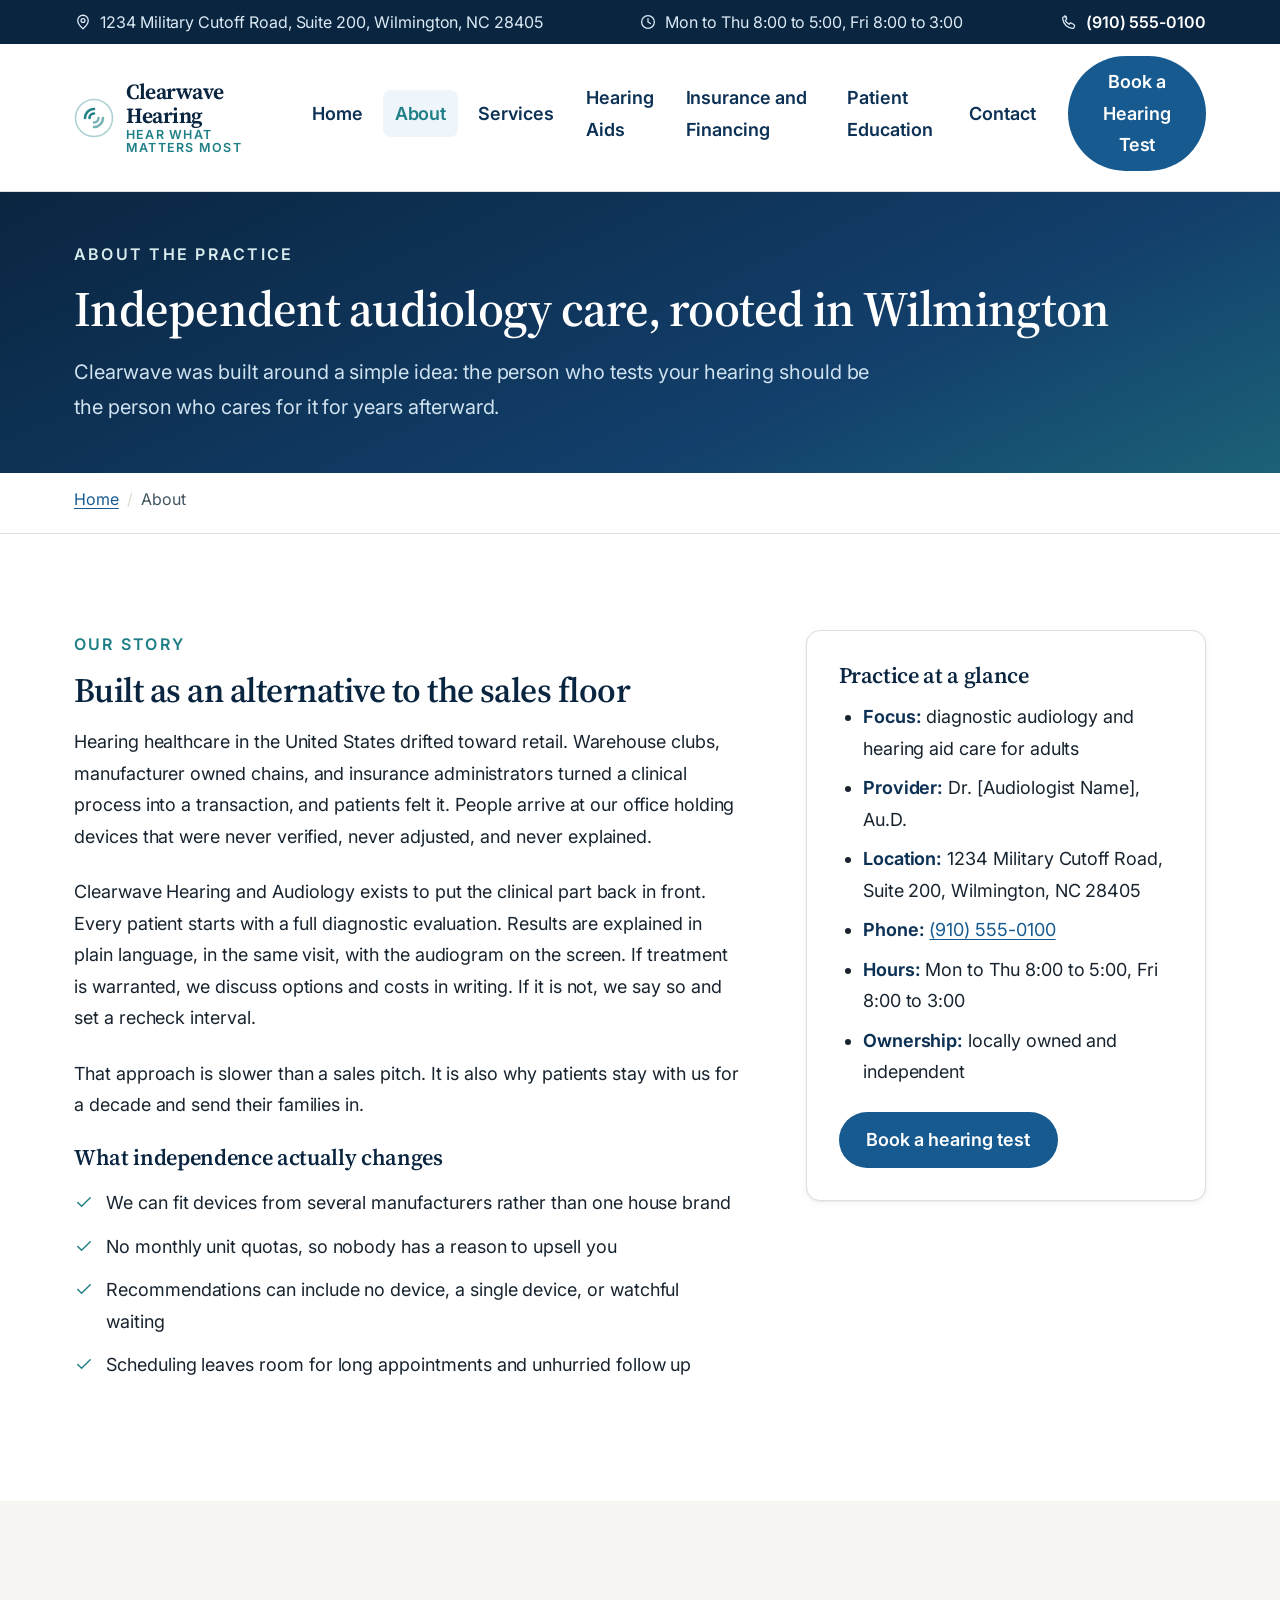
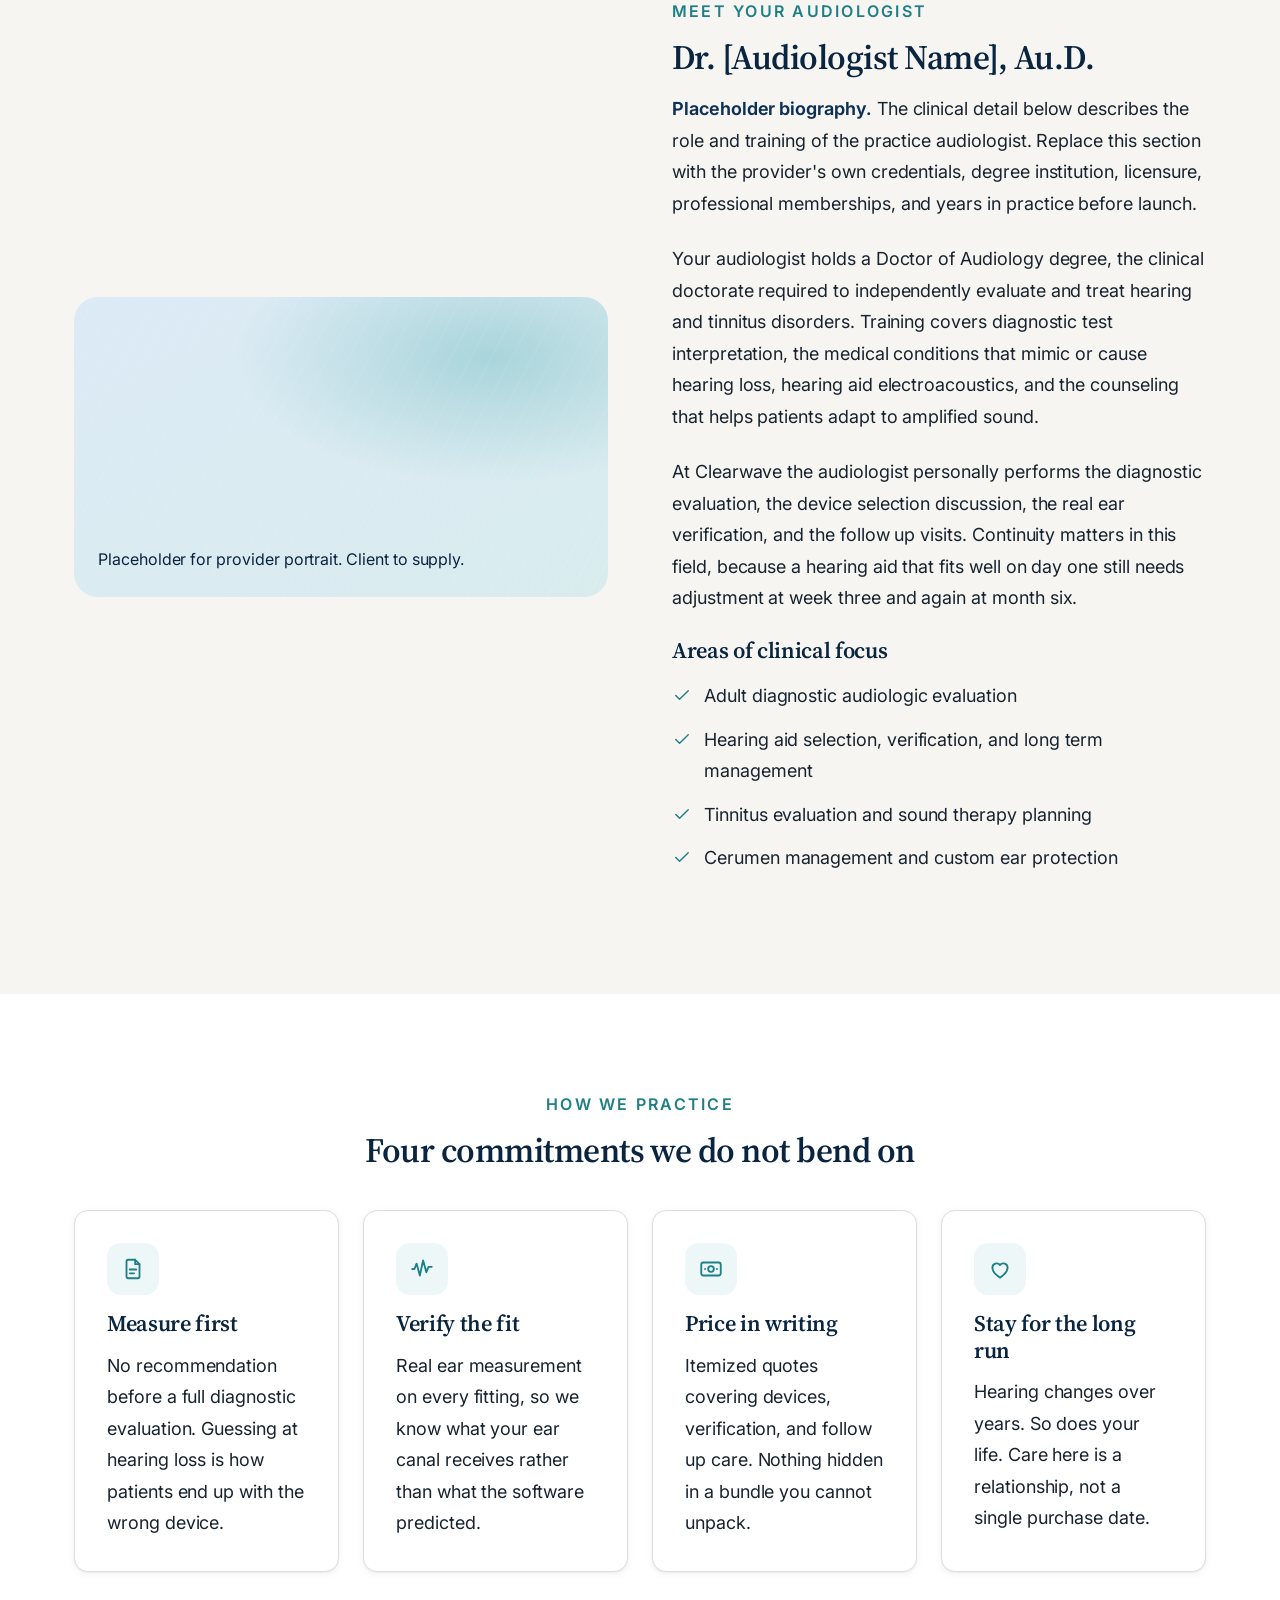
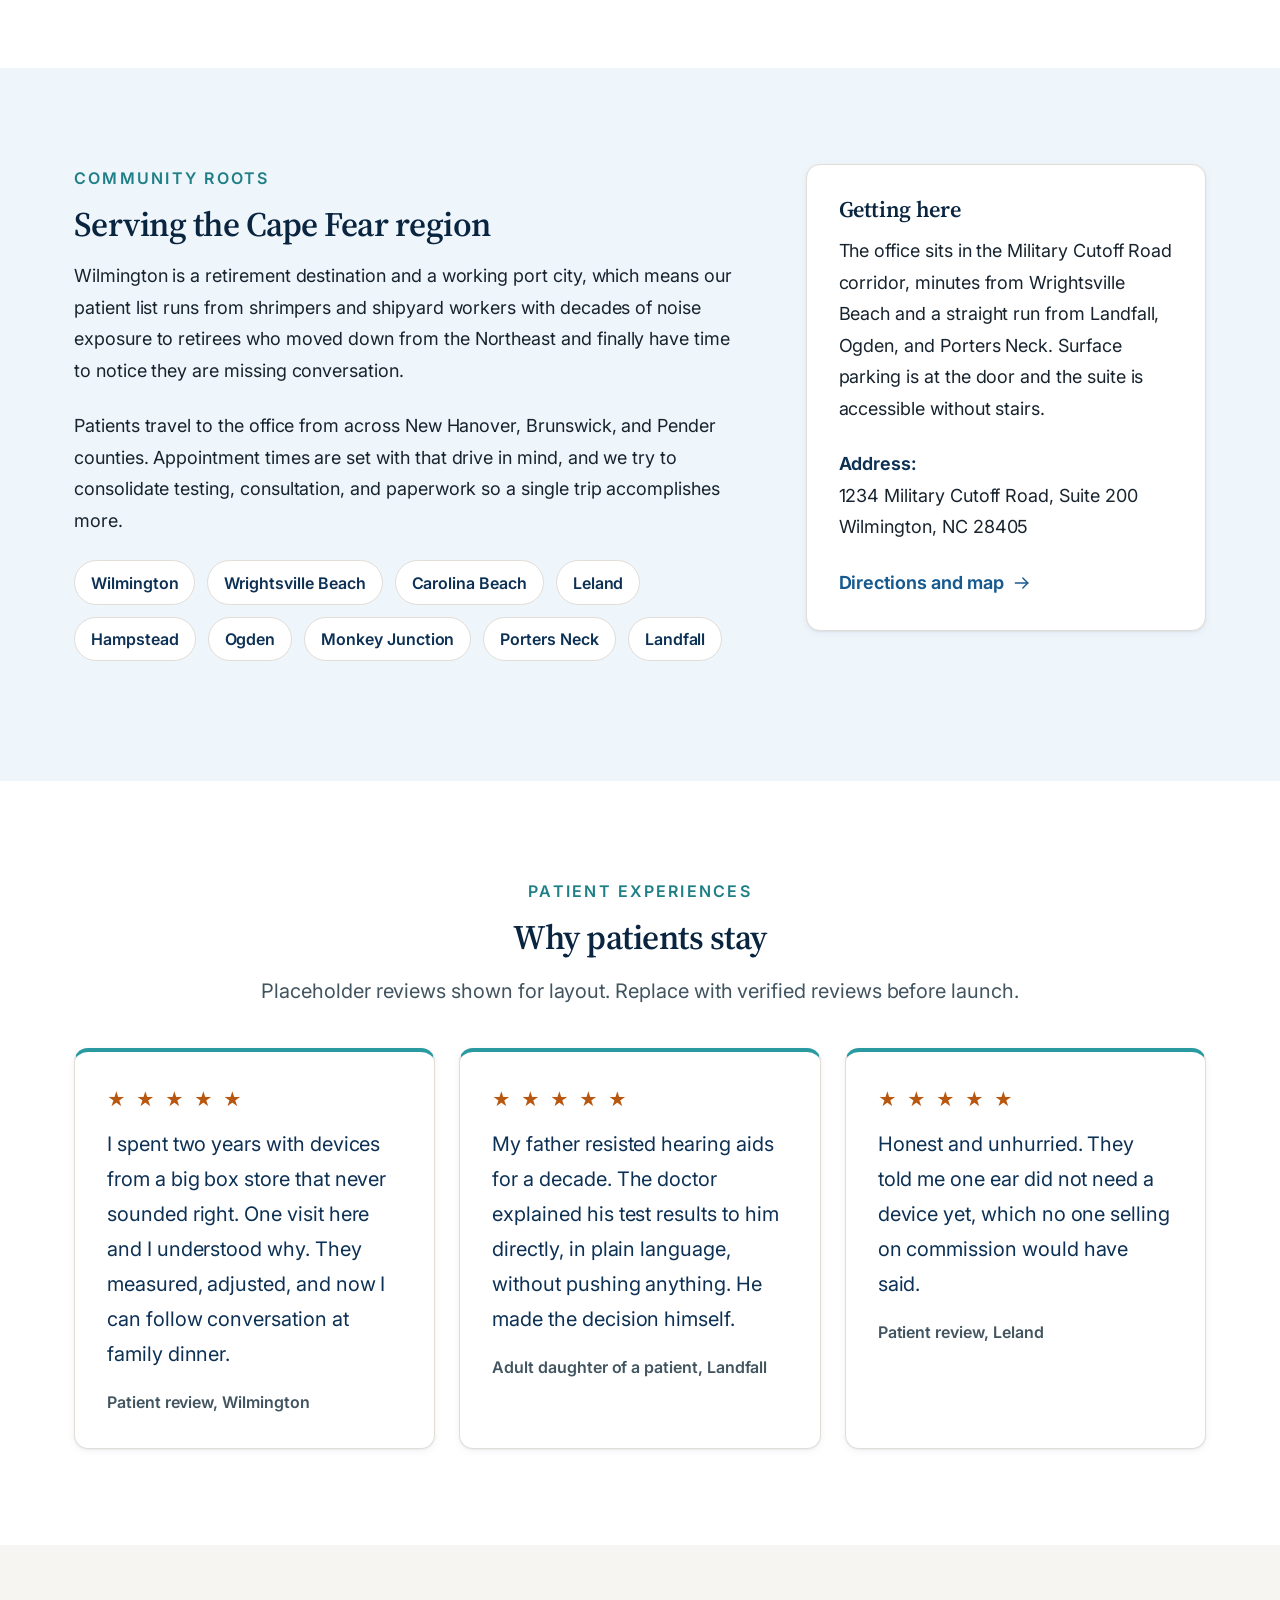
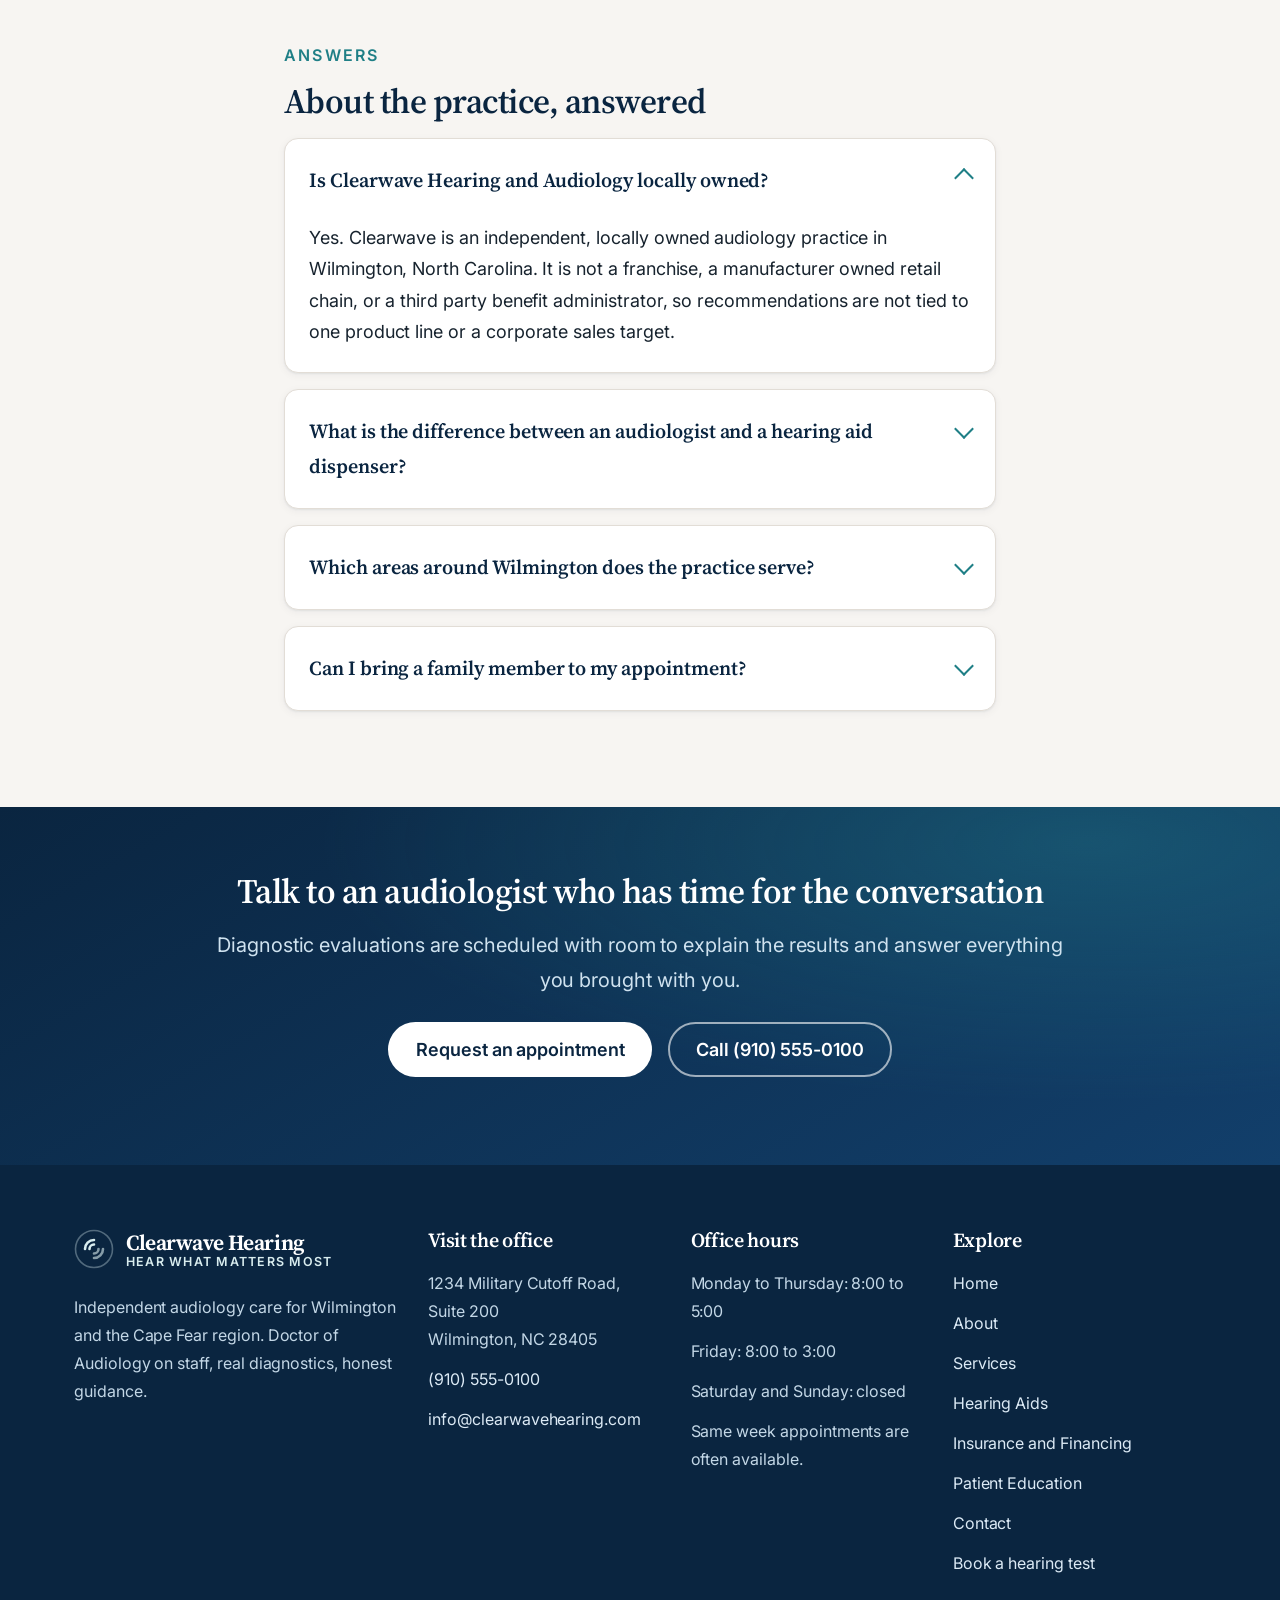
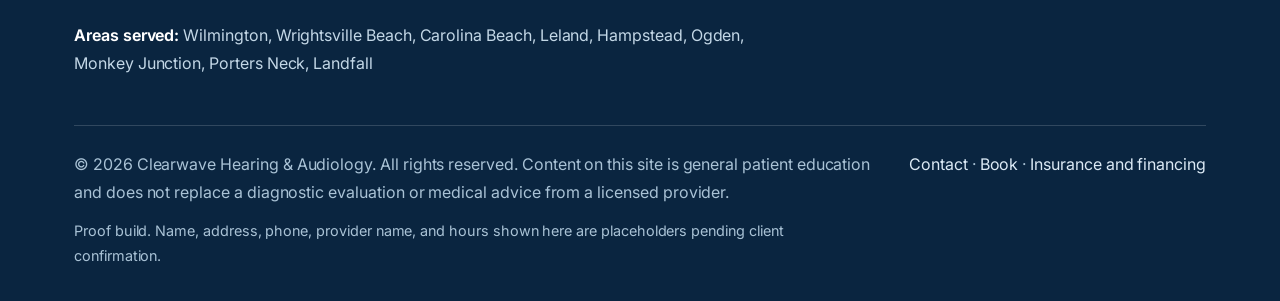
==== about.html @ c42bd27c "Initial Clearwave Hearing & Audiology proof: 8 pages, full JSON-LD schema, WCAG AA, mobile-first" ====
<!DOCTYPE html>
<html lang="en">
<head>
  <meta charset="utf-8">
  <meta name="viewport" content="width=device-width, initial-scale=1">
  <title>About Our Wilmington Audiology Practice | Clearwave Hearing &amp; Audiology</title>
  <meta name="description" content="Clearwave Hearing and Audiology is an independent Wilmington, NC practice led by a Doctor of Audiology. Real diagnostics, honest guidance, and long term hearing care.">
  <link rel="canonical" href="https://kinggavint.github.io/clearwave-hearing-proof/about.html">
  <meta name="robots" content="index, follow, max-snippet:-1, max-image-preview:large">
  <meta name="geo.region" content="US-NC">
  <meta name="geo.placename" content="Wilmington, North Carolina">
  <meta property="og:type" content="website">
  <meta property="og:site_name" content="Clearwave Hearing &amp; Audiology">
  <meta property="og:title" content="About Our Wilmington Audiology Practice | Clearwave Hearing &amp; Audiology">
  <meta property="og:description" content="Clearwave Hearing and Audiology is an independent Wilmington, NC practice led by a Doctor of Audiology. Real diagnostics, honest guidance, and long term hearing care.">
  <meta property="og:url" content="https://kinggavint.github.io/clearwave-hearing-proof/about.html">
  <meta property="og:locale" content="en_US">
  <meta name="twitter:card" content="summary_large_image">
  <meta name="twitter:title" content="About Our Wilmington Audiology Practice | Clearwave Hearing &amp; Audiology">
  <meta name="twitter:description" content="Clearwave Hearing and Audiology is an independent Wilmington, NC practice led by a Doctor of Audiology. Real diagnostics, honest guidance, and long term hearing care.">
  <link rel="icon" href="data:image/svg+xml,%3Csvg xmlns='http://www.w3.org/2000/svg' viewBox='0 0 32 32'%3E%3Crect width='32' height='32' rx='7' fill='%230a2540'/%3E%3Cg stroke='%232a9aa1' stroke-width='2.4' fill='none' stroke-linecap='round'%3E%3Cpath d='M8 16a8 8 0 0 1 8-8'/%3E%3Cpath d='M12 16a4 4 0 0 1 4-4'/%3E%3Cpath d='M16 24a8 8 0 0 0 8-8' opacity='.6'/%3E%3C/g%3E%3C/svg%3E">
  <link rel="preconnect" href="https://fonts.googleapis.com">
  <link rel="preconnect" href="https://fonts.gstatic.com" crossorigin>
  <link href="https://fonts.googleapis.com/css2?family=Inter:wght@400;500;600;700&amp;family=Source+Serif+4:opsz,wght@8..60,400;8..60,600;8..60,700&amp;display=swap" rel="stylesheet">
  <link rel="stylesheet" href="assets/css/site.css">
  <script type="application/ld+json">
{
  "@context": "https://schema.org",
  "@type": [
    "MedicalBusiness",
    "LocalBusiness",
    "AudiologyBusiness"
  ],
  "@id": "https://kinggavint.github.io/clearwave-hearing-proof/#practice",
  "name": "Clearwave Hearing & Audiology",
  "alternateName": "Clearwave Hearing and Audiology",
  "url": "https://kinggavint.github.io/clearwave-hearing-proof/",
  "logo": "https://kinggavint.github.io/clearwave-hearing-proof/assets/img/clearwave-logo.svg",
  "image": "https://kinggavint.github.io/clearwave-hearing-proof/assets/img/clearwave-logo.svg",
  "description": "Clearwave Hearing and Audiology is an independent audiology practice in Wilmington, North Carolina, offering diagnostic hearing evaluations, hearing aid fittings with real ear measurement, tinnitus management, and earwax removal for patients across the Cape Fear region.",
  "slogan": "Hear what matters most",
  "telephone": "(910) 555-0100",
  "email": "info@clearwavehearing.com",
  "priceRange": "$$",
  "currenciesAccepted": "USD",
  "paymentAccepted": "Cash, Check, Credit Card, HSA, FSA, CareCredit, Insurance",
  "medicalSpecialty": "Audiology",
  "address": {
    "@type": "PostalAddress",
    "streetAddress": "1234 Military Cutoff Road, Suite 200",
    "addressLocality": "Wilmington",
    "addressRegion": "NC",
    "postalCode": "28405",
    "addressCountry": "US"
  },
  "geo": {
    "@type": "GeoCoordinates",
    "latitude": 34.2495,
    "longitude": -77.8266
  },
  "hasMap": "https://www.google.com/maps/search/?api=1&query=1234+Military+Cutoff+Road%2C+Suite+200%2C+Wilmington%2C+NC+28405",
  "areaServed": [
    {
      "@type": "City",
      "name": "Wilmington"
    },
    {
      "@type": "City",
      "name": "Wrightsville Beach"
    },
    {
      "@type": "City",
      "name": "Carolina Beach"
    },
    {
      "@type": "City",
      "name": "Leland"
    },
    {
      "@type": "City",
      "name": "Hampstead"
    },
    {
      "@type": "City",
      "name": "Ogden"
    },
    {
      "@type": "City",
      "name": "Monkey Junction"
    },
    {
      "@type": "City",
      "name": "Porters Neck"
    },
    {
      "@type": "City",
      "name": "Landfall"
    }
  ],
  "openingHoursSpecification": [
    {
      "@type": "OpeningHoursSpecification",
      "dayOfWeek": [
        "Monday",
        "Tuesday",
        "Wednesday",
        "Thursday"
      ],
      "opens": "08:00",
      "closes": "17:00"
    },
    {
      "@type": "OpeningHoursSpecification",
      "dayOfWeek": "Friday",
      "opens": "08:00",
      "closes": "15:00"
    }
  ],
  "employee": {
    "@type": "Person",
    "name": "Dr. [Audiologist Name], Au.D.",
    "jobTitle": "Doctor of Audiology",
    "honorificSuffix": "Au.D."
  },
  "makesOffer": [
    {
      "@type": "Offer",
      "itemOffered": {
        "@type": "MedicalTest",
        "name": "Comprehensive hearing evaluation"
      }
    },
    {
      "@type": "Offer",
      "itemOffered": {
        "@type": "MedicalTest",
        "name": "Hearing aid fitting and programming"
      }
    },
    {
      "@type": "Offer",
      "itemOffered": {
        "@type": "MedicalTest",
        "name": "Real ear measurement verification"
      }
    },
    {
      "@type": "Offer",
      "itemOffered": {
        "@type": "MedicalTest",
        "name": "Tinnitus management"
      }
    },
    {
      "@type": "Offer",
      "itemOffered": {
        "@type": "MedicalTest",
        "name": "Earwax removal"
      }
    },
    {
      "@type": "Offer",
      "itemOffered": {
        "@type": "MedicalTest",
        "name": "Custom ear protection"
      }
    },
    {
      "@type": "Offer",
      "itemOffered": {
        "@type": "MedicalTest",
        "name": "Hearing aid maintenance and repair"
      }
    }
  ],
  "mainEntityOfPage": {
    "@type": "WebPage",
    "@id": "https://kinggavint.github.io/clearwave-hearing-proof/about.html",
    "name": "About Clearwave Hearing and Audiology"
  }
}
</script>
    <script type="application/ld+json">
{
  "@context": "https://schema.org",
  "@type": "BreadcrumbList",
  "itemListElement": [
    {
      "@type": "ListItem",
      "position": 1,
      "name": "Home",
      "item": "https://kinggavint.github.io/clearwave-hearing-proof/index.html"
    },
    {
      "@type": "ListItem",
      "position": 2,
      "name": "About",
      "item": "https://kinggavint.github.io/clearwave-hearing-proof/about.html"
    }
  ]
}
</script>
    <script type="application/ld+json">
{
  "@context": "https://schema.org",
  "@type": "FAQPage",
  "mainEntity": [
    {
      "@type": "Question",
      "name": "Is Clearwave Hearing and Audiology locally owned?",
      "acceptedAnswer": {
        "@type": "Answer",
        "text": "Yes. Clearwave is an independent, locally owned audiology practice in Wilmington, North Carolina. It is not a franchise, a manufacturer owned retail chain, or a third party benefit administrator, so recommendations are not tied to one product line or a corporate sales target."
      }
    },
    {
      "@type": "Question",
      "name": "What is the difference between an audiologist and a hearing aid dispenser?",
      "acceptedAnswer": {
        "@type": "Answer",
        "text": "An audiologist holds a doctoral degree in audiology, is licensed to perform diagnostic testing, and can identify medical conditions that require a physician referral. A hearing instrument dispenser is licensed to sell and fit hearing aids after a shorter training path and does not perform full diagnostic evaluations."
      }
    },
    {
      "@type": "Question",
      "name": "Which areas around Wilmington does the practice serve?",
      "acceptedAnswer": {
        "@type": "Answer",
        "text": "Patients come from Wilmington, Wrightsville Beach, Carolina Beach, Leland, Hampstead, Ogden, Monkey Junction, Porters Neck, and Landfall, along with the surrounding Brunswick, New Hanover, and Pender county communities."
      }
    },
    {
      "@type": "Question",
      "name": "Can I bring a family member to my appointment?",
      "acceptedAnswer": {
        "@type": "Answer",
        "text": "Please do. A spouse, adult child, or close friend hears your voice and your listening struggles from the outside, and they help you remember what was discussed. Family members are welcome in the test review and the fitting appointments."
      }
    }
  ],
  "speakable": {
    "@type": "SpeakableSpecification",
    "cssSelector": ".faq-answer, .faq summary"
  }
}
</script>
    <script type="application/ld+json">
{
  "@context": "https://schema.org",
  "@type": "AboutPage",
  "@id": "https://kinggavint.github.io/clearwave-hearing-proof/about.html",
  "name": "About Clearwave Hearing and Audiology",
  "speakable": {
    "@type": "SpeakableSpecification",
    "cssSelector": [
      ".page-hero h1",
      ".page-hero p",
      ".faq-answer"
    ]
  },
  "mainEntity": {
    "@id": "https://kinggavint.github.io/clearwave-hearing-proof/#practice"
  }
}
</script>
</head>
<body>
  <a class="skip-link" href="#main">Skip to main content</a>

  <div class="topbar">
    <div class="wrap">
      <span class="topbar-item"><svg width="18" height="18" viewBox="0 0 24 24" fill="none" stroke="currentColor" stroke-width="1.7" stroke-linecap="round" stroke-linejoin="round" aria-hidden="true" focusable="false"><path d="M12 21s7-6.1 7-11a7 7 0 1 0-14 0c0 4.9 7 11 7 11Z"/><circle cx="12" cy="10" r="2.6"/></svg> 1234 Military Cutoff Road, Suite 200, Wilmington, NC 28405</span>
      <span class="topbar-item"><svg width="18" height="18" viewBox="0 0 24 24" fill="none" stroke="currentColor" stroke-width="1.7" stroke-linecap="round" stroke-linejoin="round" aria-hidden="true" focusable="false"><circle cx="12" cy="12" r="8.5"/><path d="M12 7.5V12l3.2 2"/></svg> Mon to Thu 8:00 to 5:00, Fri 8:00 to 3:00</span>
      <span class="topbar-item"><svg width="18" height="18" viewBox="0 0 24 24" fill="none" stroke="currentColor" stroke-width="1.7" stroke-linecap="round" stroke-linejoin="round" aria-hidden="true" focusable="false"><path d="M6.6 3.5 9 8l-2 1.8a12.5 12.5 0 0 0 5.2 5.2L14 13l4.5 2.4a1.7 1.7 0 0 1 .8 2l-.5 1.7a2 2 0 0 1-2.3 1.4C9.6 19.3 4.7 14.4 3.5 7.5A2 2 0 0 1 4.9 5.2l1.7-.5a1.7 1.7 0 0 1 2 .8Z"/></svg> <a href="tel:+19105550100">(910) 555-0100</a></span>
    </div>
  </div>

  <header class="site-header">
    <div class="wrap">
      <a class="brand" href="index.html">
        <svg class="brand-mark" width="40" height="40" viewBox="0 0 40 40" fill="none" aria-hidden="true" focusable="false">
      <circle cx="20" cy="20" r="18.5" stroke="currentColor" stroke-width="1.6" opacity="0.35"/>
      <path d="M11 20c0-5 4-9 9-9" stroke="currentColor" stroke-width="2.6" stroke-linecap="round"/>
      <path d="M15.5 20c0-2.5 2-4.5 4.5-4.5" stroke="currentColor" stroke-width="2.6" stroke-linecap="round"/>
      <path d="M20 24.5c2.5 0 4.5-2 4.5-4.5" stroke="currentColor" stroke-width="2.6" stroke-linecap="round" opacity="0.6"/>
      <path d="M20 29c5 0 9-4 9-9" stroke="currentColor" stroke-width="2.6" stroke-linecap="round" opacity="0.6"/>
    </svg>
        <span class="brand-text">
          <span class="brand-name">Clearwave Hearing</span>
          <span class="brand-tag">Hear what matters most</span>
        </span>
      </a>
      <button class="nav-toggle" type="button" aria-expanded="false" aria-controls="site-nav">
        <span class="nav-toggle-label">Menu</span>
        <svg width="20" height="20" viewBox="0 0 24 24" fill="none" stroke="currentColor" stroke-width="2" stroke-linecap="round" aria-hidden="true" focusable="false"><path d="M4 7h16M4 12h16M4 17h16"/></svg>
      </button>
      <nav class="site-nav" id="site-nav" aria-label="Main navigation">
        <ul>
          <li><a href="index.html">Home</a></li>
          <li><a href="about.html" aria-current="page">About</a></li>
          <li><a href="services.html">Services</a></li>
          <li><a href="hearing-aids.html">Hearing Aids</a></li>
          <li><a href="insurance.html">Insurance and Financing</a></li>
          <li><a href="blog.html">Patient Education</a></li>
          <li><a href="contact.html">Contact</a></li>
          <li class="nav-cta"><a href="book.html">Book a Hearing Test</a></li>
        </ul>
      </nav>
    </div>
  </header>


  <section class="page-hero">
    <div class="wrap">
      <span class="eyebrow">About the practice</span>
      <h1>Independent audiology care, rooted in Wilmington</h1>
      <p>Clearwave was built around a simple idea: the person who tests your hearing should be the person who cares for it for years afterward.</p>
    </div>
  </section>


  <nav class="crumbs" aria-label="Breadcrumb">
    <div class="wrap"><ol><li><a href="index.html">Home</a></li><li><span aria-current="page">About</span></li></ol></div>
  </nav>

  <main id="main">
    <section class="section">
      <div class="wrap">
        <div class="split-wide">
          <div>
            <span class="eyebrow">Our story</span>
            <h2>Built as an alternative to the sales floor</h2>
            <p>Hearing healthcare in the United States drifted toward retail. Warehouse clubs, manufacturer owned chains, and insurance administrators turned a clinical process into a transaction, and patients felt it. People arrive at our office holding devices that were never verified, never adjusted, and never explained.</p>
            <p>Clearwave Hearing and Audiology exists to put the clinical part back in front. Every patient starts with a full diagnostic evaluation. Results are explained in plain language, in the same visit, with the audiogram on the screen. If treatment is warranted, we discuss options and costs in writing. If it is not, we say so and set a recheck interval.</p>
            <p>That approach is slower than a sales pitch. It is also why patients stay with us for a decade and send their families in.</p>
            <h3>What independence actually changes</h3>
      <ul class="checklist">
        <li><svg width="20" height="20" viewBox="0 0 24 24" fill="none" stroke="currentColor" stroke-width="1.7" stroke-linecap="round" stroke-linejoin="round" aria-hidden="true" focusable="false"><path d="m4.5 12.5 4.6 4.6L19.5 6.8"/></svg><span>We can fit devices from several manufacturers rather than one house brand</span></li>
        <li><svg width="20" height="20" viewBox="0 0 24 24" fill="none" stroke="currentColor" stroke-width="1.7" stroke-linecap="round" stroke-linejoin="round" aria-hidden="true" focusable="false"><path d="m4.5 12.5 4.6 4.6L19.5 6.8"/></svg><span>No monthly unit quotas, so nobody has a reason to upsell you</span></li>
        <li><svg width="20" height="20" viewBox="0 0 24 24" fill="none" stroke="currentColor" stroke-width="1.7" stroke-linecap="round" stroke-linejoin="round" aria-hidden="true" focusable="false"><path d="m4.5 12.5 4.6 4.6L19.5 6.8"/></svg><span>Recommendations can include no device, a single device, or watchful waiting</span></li>
        <li><svg width="20" height="20" viewBox="0 0 24 24" fill="none" stroke="currentColor" stroke-width="1.7" stroke-linecap="round" stroke-linejoin="round" aria-hidden="true" focusable="false"><path d="m4.5 12.5 4.6 4.6L19.5 6.8"/></svg><span>Scheduling leaves room for long appointments and unhurried follow up</span></li>
      </ul>
          </div>
          <aside class="card">
            <h3>Practice at a glance</h3>
            <ul>
              <li><strong>Focus:</strong> diagnostic audiology and hearing aid care for adults</li>
              <li><strong>Provider:</strong> Dr. [Audiologist Name], Au.D.</li>
              <li><strong>Location:</strong> 1234 Military Cutoff Road, Suite 200, Wilmington, NC 28405</li>
              <li><strong>Phone:</strong> <a href="tel:+19105550100">(910) 555-0100</a></li>
              <li><strong>Hours:</strong> Mon to Thu 8:00 to 5:00, Fri 8:00 to 3:00</li>
              <li><strong>Ownership:</strong> locally owned and independent</li>
            </ul>
            <a class="btn btn-primary" href="book.html">Book a hearing test</a>
          </aside>
        </div>
      </div>
    </section>

    <section class="section section-warm">
      <div class="wrap">
        <div class="split">
          <div class="media-block is-soft" role="img" aria-label="Soft blue and teal gradient placeholder for the audiologist portrait.">
            <span class="media-caption">Placeholder for provider portrait. Client to supply.</span>
          </div>
          <div>
            <span class="eyebrow">Meet your audiologist</span>
            <h2>Dr. [Audiologist Name], Au.D.</h2>
            <p><strong>Placeholder biography.</strong> The clinical detail below describes the role and training of the practice audiologist. Replace this section with the provider's own credentials, degree institution, licensure, professional memberships, and years in practice before launch.</p>
            <p>Your audiologist holds a Doctor of Audiology degree, the clinical doctorate required to independently evaluate and treat hearing and tinnitus disorders. Training covers diagnostic test interpretation, the medical conditions that mimic or cause hearing loss, hearing aid electroacoustics, and the counseling that helps patients adapt to amplified sound.</p>
            <p>At Clearwave the audiologist personally performs the diagnostic evaluation, the device selection discussion, the real ear verification, and the follow up visits. Continuity matters in this field, because a hearing aid that fits well on day one still needs adjustment at week three and again at month six.</p>
            <h3>Areas of clinical focus</h3>
      <ul class="checklist">
        <li><svg width="20" height="20" viewBox="0 0 24 24" fill="none" stroke="currentColor" stroke-width="1.7" stroke-linecap="round" stroke-linejoin="round" aria-hidden="true" focusable="false"><path d="m4.5 12.5 4.6 4.6L19.5 6.8"/></svg><span>Adult diagnostic audiologic evaluation</span></li>
        <li><svg width="20" height="20" viewBox="0 0 24 24" fill="none" stroke="currentColor" stroke-width="1.7" stroke-linecap="round" stroke-linejoin="round" aria-hidden="true" focusable="false"><path d="m4.5 12.5 4.6 4.6L19.5 6.8"/></svg><span>Hearing aid selection, verification, and long term management</span></li>
        <li><svg width="20" height="20" viewBox="0 0 24 24" fill="none" stroke="currentColor" stroke-width="1.7" stroke-linecap="round" stroke-linejoin="round" aria-hidden="true" focusable="false"><path d="m4.5 12.5 4.6 4.6L19.5 6.8"/></svg><span>Tinnitus evaluation and sound therapy planning</span></li>
        <li><svg width="20" height="20" viewBox="0 0 24 24" fill="none" stroke="currentColor" stroke-width="1.7" stroke-linecap="round" stroke-linejoin="round" aria-hidden="true" focusable="false"><path d="m4.5 12.5 4.6 4.6L19.5 6.8"/></svg><span>Cerumen management and custom ear protection</span></li>
      </ul>
          </div>
        </div>
      </div>
    </section>

    <section class="section">
      <div class="wrap">
        <div class="center">
          <span class="eyebrow">How we practice</span>
          <h2>Four commitments we do not bend on</h2>
        </div>
        <div class="grid grid-4" style="margin-top:2.5rem;">
          <article class="card">
            <span class="card-icon"><svg width="26" height="26" viewBox="0 0 24 24" fill="none" stroke="currentColor" stroke-width="1.7" stroke-linecap="round" stroke-linejoin="round" aria-hidden="true" focusable="false"><path d="M14 3.5H7.5A1.5 1.5 0 0 0 6 5v14a1.5 1.5 0 0 0 1.5 1.5h9A1.5 1.5 0 0 0 18 19V7.5Z"/><path d="M14 3.5V7.5H18"/><path d="M9 12.5h6"/><path d="M9 16h4"/></svg></span>
            <h3>Measure first</h3>
            <p>No recommendation before a full diagnostic evaluation. Guessing at hearing loss is how patients end up with the wrong device.</p>
          </article>
          <article class="card">
            <span class="card-icon"><svg width="26" height="26" viewBox="0 0 24 24" fill="none" stroke="currentColor" stroke-width="1.7" stroke-linecap="round" stroke-linejoin="round" aria-hidden="true" focusable="false"><path d="M3 12h2l2-5 3 11 3-14 3 11 2-5h3"/></svg></span>
            <h3>Verify the fit</h3>
            <p>Real ear measurement on every fitting, so we know what your ear canal receives rather than what the software predicted.</p>
          </article>
          <article class="card">
            <span class="card-icon"><svg width="26" height="26" viewBox="0 0 24 24" fill="none" stroke="currentColor" stroke-width="1.7" stroke-linecap="round" stroke-linejoin="round" aria-hidden="true" focusable="false"><rect x="3" y="6" width="18" height="12" rx="2"/><circle cx="12" cy="12" r="2.6"/><path d="M6.5 12h.01M17.5 12h.01"/></svg></span>
            <h3>Price in writing</h3>
            <p>Itemized quotes covering devices, verification, and follow up care. Nothing hidden in a bundle you cannot unpack.</p>
          </article>
          <article class="card">
            <span class="card-icon"><svg width="26" height="26" viewBox="0 0 24 24" fill="none" stroke="currentColor" stroke-width="1.7" stroke-linecap="round" stroke-linejoin="round" aria-hidden="true" focusable="false"><path d="M12 20s-7-4.3-7-9.2A3.9 3.9 0 0 1 12 8.4a3.9 3.9 0 0 1 7 2.4C19 15.7 12 20 12 20Z"/></svg></span>
            <h3>Stay for the long run</h3>
            <p>Hearing changes over years. So does your life. Care here is a relationship, not a single purchase date.</p>
          </article>
        </div>
      </div>
    </section>

    <section class="section section-blue">
      <div class="wrap">
        <div class="split-wide">
          <div>
            <span class="eyebrow">Community roots</span>
            <h2>Serving the Cape Fear region</h2>
            <p>Wilmington is a retirement destination and a working port city, which means our patient list runs from shrimpers and shipyard workers with decades of noise exposure to retirees who moved down from the Northeast and finally have time to notice they are missing conversation.</p>
            <p>Patients travel to the office from across New Hanover, Brunswick, and Pender counties. Appointment times are set with that drive in mind, and we try to consolidate testing, consultation, and paperwork so a single trip accomplishes more.</p>
      <ul class="pill-list"><li>Wilmington</li><li>Wrightsville Beach</li><li>Carolina Beach</li><li>Leland</li><li>Hampstead</li><li>Ogden</li><li>Monkey Junction</li><li>Porters Neck</li><li>Landfall</li></ul>
          </div>
          <aside class="card">
            <h3>Getting here</h3>
            <p>The office sits in the Military Cutoff Road corridor, minutes from Wrightsville Beach and a straight run from Landfall, Ogden, and Porters Neck. Surface parking is at the door and the suite is accessible without stairs.</p>
            <p><strong>Address:</strong><br>1234 Military Cutoff Road, Suite 200<br>Wilmington, NC 28405</p>
            <a class="more-link" href="contact.html">Directions and map <svg width="20" height="20" viewBox="0 0 24 24" fill="none" stroke="currentColor" stroke-width="1.7" stroke-linecap="round" stroke-linejoin="round" aria-hidden="true" focusable="false"><path d="M4 12h15"/><path d="m13 6 6 6-6 6"/></svg></a>
          </aside>
        </div>
      </div>
    </section>

    <section class="section">
      <div class="wrap">
        <div class="center">
          <span class="eyebrow">Patient experiences</span>
          <h2>Why patients stay</h2>
          <p class="lead">Placeholder reviews shown for layout. Replace with verified reviews before launch.</p>
        </div>
        <div class="grid grid-3" style="margin-top:2.5rem;">
        <figure class="quote">
          <span class="stars" aria-hidden="true">&#9733; &#9733; &#9733; &#9733; &#9733;</span>
          <span class="visually-hidden">Rated 5 out of 5.</span>
          <blockquote>I spent two years with devices from a big box store that never sounded right. One visit here and I understood why. They measured, adjusted, and now I can follow conversation at family dinner.</blockquote>
          <figcaption>Patient review, Wilmington</figcaption>
        </figure>
        <figure class="quote">
          <span class="stars" aria-hidden="true">&#9733; &#9733; &#9733; &#9733; &#9733;</span>
          <span class="visually-hidden">Rated 5 out of 5.</span>
          <blockquote>My father resisted hearing aids for a decade. The doctor explained his test results to him directly, in plain language, without pushing anything. He made the decision himself.</blockquote>
          <figcaption>Adult daughter of a patient, Landfall</figcaption>
        </figure>
        <figure class="quote">
          <span class="stars" aria-hidden="true">&#9733; &#9733; &#9733; &#9733; &#9733;</span>
          <span class="visually-hidden">Rated 5 out of 5.</span>
          <blockquote>Honest and unhurried. They told me one ear did not need a device yet, which no one selling on commission would have said.</blockquote>
          <figcaption>Patient review, Leland</figcaption>
        </figure>
        </div>
      </div>
    </section>

  <section class="section section-warm" id="faq">
    <div class="wrap wrap-narrow">
      <span class="eyebrow">Answers</span>
      <h2>About the practice, answered</h2>
      <div class="faq">
        <details open>
          <summary>Is Clearwave Hearing and Audiology locally owned?</summary>
          <div class="faq-body faq-answer">
            <p>Yes. Clearwave is an independent, locally owned audiology practice in Wilmington, North Carolina. It is not a franchise, a manufacturer owned retail chain, or a third party benefit administrator, so recommendations are not tied to one product line or a corporate sales target.</p>
          </div>
        </details>
        <details>
          <summary>What is the difference between an audiologist and a hearing aid dispenser?</summary>
          <div class="faq-body faq-answer">
            <p>An audiologist holds a doctoral degree in audiology, is licensed to perform diagnostic testing, and can identify medical conditions that require a physician referral. A hearing instrument dispenser is licensed to sell and fit hearing aids after a shorter training path and does not perform full diagnostic evaluations.</p>
          </div>
        </details>
        <details>
          <summary>Which areas around Wilmington does the practice serve?</summary>
          <div class="faq-body faq-answer">
            <p>Patients come from Wilmington, Wrightsville Beach, Carolina Beach, Leland, Hampstead, Ogden, Monkey Junction, Porters Neck, and Landfall, along with the surrounding Brunswick, New Hanover, and Pender county communities.</p>
          </div>
        </details>
        <details>
          <summary>Can I bring a family member to my appointment?</summary>
          <div class="faq-body faq-answer">
            <p>Please do. A spouse, adult child, or close friend hears your voice and your listening struggles from the outside, and they help you remember what was discussed. Family members are welcome in the test review and the fitting appointments.</p>
          </div>
        </details>
      </div>
    </div>
  </section>


  <section class="cta-band">
    <div class="wrap center">
      <h2>Talk to an audiologist who has time for the conversation</h2>
      <p>Diagnostic evaluations are scheduled with room to explain the results and answer everything you brought with you.</p>
      <div class="btn-row center">
        <a class="btn btn-light" href="book.html">Request an appointment</a>
        <a class="btn btn-outline-light" href="tel:+19105550100">Call (910) 555-0100</a>
      </div>
    </div>
  </section>

  </main>

  <footer class="site-footer">
    <div class="wrap">
      <div class="footer-grid">
        <div>
          <a class="brand" href="index.html">
            <svg class="brand-mark" width="40" height="40" viewBox="0 0 40 40" fill="none" aria-hidden="true" focusable="false">
      <circle cx="20" cy="20" r="18.5" stroke="currentColor" stroke-width="1.6" opacity="0.35"/>
      <path d="M11 20c0-5 4-9 9-9" stroke="currentColor" stroke-width="2.6" stroke-linecap="round"/>
      <path d="M15.5 20c0-2.5 2-4.5 4.5-4.5" stroke="currentColor" stroke-width="2.6" stroke-linecap="round"/>
      <path d="M20 24.5c2.5 0 4.5-2 4.5-4.5" stroke="currentColor" stroke-width="2.6" stroke-linecap="round" opacity="0.6"/>
      <path d="M20 29c5 0 9-4 9-9" stroke="currentColor" stroke-width="2.6" stroke-linecap="round" opacity="0.6"/>
    </svg>
            <span class="brand-text">
              <span class="brand-name">Clearwave Hearing</span>
              <span class="brand-tag">Hear what matters most</span>
            </span>
          </a>
          <p style="margin-top:1rem;">Independent audiology care for Wilmington and the Cape Fear region. Doctor of Audiology on staff, real diagnostics, honest guidance.</p>
        </div>
        <div>
          <h3>Visit the office</h3>
          <ul>
            <li>1234 Military Cutoff Road, Suite 200<br>Wilmington, NC 28405</li>
            <li><a href="tel:+19105550100">(910) 555-0100</a></li>
            <li><a href="mailto:info@clearwavehearing.com">info@clearwavehearing.com</a></li>
          </ul>
        </div>
        <div>
          <h3>Office hours</h3>
          <ul>
            <li>Monday to Thursday: 8:00 to 5:00</li>
            <li>Friday: 8:00 to 3:00</li>
            <li>Saturday and Sunday: closed</li>
            <li>Same week appointments are often available.</li>
          </ul>
        </div>
        <div>
          <h3>Explore</h3>
          <ul>
            <li><a href="index.html">Home</a></li>
            <li><a href="about.html">About</a></li>
            <li><a href="services.html">Services</a></li>
            <li><a href="hearing-aids.html">Hearing Aids</a></li>
            <li><a href="insurance.html">Insurance and Financing</a></li>
            <li><a href="blog.html">Patient Education</a></li>
            <li><a href="contact.html">Contact</a></li>
            <li><a href="book.html">Book a hearing test</a></li>
          </ul>
        </div>
      </div>
      <p style="margin-top:2rem;"><strong style="color:#fff;">Areas served:</strong> Wilmington, Wrightsville Beach, Carolina Beach, Leland, Hampstead, Ogden, Monkey Junction, Porters Neck, Landfall</p>
      <div class="footer-note">
        <p>&copy; <span data-year>2026</span> Clearwave Hearing &amp; Audiology. All rights reserved. Content on this site is general patient education and does not replace a diagnostic evaluation or medical advice from a licensed provider.
        <span class="placeholder-flag">Proof build. Name, address, phone, provider name, and hours shown here are placeholders pending client confirmation.</span></p>
        <p><a href="contact.html">Contact</a> &middot; <a href="book.html">Book</a> &middot; <a href="insurance.html">Insurance and financing</a></p>
      </div>
    </div>
  </footer>

  <script src="assets/js/site.js"></script>
</body>
</html>
---- assets/css/site.css ----
/* ==========================================================================
   Clearwave Hearing and Audiology
   Shared stylesheet
   Palette: calm blues, soft teal, warm gray, white
   Accessibility: 18px base, 1.7 line-height, WCAG AA contrast targets
   ========================================================================== */

/* --- 1. Tokens --------------------------------------------------------- */
:root {
  /* Color */
  --navy-900: #0a2540;
  --navy-800: #0d3155;
  --navy-700: #123f6b;
  --blue-600: #175a90;
  --blue-500: #1d6fae;
  --blue-100: #dceaf5;
  --blue-050: #eef5fb;

  --teal-600: #1f7f86;
  --teal-500: #2a9aa1;
  --teal-100: #d8ecee;
  --teal-050: #eef7f8;

  --warm-100: #f7f5f2;
  --warm-200: #efebe5;
  --warm-300: #ded8cf;

  --ink: #17232e;
  --ink-soft: #41545f;
  --line: #e2ddd6;
  --white: #ffffff;

  --focus: #b8570f;

  /* Type */
  --font-display: "Source Serif 4", Georgia, "Times New Roman", serif;
  --font-body: "Inter", "Helvetica Neue", Arial, sans-serif;

  --text-sm: 1rem;
  --text-base: 1.125rem;     /* 18px */
  --text-lg: 1.25rem;
  --text-xl: 1.4rem;
  --text-2xl: 1.75rem;
  --text-3xl: 2.15rem;
  --text-4xl: 2.75rem;
  --text-hero: clamp(2.5rem, 5.2vw, 4rem);

  /* Space */
  --s-1: 0.25rem;
  --s-2: 0.5rem;
  --s-3: 0.75rem;
  --s-4: 1rem;
  --s-5: 1.5rem;
  --s-6: 2rem;
  --s-7: 3rem;
  --s-8: 4rem;
  --s-9: 6rem;

  /* Other */
  --radius: 14px;
  --radius-sm: 8px;
  --radius-lg: 24px;
  --shadow-sm: 0 1px 2px rgba(10, 37, 64, 0.06), 0 2px 8px rgba(10, 37, 64, 0.05);
  --shadow-md: 0 4px 12px rgba(10, 37, 64, 0.08), 0 12px 32px rgba(10, 37, 64, 0.07);
  --wrap: 1180px;
  --wrap-narrow: 760px;
}

/* --- 2. Reset and base ------------------------------------------------- */
*,
*::before,
*::after { box-sizing: border-box; }

html {
  -webkit-text-size-adjust: 100%;
  scroll-behavior: smooth;
}

body {
  margin: 0;
  background: var(--white);
  color: var(--ink);
  font-family: var(--font-body);
  font-size: var(--text-base);
  line-height: 1.75;
  letter-spacing: -0.003em;
  -webkit-font-smoothing: antialiased;
}

img, svg, video { max-width: 100%; height: auto; }

h1, h2, h3, h4 {
  font-family: var(--font-display);
  color: var(--navy-900);
  line-height: 1.18;
  letter-spacing: -0.015em;
  margin: 0 0 var(--s-4);
  font-weight: 600;
}

h1 { font-size: var(--text-hero); }
h2 { font-size: var(--text-3xl); }
h3 { font-size: var(--text-xl); }
h4 { font-size: var(--text-lg); }

p { margin: 0 0 var(--s-5); max-width: 68ch; }

a { color: var(--blue-600); text-decoration-thickness: 1px; text-underline-offset: 3px; }
a:hover { color: var(--navy-800); }

strong { font-weight: 650; color: var(--navy-800); }

ul, ol { margin: 0 0 var(--s-5); padding-left: 1.35em; }
li { margin-bottom: var(--s-2); }

:focus-visible {
  outline: 3px solid var(--focus);
  outline-offset: 3px;
  border-radius: 4px;
}

.skip-link {
  position: absolute;
  left: -9999px;
  top: 0;
  background: var(--navy-900);
  color: var(--white);
  padding: var(--s-3) var(--s-5);
  z-index: 200;
}
.skip-link:focus { left: var(--s-4); top: var(--s-4); }

.visually-hidden {
  position: absolute;
  width: 1px; height: 1px;
  padding: 0; margin: -1px;
  overflow: hidden; clip: rect(0 0 0 0);
  white-space: nowrap; border: 0;
}

/* --- 3. Layout helpers ------------------------------------------------- */
.wrap {
  width: 100%;
  max-width: var(--wrap);
  margin-inline: auto;
  padding-inline: var(--s-5);
}
.wrap-narrow { max-width: var(--wrap-narrow); }

.section { padding-block: var(--s-8); }
.section-lg { padding-block: var(--s-9); }
.section-warm { background: var(--warm-100); }
.section-blue { background: var(--blue-050); }
.section-navy {
  background: var(--navy-900);
  color: var(--blue-100);
}
.section-navy h2, .section-navy h3 { color: var(--white); }
.section-navy a { color: var(--teal-100); }

.eyebrow {
  display: block;
  font-size: var(--text-sm);
  font-weight: 600;
  letter-spacing: 0.14em;
  text-transform: uppercase;
  color: var(--teal-600);
  margin-bottom: var(--s-3);
}
.section-navy .eyebrow { color: var(--teal-100); }

.lead {
  font-size: var(--text-lg);
  color: var(--ink-soft);
  line-height: 1.7;
}
.section-navy .lead { color: var(--blue-100); }

.center { text-align: center; }
.center p { margin-inline: auto; }

.grid { display: grid; gap: var(--s-5); }
.grid-2 { grid-template-columns: 1fr; }
.grid-3 { grid-template-columns: 1fr; }
.grid-4 { grid-template-columns: 1fr; }

.divider { height: 1px; background: var(--line); border: 0; margin: 0; }

/* --- 4. Buttons -------------------------------------------------------- */
.btn {
  display: inline-flex;
  align-items: center;
  gap: var(--s-2);
  font-family: var(--font-body);
  font-size: var(--text-base);
  font-weight: 600;
  line-height: 1.2;
  padding: 0.95rem 1.6rem;
  border-radius: 999px;
  border: 2px solid transparent;
  text-decoration: none;
  cursor: pointer;
  transition: background-color 160ms ease, color 160ms ease,
              border-color 160ms ease, transform 160ms ease;
}
.btn:hover { transform: translateY(-1px); }

.btn-primary { background: var(--blue-600); color: var(--white); }
.btn-primary:hover { background: var(--navy-800); color: var(--white); }

.btn-teal { background: var(--teal-600); color: var(--white); }
.btn-teal:hover { background: #17646a; color: var(--white); }

.btn-ghost {
  background: transparent;
  color: var(--navy-800);
  border-color: var(--navy-700);
}
.btn-ghost:hover { background: var(--navy-900); color: var(--white); border-color: var(--navy-900); }

.btn-light {
  background: var(--white);
  color: var(--navy-900);
}
.btn-light:hover { background: var(--blue-100); color: var(--navy-900); }

.btn-outline-light {
  background: transparent;
  color: var(--white);
  border-color: rgba(255, 255, 255, 0.6);
}
.btn-outline-light:hover { background: rgba(255, 255, 255, 0.14); color: var(--white); }

.btn-row {
  display: flex;
  flex-wrap: wrap;
  gap: var(--s-4);
  margin-bottom: var(--s-5);
}
.btn-row.center { justify-content: center; }

/* --- 5. Header --------------------------------------------------------- */
.topbar {
  background: var(--navy-900);
  color: var(--blue-100);
  font-size: var(--text-sm);
}
.topbar .wrap {
  display: flex;
  flex-wrap: wrap;
  gap: var(--s-2) var(--s-5);
  align-items: center;
  justify-content: space-between;
  padding-block: var(--s-2);
}
.topbar a { color: var(--white); text-decoration: none; font-weight: 600; }
.topbar a:hover { text-decoration: underline; }
.topbar-item { display: inline-flex; align-items: center; gap: var(--s-2); }
.topbar svg { flex: none; }

.site-header {
  position: sticky;
  top: 0;
  z-index: 100;
  background: rgba(255, 255, 255, 0.96);
  backdrop-filter: blur(8px);
  border-bottom: 1px solid var(--line);
}
.site-header .wrap {
  display: flex;
  align-items: center;
  justify-content: space-between;
  gap: var(--s-5);
  padding-block: var(--s-3);
}

.brand {
  display: inline-flex;
  align-items: center;
  gap: var(--s-3);
  text-decoration: none;
  color: var(--navy-900);
}
.brand-mark { color: var(--teal-600); flex: none; }
.brand-text { display: flex; flex-direction: column; line-height: 1.1; }
.brand-name {
  font-family: var(--font-display);
  font-size: 1.35rem;
  font-weight: 650;
  letter-spacing: -0.02em;
}
.brand-tag {
  font-size: 0.78rem;
  letter-spacing: 0.1em;
  text-transform: uppercase;
  color: var(--teal-600);
  font-weight: 600;
}

.nav-toggle {
  display: inline-flex;
  align-items: center;
  gap: var(--s-2);
  background: var(--white);
  border: 2px solid var(--navy-700);
  color: var(--navy-800);
  font-family: var(--font-body);
  font-size: var(--text-sm);
  font-weight: 600;
  border-radius: 999px;
  padding: 0.55rem 1rem;
  cursor: pointer;
}

.site-nav { display: none; }
.site-nav ul {
  list-style: none;
  margin: 0;
  padding: 0;
  display: flex;
  flex-direction: column;
  gap: var(--s-1);
}
.site-nav a {
  display: block;
  padding: var(--s-3) var(--s-2);
  color: var(--navy-800);
  font-weight: 600;
  text-decoration: none;
  border-radius: var(--radius-sm);
}
.site-nav a:hover { background: var(--blue-050); color: var(--navy-900); }
.site-nav a[aria-current="page"] { color: var(--teal-600); }
.site-nav .nav-cta { margin-top: var(--s-4); }
.site-nav .nav-cta a {
  background: var(--blue-600);
  color: var(--white);
  border-radius: 999px;
  text-align: center;
  padding: 0.85rem 1.25rem;
}
.site-nav .nav-cta a:hover { background: var(--navy-800); color: var(--white); }

.site-nav.is-open {
  display: block;
  position: absolute;
  left: 0;
  right: 0;
  top: 100%;
  background: var(--white);
  border-bottom: 1px solid var(--line);
  box-shadow: var(--shadow-md);
  padding: var(--s-4) var(--s-5) var(--s-5);
}

/* --- 6. Hero ----------------------------------------------------------- */
.hero {
  position: relative;
  overflow: hidden;
  background:
    radial-gradient(120% 90% at 88% 8%, rgba(42, 154, 161, 0.22) 0%, rgba(42, 154, 161, 0) 60%),
    linear-gradient(160deg, #0a2540 0%, #123f6b 52%, #1b6a86 100%);
  color: #e8f2f8;
  padding-block: var(--s-8);
}
.hero::after {
  content: "";
  position: absolute;
  inset: 0;
  pointer-events: none;
  background-image:
    repeating-radial-gradient(circle at 100% 100%,
      rgba(255, 255, 255, 0.075) 0 1px,
      rgba(255, 255, 255, 0) 1px 42px);
  opacity: 0.9;
}
.hero > * { position: relative; z-index: 1; }
.hero h1 { color: var(--white); margin-bottom: var(--s-5); }
.hero p { color: #d7e6f1; font-size: var(--text-lg); }
.hero-inner { display: grid; gap: var(--s-7); align-items: center; }

.hero-card {
  background: rgba(255, 255, 255, 0.97);
  color: var(--ink);
  border-radius: var(--radius-lg);
  padding: var(--s-6);
  box-shadow: var(--shadow-md);
}
.hero-card h2 { font-size: var(--text-xl); margin-bottom: var(--s-4); }
.hero-card p { font-size: var(--text-base); color: var(--ink-soft); }
.hero-card dl { margin: 0; }
.hero-card dt {
  font-weight: 650;
  color: var(--navy-800);
  font-size: var(--text-sm);
  letter-spacing: 0.06em;
  text-transform: uppercase;
}
.hero-card dd { margin: 0 0 var(--s-4); color: var(--ink-soft); }

.page-hero {
  background: linear-gradient(155deg, var(--navy-900) 0%, var(--navy-700) 65%, #1c6178 100%);
  color: #dceaf5;
  padding-block: var(--s-7);
}
.page-hero h1 { color: var(--white); font-size: clamp(2.1rem, 4.2vw, 3.1rem); }
.page-hero p { color: #cfe2ef; font-size: var(--text-lg); max-width: 62ch; margin-bottom: 0; }
.page-hero .eyebrow { color: var(--teal-100); }

.crumbs {
  font-size: var(--text-sm);
  color: var(--ink-soft);
  padding-block: var(--s-3);
  border-bottom: 1px solid var(--line);
}
.crumbs ol { list-style: none; display: flex; flex-wrap: wrap; gap: var(--s-2); margin: 0; padding: 0; }
.crumbs li::after { content: "/"; margin-left: var(--s-2); color: var(--warm-300); }
.crumbs li:last-child::after { content: ""; }

/* --- 7. Cards and content blocks -------------------------------------- */
.card {
  background: var(--white);
  border: 1px solid var(--line);
  border-radius: var(--radius);
  padding: var(--s-6);
  box-shadow: var(--shadow-sm);
  transition: transform 180ms ease, box-shadow 180ms ease, border-color 180ms ease;
}
.card h3 { margin-bottom: var(--s-3); }
.card p:last-child { margin-bottom: 0; }
.card-link:hover { transform: translateY(-3px); box-shadow: var(--shadow-md); border-color: var(--blue-100); }

.card-icon {
  display: inline-flex;
  align-items: center;
  justify-content: center;
  width: 52px;
  height: 52px;
  border-radius: 14px;
  background: var(--teal-050);
  color: var(--teal-600);
  margin-bottom: var(--s-4);
}

.more-link {
  display: inline-flex;
  align-items: center;
  gap: var(--s-2);
  font-weight: 650;
  text-decoration: none;
  color: var(--blue-600);
}
.more-link:hover { text-decoration: underline; }
.more-link svg { transition: transform 160ms ease; }
.more-link:hover svg { transform: translateX(3px); }

.trustbar { background: var(--warm-100); border-bottom: 1px solid var(--line); padding-block: var(--s-6); }
.trustbar ul {
  list-style: none;
  margin: 0;
  padding: 0;
  display: grid;
  gap: var(--s-5);
}
.trustbar li {
  display: flex;
  gap: var(--s-3);
  align-items: flex-start;
  margin: 0;
  font-weight: 600;
  color: var(--navy-800);
}
.trustbar svg { flex: none; color: var(--teal-600); margin-top: 3px; }

.stat {
  border-left: 4px solid var(--teal-500);
  padding-left: var(--s-5);
}
.stat .stat-num {
  display: block;
  font-family: var(--font-display);
  font-size: var(--text-4xl);
  font-weight: 650;
  color: var(--navy-900);
  line-height: 1.05;
}
.stat p { margin: var(--s-2) 0 0; color: var(--ink-soft); font-size: var(--text-sm); }

.media-block {
  border-radius: var(--radius-lg);
  min-height: 300px;
  background:
    radial-gradient(90% 80% at 20% 15%, rgba(255, 255, 255, 0.3) 0%, rgba(255, 255, 255, 0) 55%),
    linear-gradient(150deg, var(--teal-500) 0%, var(--blue-600) 55%, var(--navy-900) 100%);
  position: relative;
  overflow: hidden;
}
.media-block::after {
  content: "";
  position: absolute;
  inset: 0;
  background-image: repeating-linear-gradient(
    118deg,
    rgba(255, 255, 255, 0.09) 0 2px,
    rgba(255, 255, 255, 0) 2px 18px);
}
.media-block.is-soft {
  background:
    radial-gradient(80% 70% at 78% 20%, rgba(42, 154, 161, 0.28) 0%, rgba(42, 154, 161, 0) 60%),
    linear-gradient(150deg, var(--blue-100) 0%, var(--teal-100) 100%);
}
.media-block.is-soft::after { opacity: 0.5; }
.media-caption {
  position: absolute;
  bottom: 0;
  left: 0;
  right: 0;
  z-index: 2;
  padding: var(--s-5);
  font-size: var(--text-sm);
  color: var(--white);
  background: linear-gradient(0deg, rgba(10, 37, 64, 0.78) 0%, rgba(10, 37, 64, 0) 100%);
}
.media-block.is-soft .media-caption { color: var(--navy-900); background: none; }

.quote {
  background: var(--white);
  border: 1px solid var(--line);
  border-top: 4px solid var(--teal-500);
  border-radius: var(--radius);
  padding: var(--s-6);
  margin: 0;
  box-shadow: var(--shadow-sm);
}
.quote blockquote { margin: 0 0 var(--s-4); font-size: var(--text-lg); color: var(--navy-800); }
.quote figcaption { font-size: var(--text-sm); color: var(--ink-soft); font-weight: 600; }
.stars { color: #b8570f; letter-spacing: 0.14em; margin-bottom: var(--s-3); display: block; }

.checklist { list-style: none; padding: 0; }
.checklist li {
  display: flex;
  gap: var(--s-3);
  align-items: flex-start;
  margin-bottom: var(--s-3);
}
.checklist svg { flex: none; color: var(--teal-600); margin-top: 5px; }

.steps { list-style: none; padding: 0; counter-reset: step; }
.steps > li {
  counter-increment: step;
  position: relative;
  padding-left: 3.5rem;
  margin-bottom: var(--s-6);
}
.steps > li::before {
  content: counter(step);
  position: absolute;
  left: 0;
  top: 0;
  width: 2.5rem;
  height: 2.5rem;
  border-radius: 50%;
  background: var(--blue-050);
  color: var(--navy-800);
  border: 2px solid var(--blue-100);
  display: flex;
  align-items: center;
  justify-content: center;
  font-weight: 700;
  font-size: var(--text-sm);
}
.steps h3 { margin-bottom: var(--s-2); font-size: var(--text-lg); }
.steps p { margin-bottom: 0; }

.table-wrap { overflow-x: auto; margin-bottom: var(--s-5); }
table {
  width: 100%;
  border-collapse: collapse;
  font-size: var(--text-sm);
  min-width: 560px;
}
caption { text-align: left; font-size: var(--text-sm); color: var(--ink-soft); padding-bottom: var(--s-3); }
th, td {
  text-align: left;
  padding: var(--s-3) var(--s-4);
  border-bottom: 1px solid var(--line);
  vertical-align: top;
}
thead th { background: var(--navy-900); color: var(--white); font-weight: 650; }
tbody tr:nth-child(even) { background: var(--warm-100); }

.pill-list { list-style: none; padding: 0; display: flex; flex-wrap: wrap; gap: var(--s-3); }
.pill-list li {
  margin: 0;
  background: var(--white);
  border: 1px solid var(--line);
  border-radius: 999px;
  padding: 0.45rem 1rem;
  font-size: var(--text-sm);
  font-weight: 600;
  color: var(--navy-800);
}

.note {
  background: var(--teal-050);
  border-left: 4px solid var(--teal-500);
  border-radius: var(--radius-sm);
  padding: var(--s-5);
  margin-bottom: var(--s-5);
}
.note p:last-child { margin-bottom: 0; }
.note h3 { font-size: var(--text-lg); }

/* --- 8. FAQ ------------------------------------------------------------ */
.faq { display: grid; gap: var(--s-4); }
.faq details {
  background: var(--white);
  border: 1px solid var(--line);
  border-radius: var(--radius);
  box-shadow: var(--shadow-sm);
}
.faq summary {
  cursor: pointer;
  list-style: none;
  display: flex;
  justify-content: space-between;
  align-items: flex-start;
  gap: var(--s-4);
  padding: var(--s-5);
  font-family: var(--font-display);
  font-size: var(--text-lg);
  font-weight: 600;
  color: var(--navy-900);
}
.faq summary::-webkit-details-marker { display: none; }
.faq summary::after {
  content: "";
  flex: none;
  width: 14px;
  height: 14px;
  margin-top: 8px;
  border-right: 2.5px solid var(--teal-600);
  border-bottom: 2.5px solid var(--teal-600);
  transform: rotate(45deg);
  transition: transform 180ms ease;
}
.faq details[open] summary::after { transform: rotate(225deg); }
.faq .faq-body { padding: 0 var(--s-5) var(--s-5); }
.faq .faq-body p:last-child { margin-bottom: 0; }

/* --- 9. Forms ---------------------------------------------------------- */
.form-card {
  background: var(--white);
  border: 1px solid var(--line);
  border-radius: var(--radius-lg);
  padding: var(--s-6);
  box-shadow: var(--shadow-md);
}
.field { margin-bottom: var(--s-5); }
.field label {
  display: block;
  font-weight: 650;
  color: var(--navy-800);
  margin-bottom: var(--s-2);
}
.field .hint { display: block; font-size: var(--text-sm); color: var(--ink-soft); font-weight: 400; }
input, select, textarea {
  width: 100%;
  font-family: var(--font-body);
  font-size: var(--text-base);
  color: var(--ink);
  background: var(--white);
  border: 2px solid var(--warm-300);
  border-radius: var(--radius-sm);
  padding: 0.8rem 0.9rem;
  line-height: 1.5;
}
textarea { min-height: 150px; resize: vertical; }
input:focus, select:focus, textarea:focus { border-color: var(--blue-500); }
.field-row { display: grid; gap: var(--s-5); }
.consent { display: flex; gap: var(--s-3); align-items: flex-start; }
.consent input { width: 22px; height: 22px; flex: none; margin-top: 4px; }
.consent label { font-weight: 400; font-size: var(--text-sm); color: var(--ink-soft); }
.form-status {
  margin-top: var(--s-4);
  padding: var(--s-4);
  border-radius: var(--radius-sm);
  background: var(--blue-050);
  border-left: 4px solid var(--blue-500);
  font-size: var(--text-sm);
}
.form-status[hidden] { display: none; }

/* --- 10. Blog ---------------------------------------------------------- */
.post-card { display: flex; flex-direction: column; }
.post-card .post-thumb {
  height: 170px;
  border-radius: var(--radius-sm);
  margin-bottom: var(--s-4);
  background: linear-gradient(140deg, var(--blue-100) 0%, var(--teal-100) 100%);
  position: relative;
  overflow: hidden;
}
.post-card .post-thumb::after {
  content: "";
  position: absolute;
  inset: 0;
  background-image: repeating-linear-gradient(
    118deg,
    rgba(10, 37, 64, 0.07) 0 2px,
    rgba(10, 37, 64, 0) 2px 16px);
}
.post-meta {
  font-size: 0.95rem;
  color: var(--ink-soft);
  letter-spacing: 0.04em;
  text-transform: uppercase;
  font-weight: 600;
  margin-bottom: var(--s-2);
}
.post-card h3 { font-size: var(--text-lg); }
.post-card .more-link { margin-top: auto; }

/* --- 11. Map ----------------------------------------------------------- */
.map-frame {
  border: 1px solid var(--line);
  border-radius: var(--radius);
  overflow: hidden;
  box-shadow: var(--shadow-sm);
  background: var(--warm-100);
}
.map-frame { position: relative; }
.map-frame iframe { display: block; width: 100%; height: 380px; border: 0; position: relative; z-index: 1; }
.map-fallback {
  position: absolute;
  inset: 0;
  z-index: 0;
  margin: 0;
  max-width: none;
  display: flex;
  align-items: center;
  justify-content: center;
  text-align: center;
  padding: var(--s-6);
  font-size: var(--text-sm);
  color: var(--ink-soft);
  background: linear-gradient(140deg, var(--blue-050) 0%, var(--teal-050) 100%);
}

/* --- 12. CTA band ------------------------------------------------------ */
.cta-band {
  background:
    radial-gradient(100% 120% at 85% 10%, rgba(42, 154, 161, 0.3) 0%, rgba(42, 154, 161, 0) 60%),
    linear-gradient(150deg, var(--navy-900) 0%, var(--navy-700) 100%);
  color: #dceaf5;
  padding-block: var(--s-8);
}
.cta-band h2 { color: var(--white); }
.cta-band p { color: #cfe2ef; font-size: var(--text-lg); }

/* --- 13. Footer -------------------------------------------------------- */
.site-footer {
  background: var(--navy-900);
  color: #c3d7e6;
  padding-block: var(--s-8) var(--s-6);
  font-size: var(--text-sm);
}
.site-footer h2, .site-footer h3 {
  color: var(--white);
  font-size: var(--text-lg);
  margin-bottom: var(--s-4);
}
.site-footer a { color: #dceaf5; text-decoration: none; }
.site-footer a:hover { text-decoration: underline; color: var(--white); }
.footer-grid { display: grid; gap: var(--s-6); }
.site-footer ul { list-style: none; padding: 0; margin: 0; }
.site-footer li { margin-bottom: var(--s-3); }
.site-footer .brand { color: var(--white); }
.site-footer .brand-name { color: var(--white); }
.site-footer .brand-tag, .site-footer .brand-mark { color: var(--teal-100); }
.footer-note {
  margin-top: var(--s-7);
  padding-top: var(--s-5);
  border-top: 1px solid rgba(255, 255, 255, 0.16);
  display: flex;
  flex-wrap: wrap;
  gap: var(--s-3) var(--s-5);
  justify-content: space-between;
  color: #a9c2d5;
}
.footer-note p { margin: 0; max-width: 80ch; }
.placeholder-flag {
  display: inline-block;
  margin-top: var(--s-3);
  font-size: 0.9rem;
  color: #a9c2d5;
}

/* --- 14. Responsive ---------------------------------------------------- */
@media (max-width: 639px) {
  .brand-name { font-size: 1.15rem; white-space: nowrap; }
  .brand-tag { font-size: 0.6rem; letter-spacing: 0.06em; white-space: nowrap; }
  .brand-mark { width: 34px; height: 34px; }
  .topbar .topbar-item + .topbar-item { display: none; }
  .topbar .topbar-item:last-child { display: inline-flex; }
  .hero { padding-block: var(--s-7); }
  h1 { font-size: clamp(2.1rem, 9vw, 2.7rem); }
  h2 { font-size: 1.75rem; }
  .card, .form-card, .hero-card { padding: var(--s-5); }
  table { min-width: 420px; }
}

@media (min-width: 640px) {
  .grid-2 { grid-template-columns: repeat(2, 1fr); }
  .grid-4 { grid-template-columns: repeat(2, 1fr); }
  .trustbar ul { grid-template-columns: repeat(2, 1fr); }
  .field-row { grid-template-columns: repeat(2, 1fr); }
}

@media (min-width: 900px) {
  .section { padding-block: var(--s-9); }
  .grid-3 { grid-template-columns: repeat(3, 1fr); }
  .grid-4 { grid-template-columns: repeat(4, 1fr); }
  .trustbar ul { grid-template-columns: repeat(4, 1fr); }
  .hero { padding-block: var(--s-9); }
  .hero-inner { grid-template-columns: 1.15fr 0.85fr; gap: var(--s-8); }
  .split { display: grid; grid-template-columns: 1fr 1fr; gap: var(--s-8); align-items: center; }
  .split-wide { display: grid; grid-template-columns: 1.25fr 0.75fr; gap: var(--s-8); align-items: start; }
  .split-narrow { display: grid; grid-template-columns: 0.75fr 1.25fr; gap: var(--s-8); align-items: start; }
  .footer-grid { grid-template-columns: 1.4fr 1fr 1fr 1.1fr; }

  .nav-toggle { display: none; }
  .site-nav { display: block; }
  .site-nav ul { flex-direction: row; align-items: center; gap: var(--s-2); }
  .site-nav a { padding: var(--s-2) var(--s-3); font-size: 1.05rem; }
  .site-nav a[aria-current="page"] { background: var(--blue-050); }
  .site-nav .nav-cta { margin-top: 0; margin-left: var(--s-3); }
  .site-nav .nav-cta a {
    background: var(--blue-600);
    color: var(--white);
    border-radius: 999px;
    padding: 0.65rem 1.25rem;
  }
  .site-nav .nav-cta a:hover { background: var(--navy-800); color: var(--white); }
}

@media (min-width: 1100px) {
  .site-nav a { font-size: var(--text-base); }
}

@media (prefers-reduced-motion: reduce) {
  html { scroll-behavior: auto; }
  *, *::before, *::after {
    animation-duration: 0.01ms !important;
    transition-duration: 0.01ms !important;
  }
}

@media print {
  .site-header, .topbar, .cta-band, .nav-toggle { display: none; }
  body { font-size: 12pt; color: #000; }
}
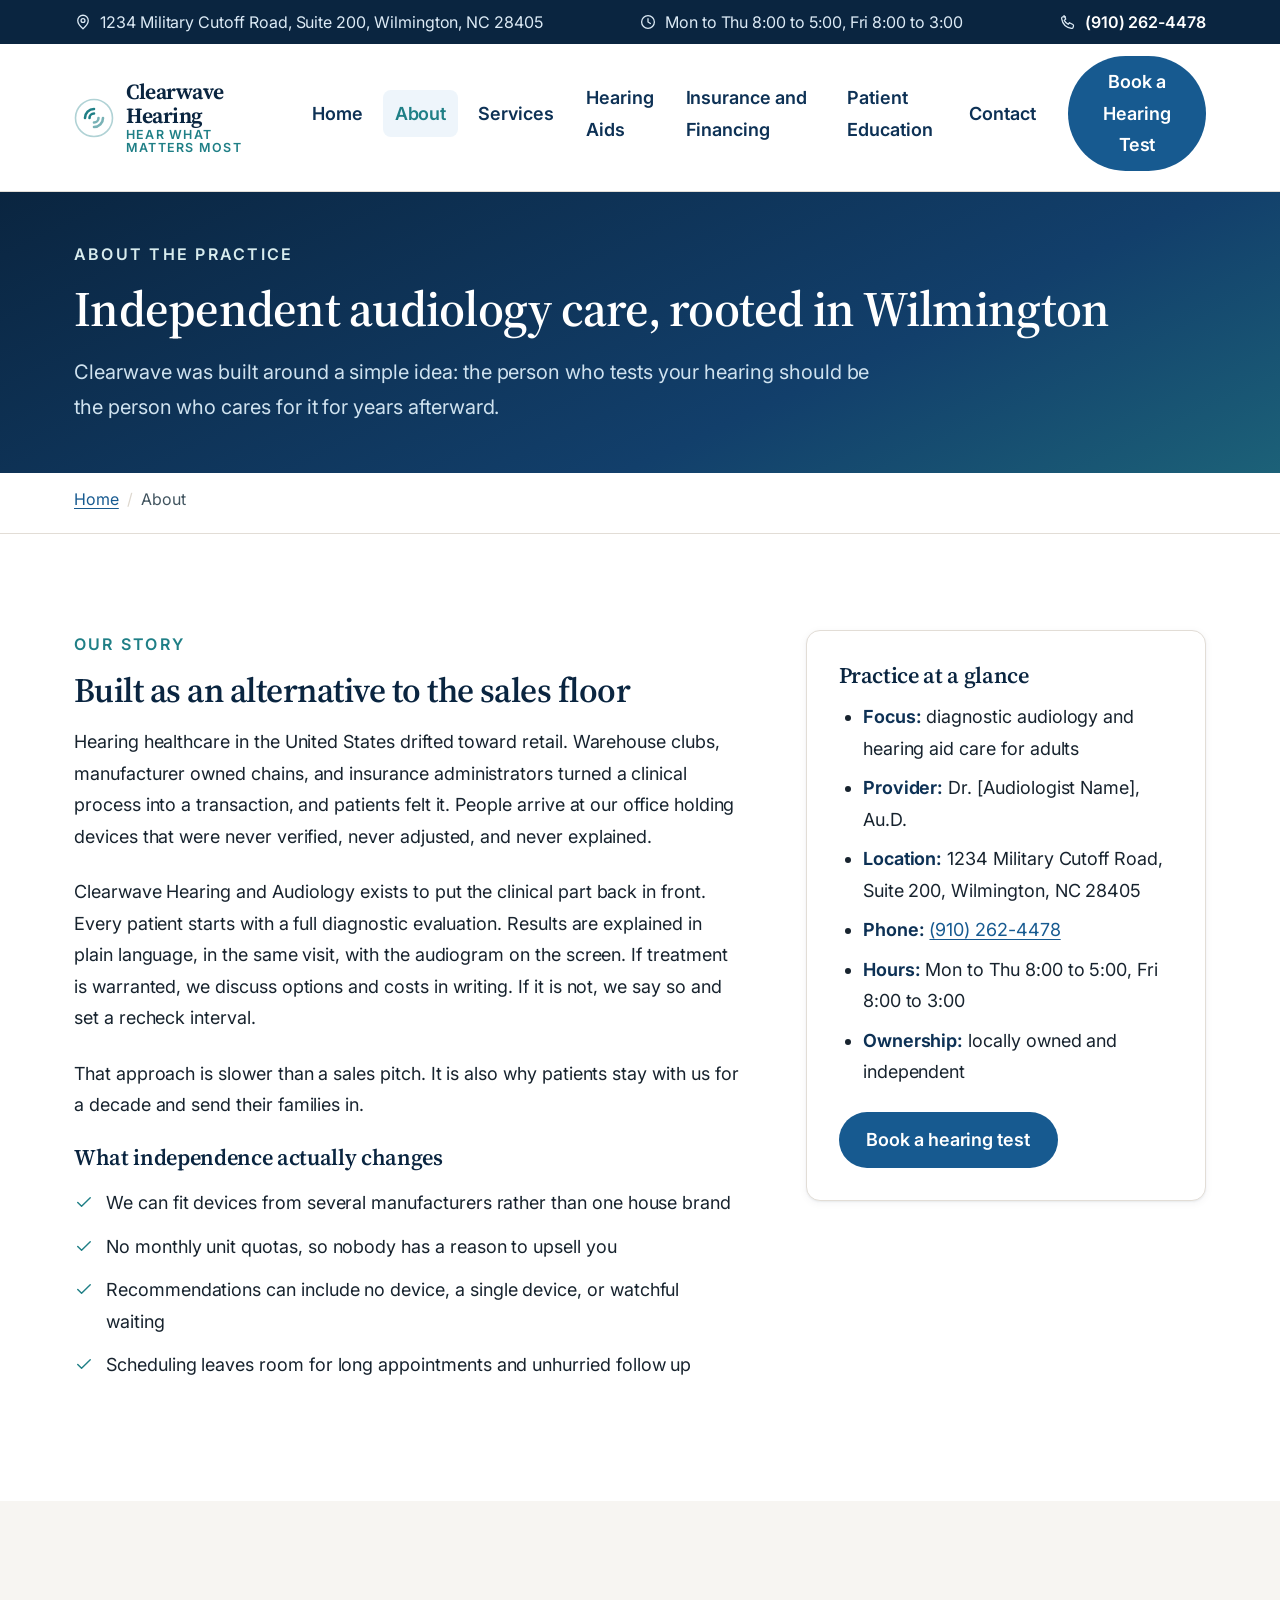
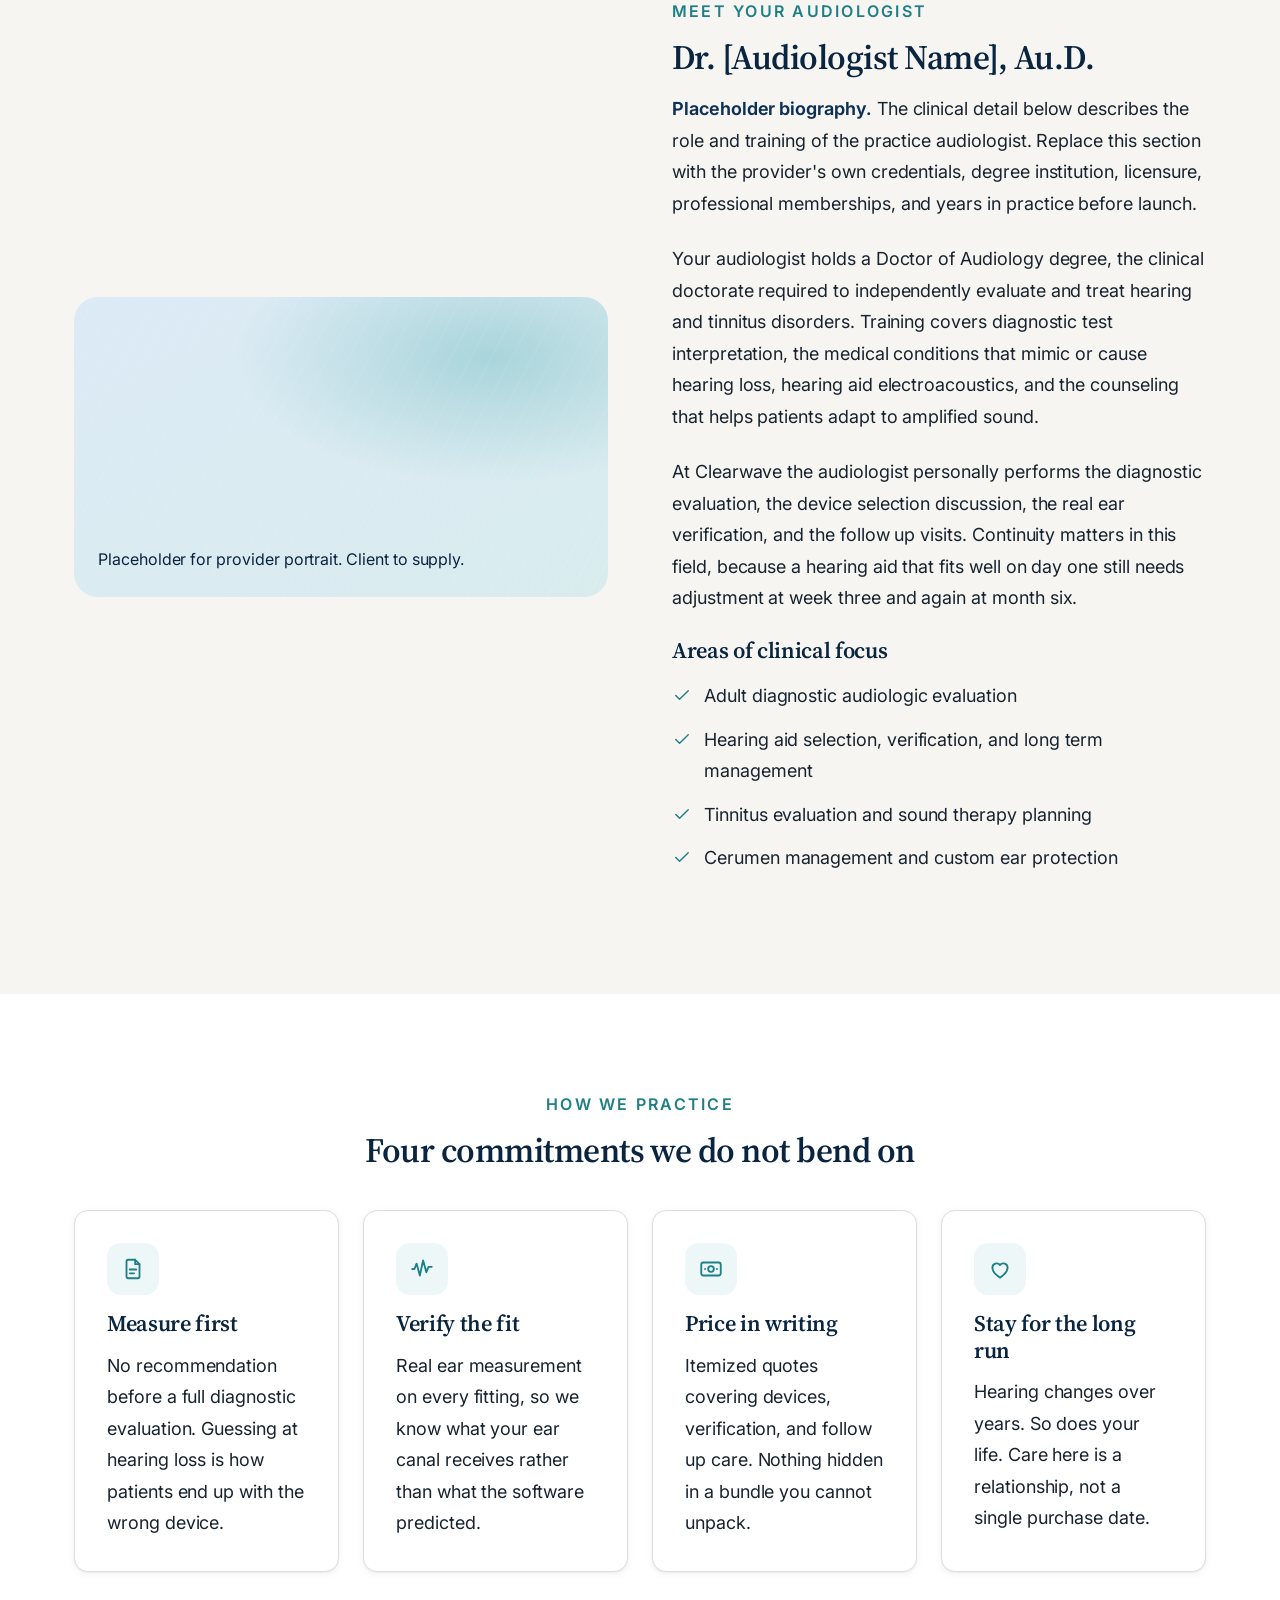
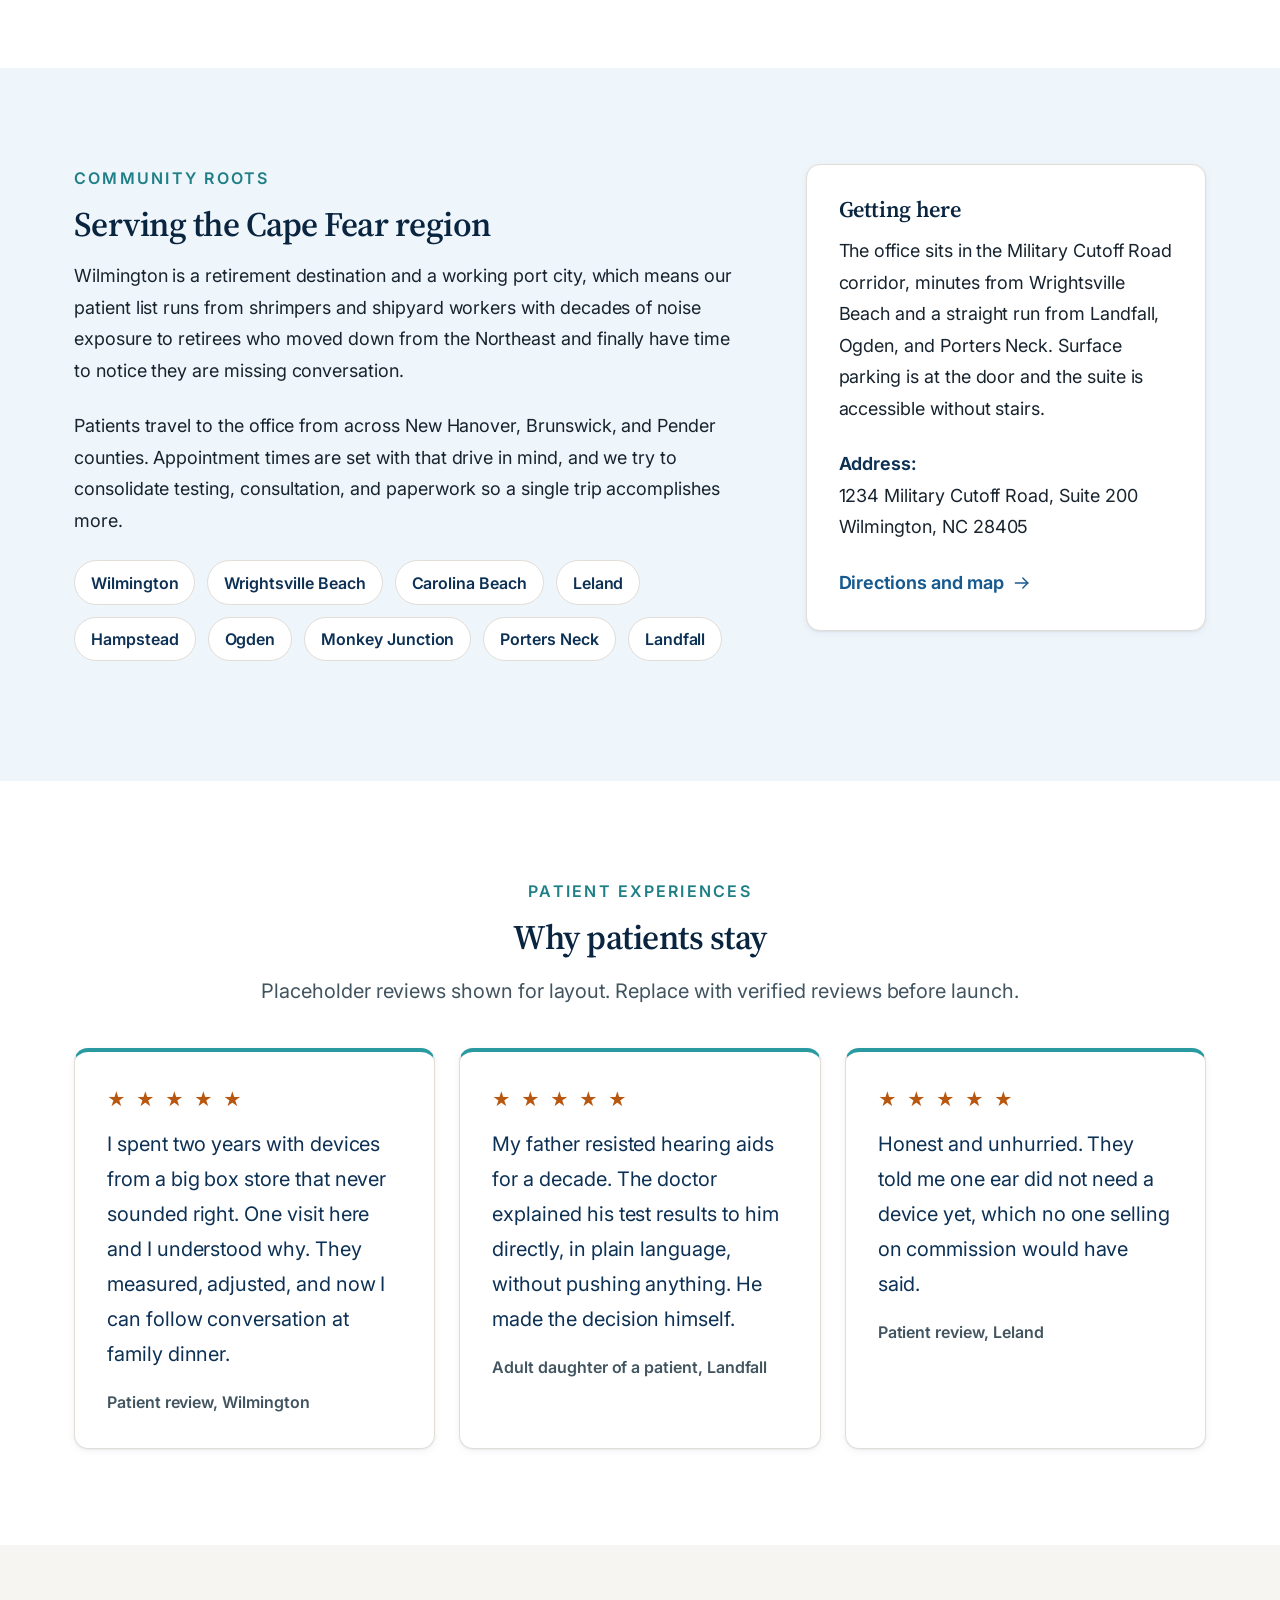
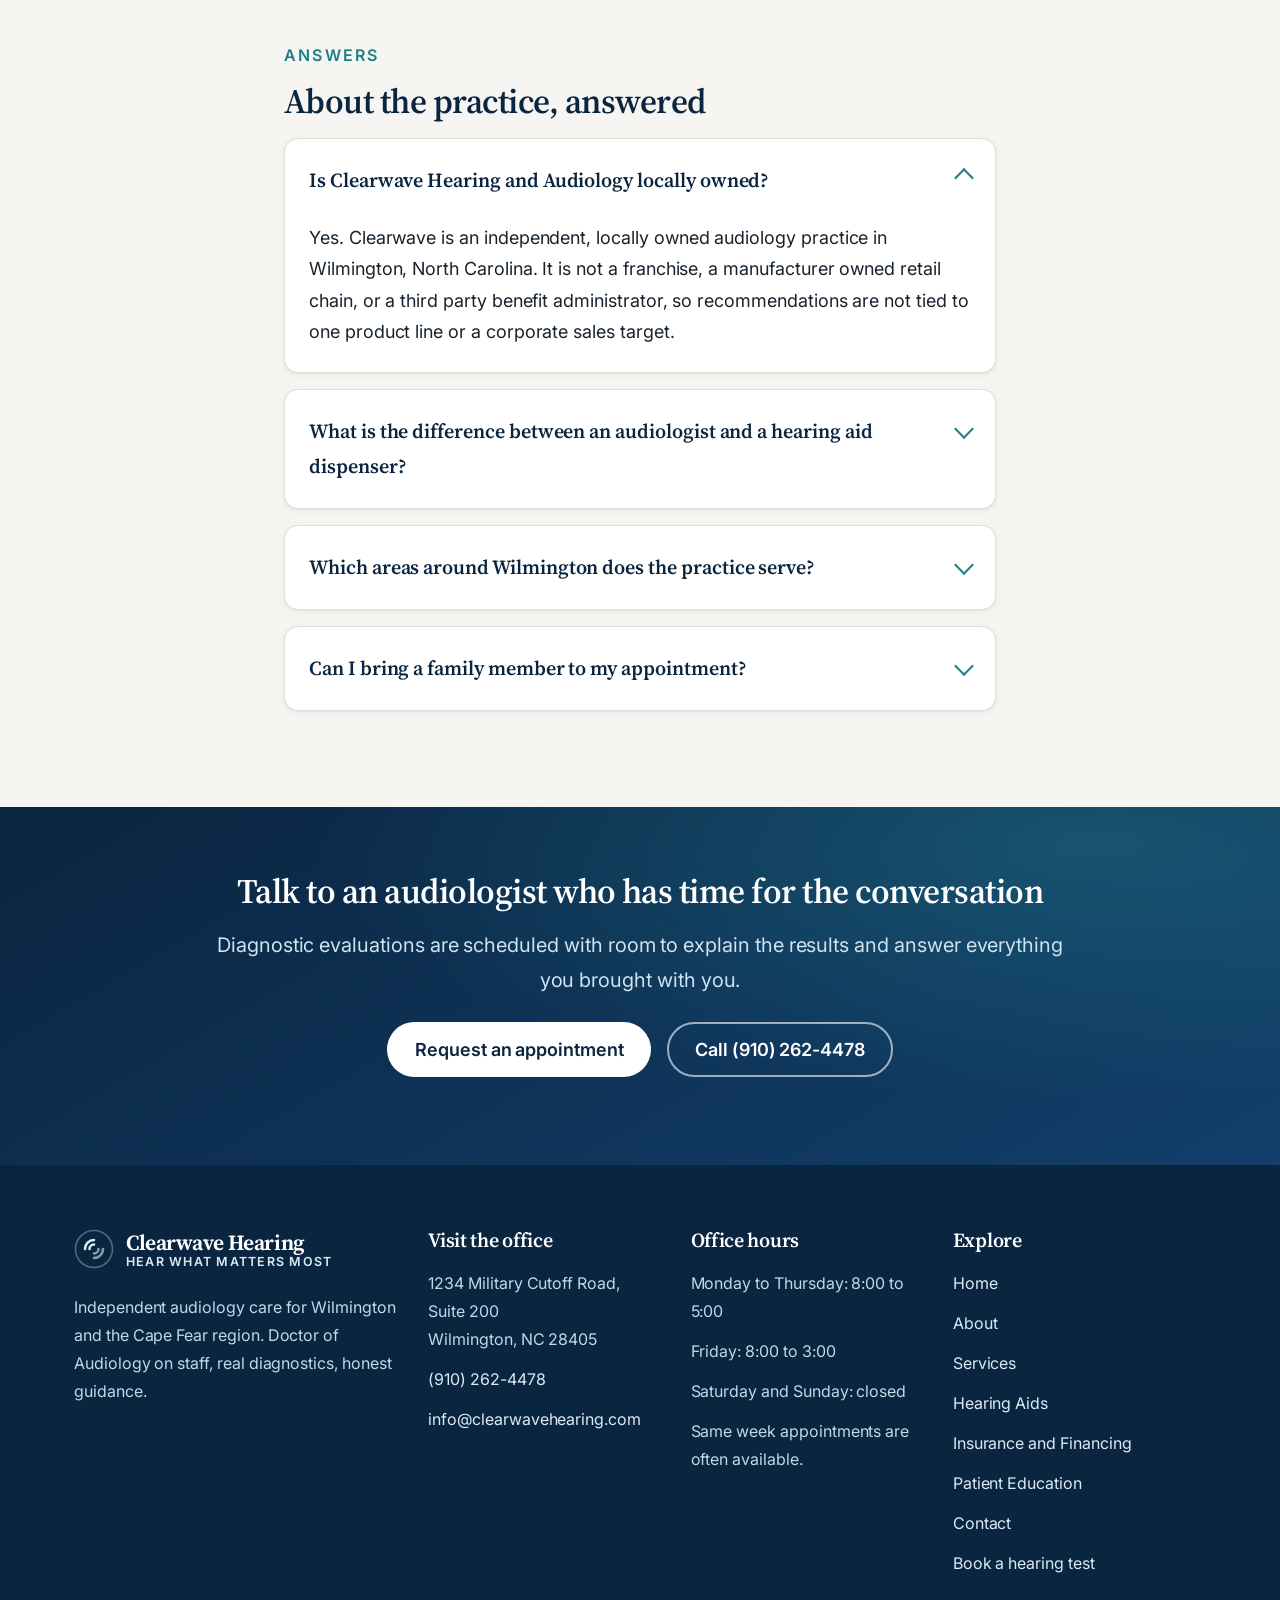
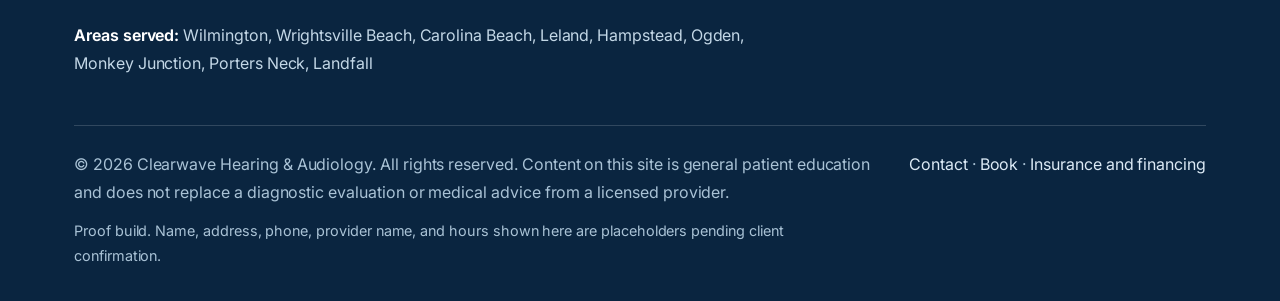
==== commit 6ad0b425: "OEDIT: Change the phone number everywhere on the site from (910) 55" ====
--- a/about.html
+++ b/about.html
@@ -39,7 +39,7 @@
   "image": "https://kinggavint.github.io/clearwave-hearing-proof/assets/img/clearwave-logo.svg",
   "description": "Clearwave Hearing and Audiology is an independent audiology practice in Wilmington, North Carolina, offering diagnostic hearing evaluations, hearing aid fittings with real ear measurement, tinnitus management, and earwax removal for patients across the Cape Fear region.",
   "slogan": "Hear what matters most",
-  "telephone": "(910) 555-0100",
+  "telephone": "(910) 262-4478",
   "email": "info@clearwavehearing.com",
   "priceRange": "$$",
   "currenciesAccepted": "USD",
@@ -271,7 +271,7 @@
     <div class="wrap">
       <span class="topbar-item"><svg width="18" height="18" viewBox="0 0 24 24" fill="none" stroke="currentColor" stroke-width="1.7" stroke-linecap="round" stroke-linejoin="round" aria-hidden="true" focusable="false"><path d="M12 21s7-6.1 7-11a7 7 0 1 0-14 0c0 4.9 7 11 7 11Z"/><circle cx="12" cy="10" r="2.6"/></svg> 1234 Military Cutoff Road, Suite 200, Wilmington, NC 28405</span>
       <span class="topbar-item"><svg width="18" height="18" viewBox="0 0 24 24" fill="none" stroke="currentColor" stroke-width="1.7" stroke-linecap="round" stroke-linejoin="round" aria-hidden="true" focusable="false"><circle cx="12" cy="12" r="8.5"/><path d="M12 7.5V12l3.2 2"/></svg> Mon to Thu 8:00 to 5:00, Fri 8:00 to 3:00</span>
-      <span class="topbar-item"><svg width="18" height="18" viewBox="0 0 24 24" fill="none" stroke="currentColor" stroke-width="1.7" stroke-linecap="round" stroke-linejoin="round" aria-hidden="true" focusable="false"><path d="M6.6 3.5 9 8l-2 1.8a12.5 12.5 0 0 0 5.2 5.2L14 13l4.5 2.4a1.7 1.7 0 0 1 .8 2l-.5 1.7a2 2 0 0 1-2.3 1.4C9.6 19.3 4.7 14.4 3.5 7.5A2 2 0 0 1 4.9 5.2l1.7-.5a1.7 1.7 0 0 1 2 .8Z"/></svg> <a href="tel:+19105550100">(910) 555-0100</a></span>
+      <span class="topbar-item"><svg width="18" height="18" viewBox="0 0 24 24" fill="none" stroke="currentColor" stroke-width="1.7" stroke-linecap="round" stroke-linejoin="round" aria-hidden="true" focusable="false"><path d="M6.6 3.5 9 8l-2 1.8a12.5 12.5 0 0 0 5.2 5.2L14 13l4.5 2.4a1.7 1.7 0 0 1 .8 2l-.5 1.7a2 2 0 0 1-2.3 1.4C9.6 19.3 4.7 14.4 3.5 7.5A2 2 0 0 1 4.9 5.2l1.7-.5a1.7 1.7 0 0 1 2 .8Z"/></svg> <a href="tel:+19102624478">(910) 262-4478</a></span>
     </div>
   </div>
 
@@ -347,7 +347,7 @@
               <li><strong>Focus:</strong> diagnostic audiology and hearing aid care for adults</li>
               <li><strong>Provider:</strong> Dr. [Audiologist Name], Au.D.</li>
               <li><strong>Location:</strong> 1234 Military Cutoff Road, Suite 200, Wilmington, NC 28405</li>
-              <li><strong>Phone:</strong> <a href="tel:+19105550100">(910) 555-0100</a></li>
+              <li><strong>Phone:</strong> <a href="tel:+19102624478">(910) 262-4478</a></li>
               <li><strong>Hours:</strong> Mon to Thu 8:00 to 5:00, Fri 8:00 to 3:00</li>
               <li><strong>Ownership:</strong> locally owned and independent</li>
             </ul>
@@ -502,7 +502,7 @@
       <p>Diagnostic evaluations are scheduled with room to explain the results and answer everything you brought with you.</p>
       <div class="btn-row center">
         <a class="btn btn-light" href="book.html">Request an appointment</a>
-        <a class="btn btn-outline-light" href="tel:+19105550100">Call (910) 555-0100</a>
+        <a class="btn btn-outline-light" href="tel:+19102624478">Call (910) 262-4478</a>
       </div>
     </div>
   </section>
@@ -532,7 +532,7 @@
           <h3>Visit the office</h3>
           <ul>
             <li>1234 Military Cutoff Road, Suite 200<br>Wilmington, NC 28405</li>
-            <li><a href="tel:+19105550100">(910) 555-0100</a></li>
+            <li><a href="tel:+19102624478">(910) 262-4478</a></li>
             <li><a href="mailto:info@clearwavehearing.com">info@clearwavehearing.com</a></li>
           </ul>
         </div>
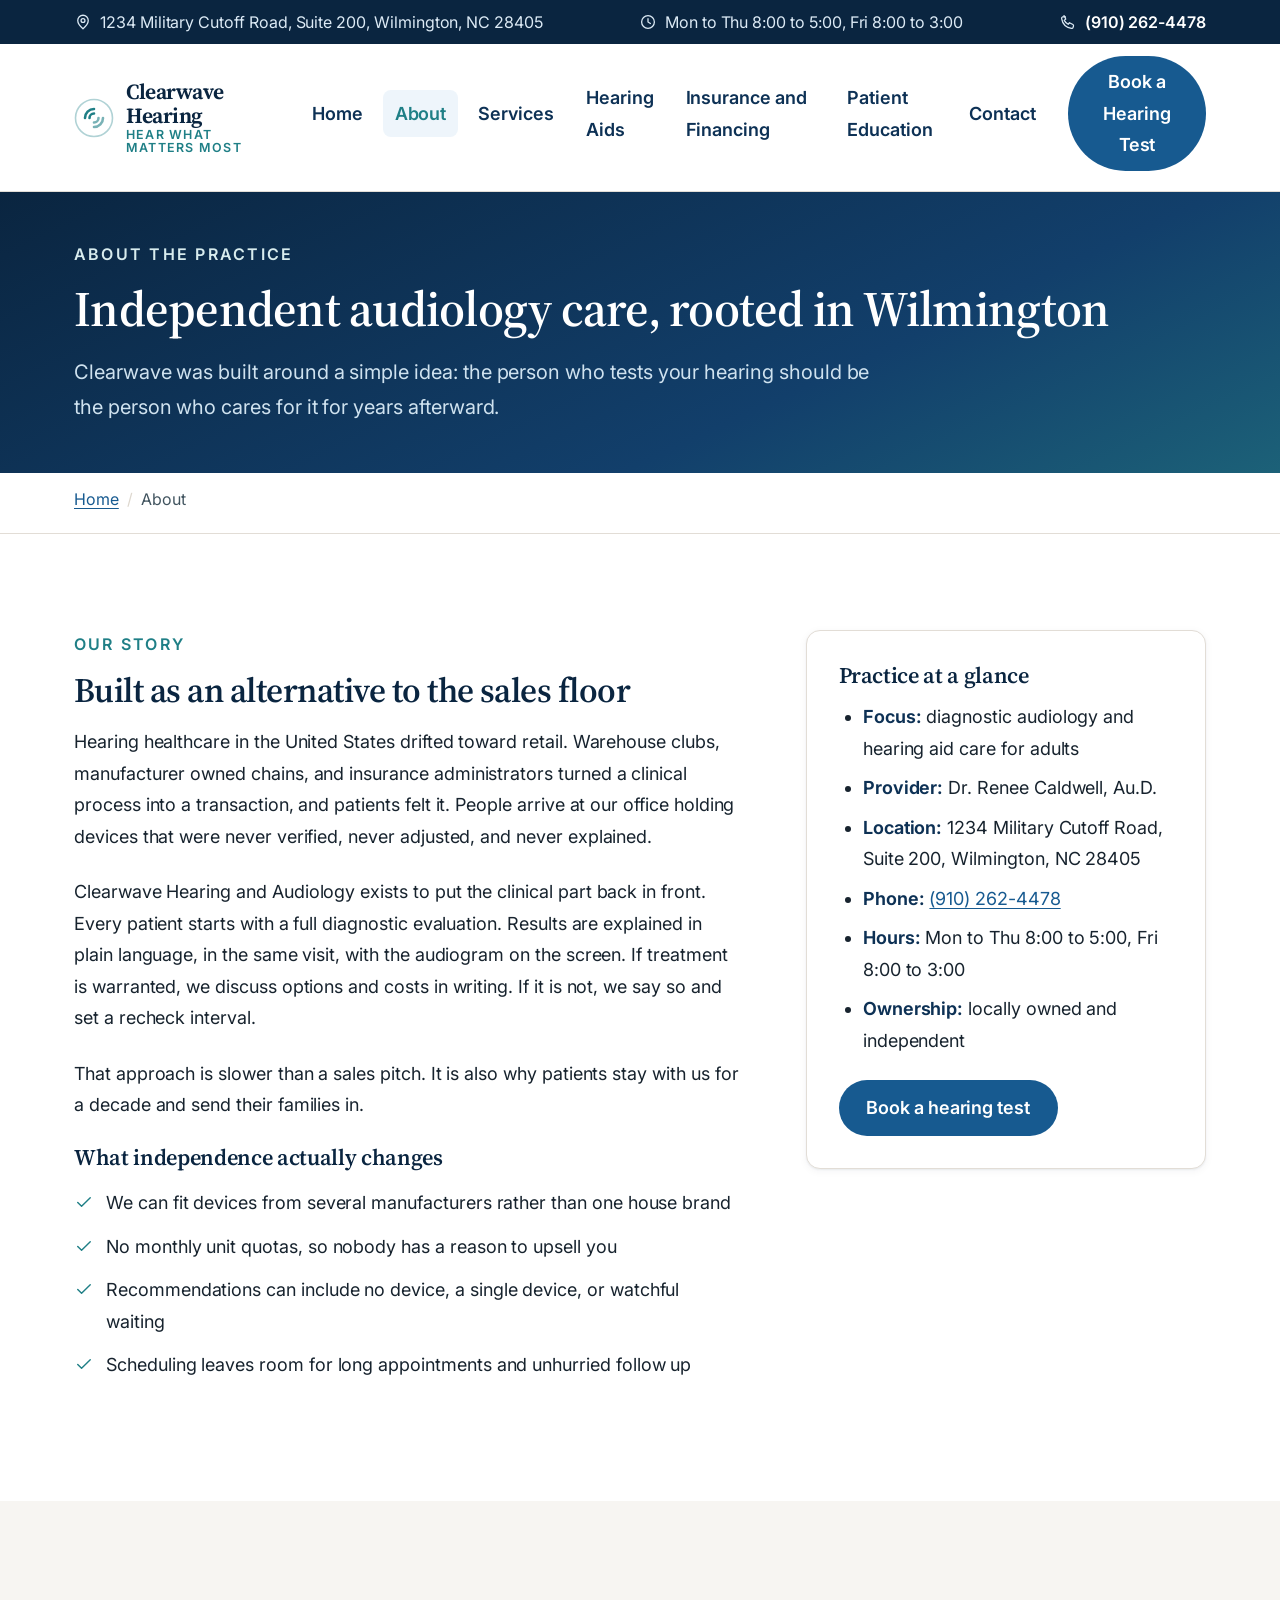
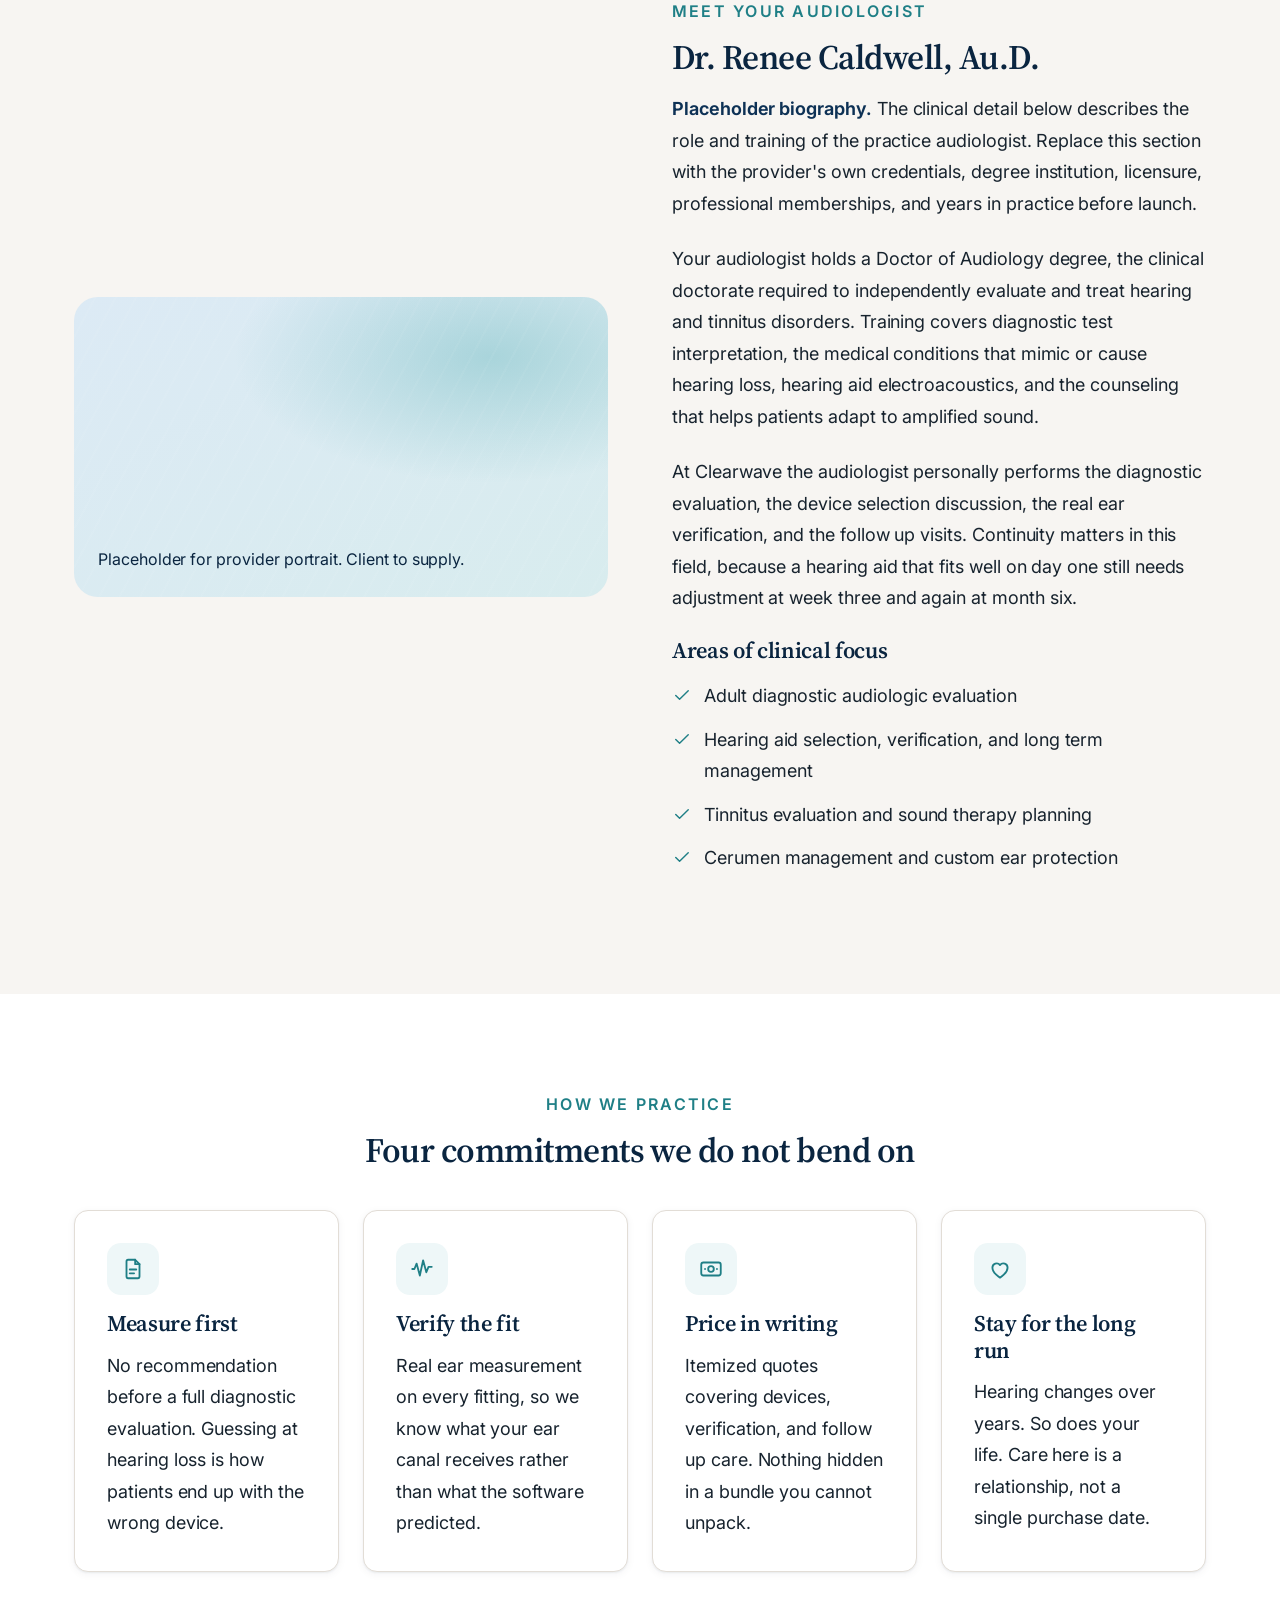
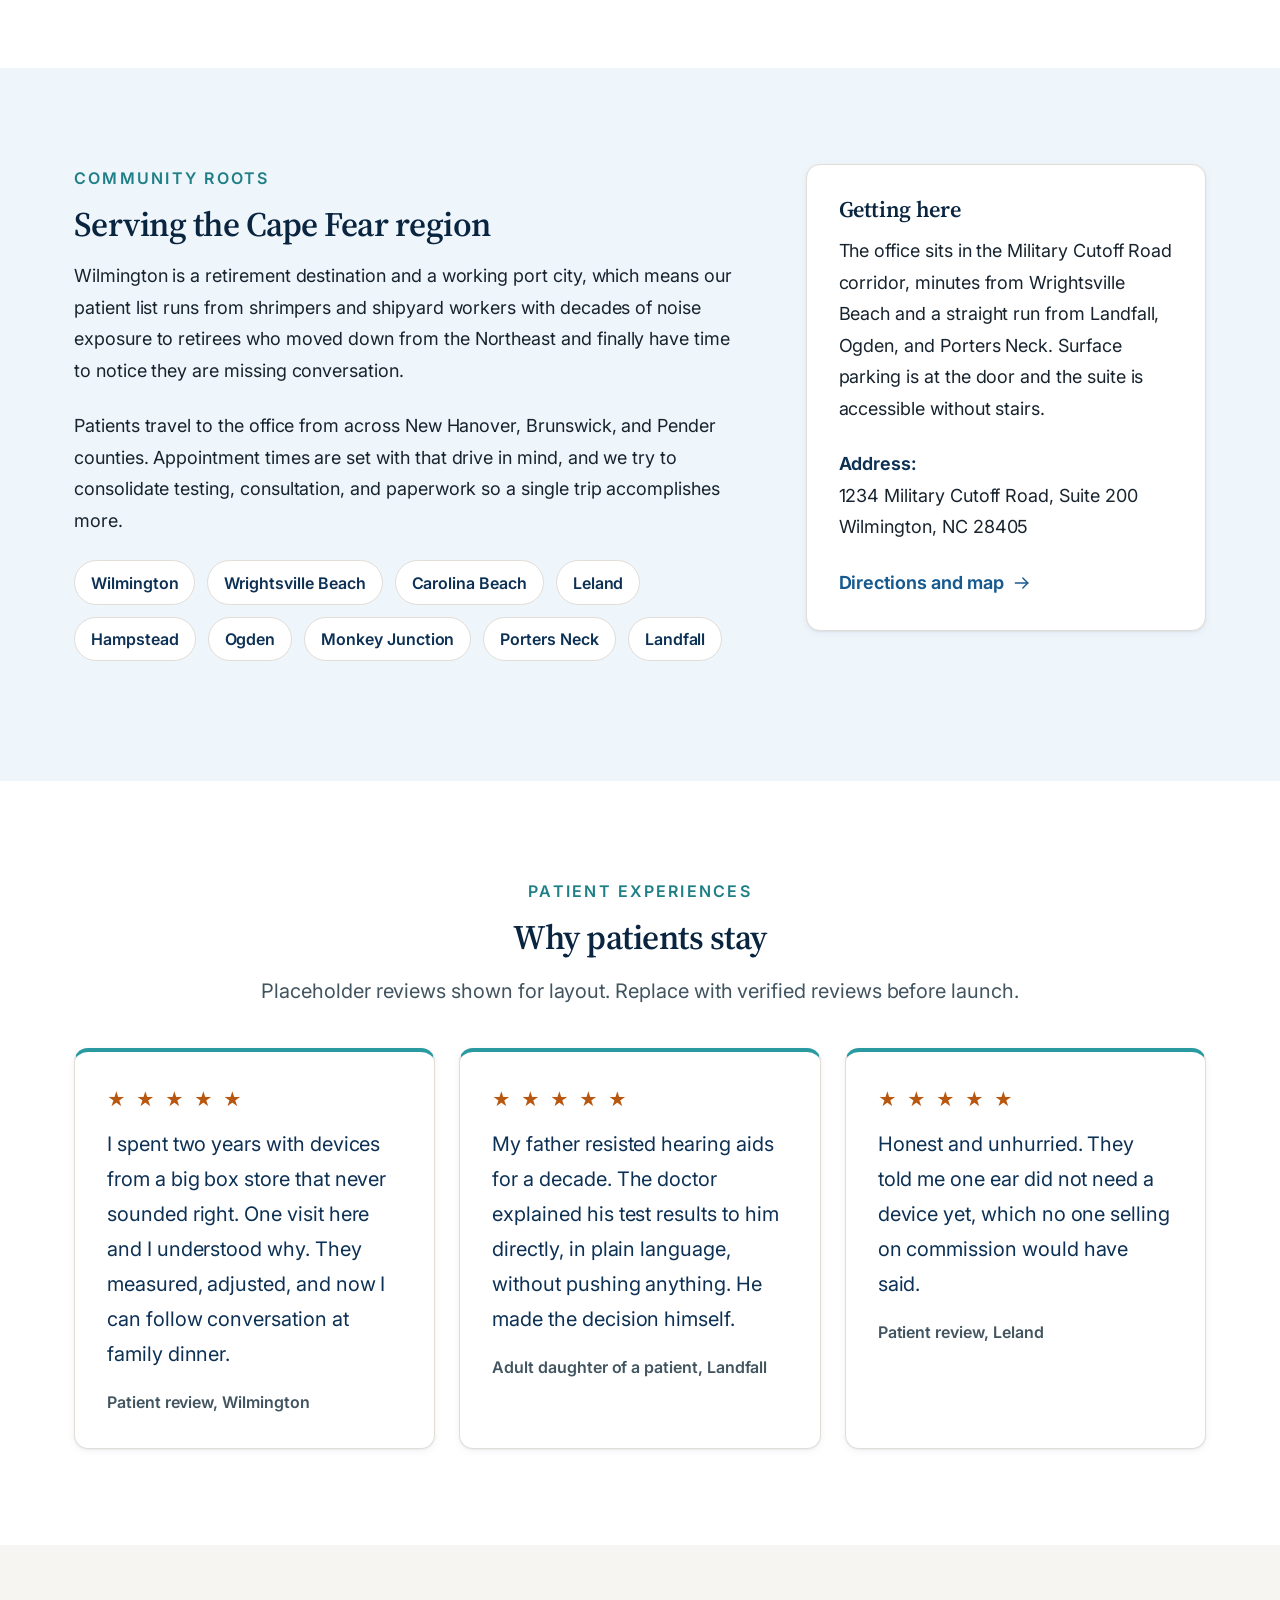
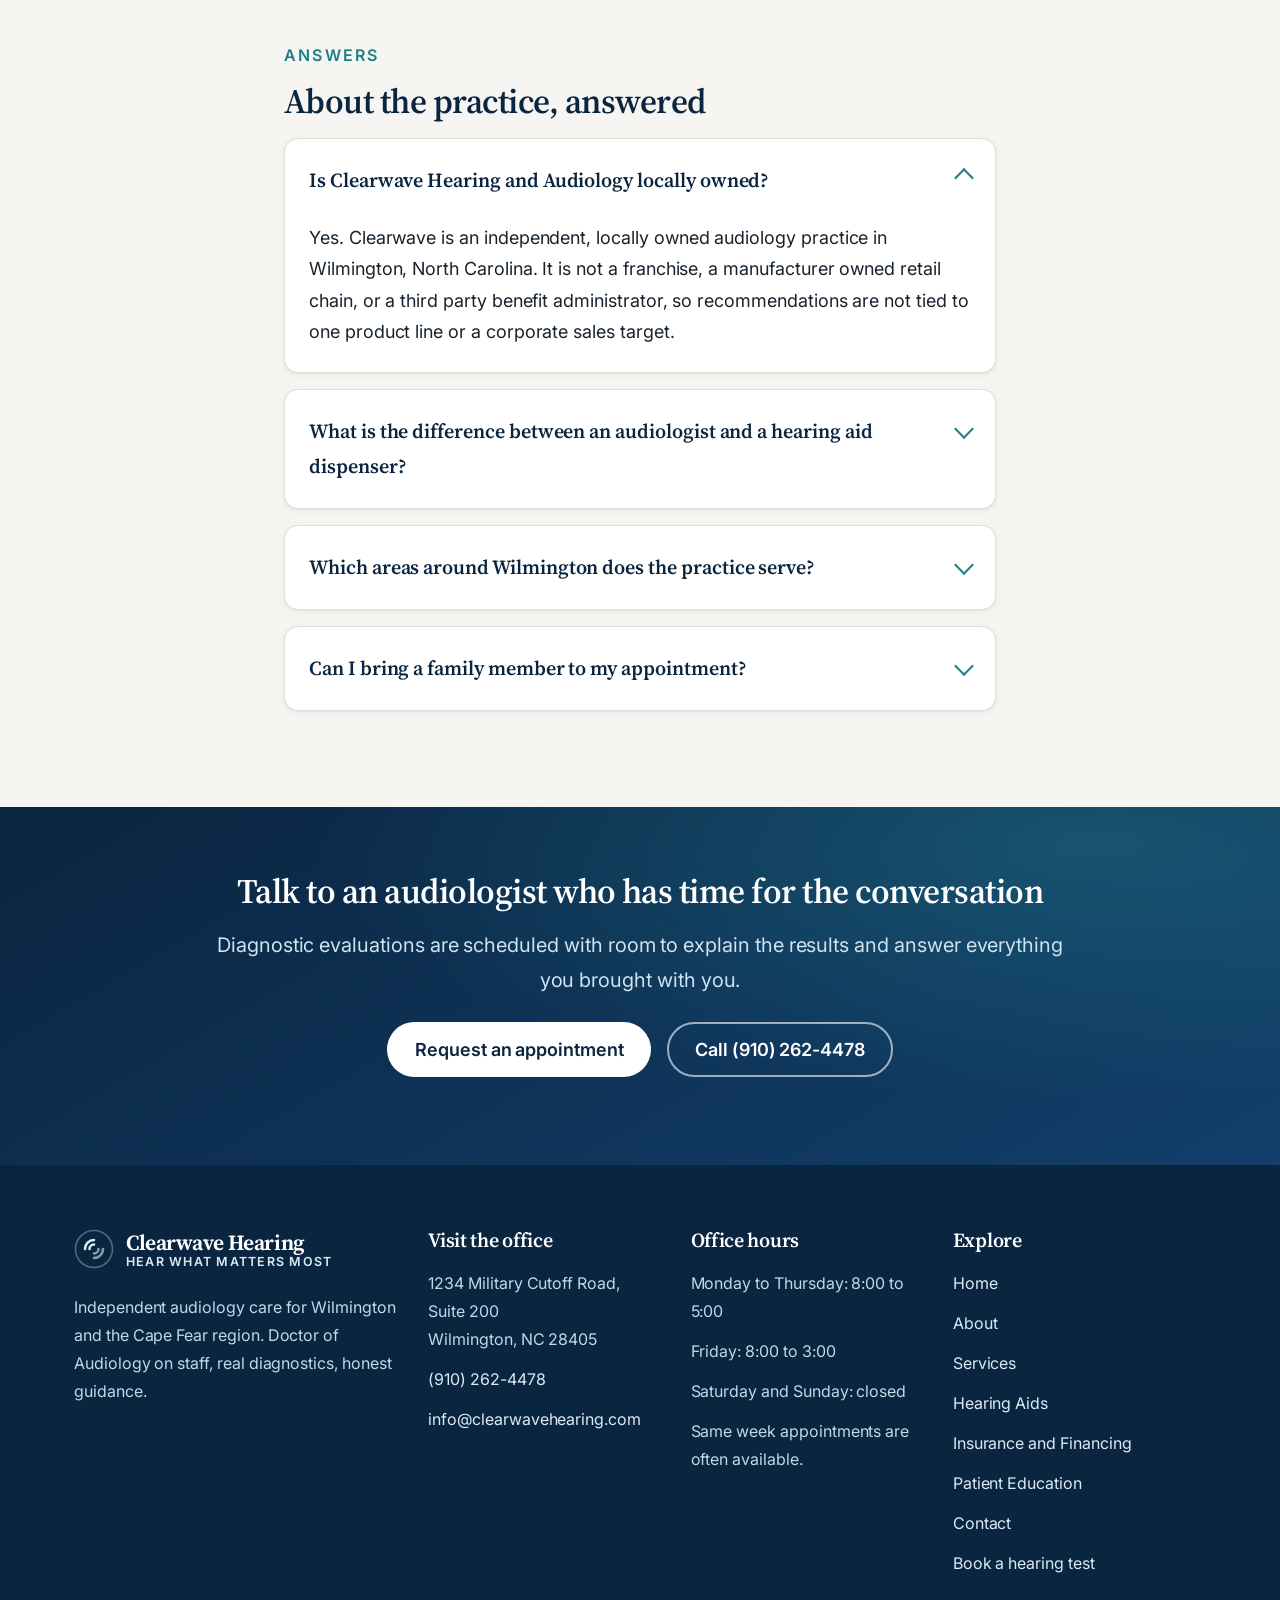
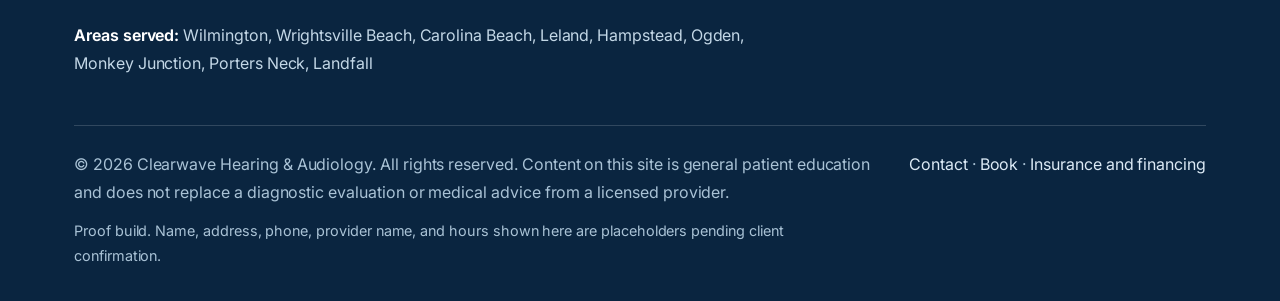
==== commit 4fb2d261: "OEDIT: Replace every instance of "Dr. [Audiologist Name], Au.D." wi" ====
--- a/about.html
+++ b/about.html
@@ -118,7 +118,7 @@
   ],
   "employee": {
     "@type": "Person",
-    "name": "Dr. [Audiologist Name], Au.D.",
+    "name": "Dr. Renee Caldwell, Au.D.",
     "jobTitle": "Doctor of Audiology",
     "honorificSuffix": "Au.D."
   },
@@ -345,7 +345,7 @@
             <h3>Practice at a glance</h3>
             <ul>
               <li><strong>Focus:</strong> diagnostic audiology and hearing aid care for adults</li>
-              <li><strong>Provider:</strong> Dr. [Audiologist Name], Au.D.</li>
+              <li><strong>Provider:</strong> Dr. Renee Caldwell, Au.D.</li>
               <li><strong>Location:</strong> 1234 Military Cutoff Road, Suite 200, Wilmington, NC 28405</li>
               <li><strong>Phone:</strong> <a href="tel:+19102624478">(910) 262-4478</a></li>
               <li><strong>Hours:</strong> Mon to Thu 8:00 to 5:00, Fri 8:00 to 3:00</li>
@@ -365,7 +365,7 @@
           </div>
           <div>
             <span class="eyebrow">Meet your audiologist</span>
-            <h2>Dr. [Audiologist Name], Au.D.</h2>
+            <h2>Dr. Renee Caldwell, Au.D.</h2>
             <p><strong>Placeholder biography.</strong> The clinical detail below describes the role and training of the practice audiologist. Replace this section with the provider's own credentials, degree institution, licensure, professional memberships, and years in practice before launch.</p>
             <p>Your audiologist holds a Doctor of Audiology degree, the clinical doctorate required to independently evaluate and treat hearing and tinnitus disorders. Training covers diagnostic test interpretation, the medical conditions that mimic or cause hearing loss, hearing aid electroacoustics, and the counseling that helps patients adapt to amplified sound.</p>
             <p>At Clearwave the audiologist personally performs the diagnostic evaluation, the device selection discussion, the real ear verification, and the follow up visits. Continuity matters in this field, because a hearing aid that fits well on day one still needs adjustment at week three and again at month six.</p>
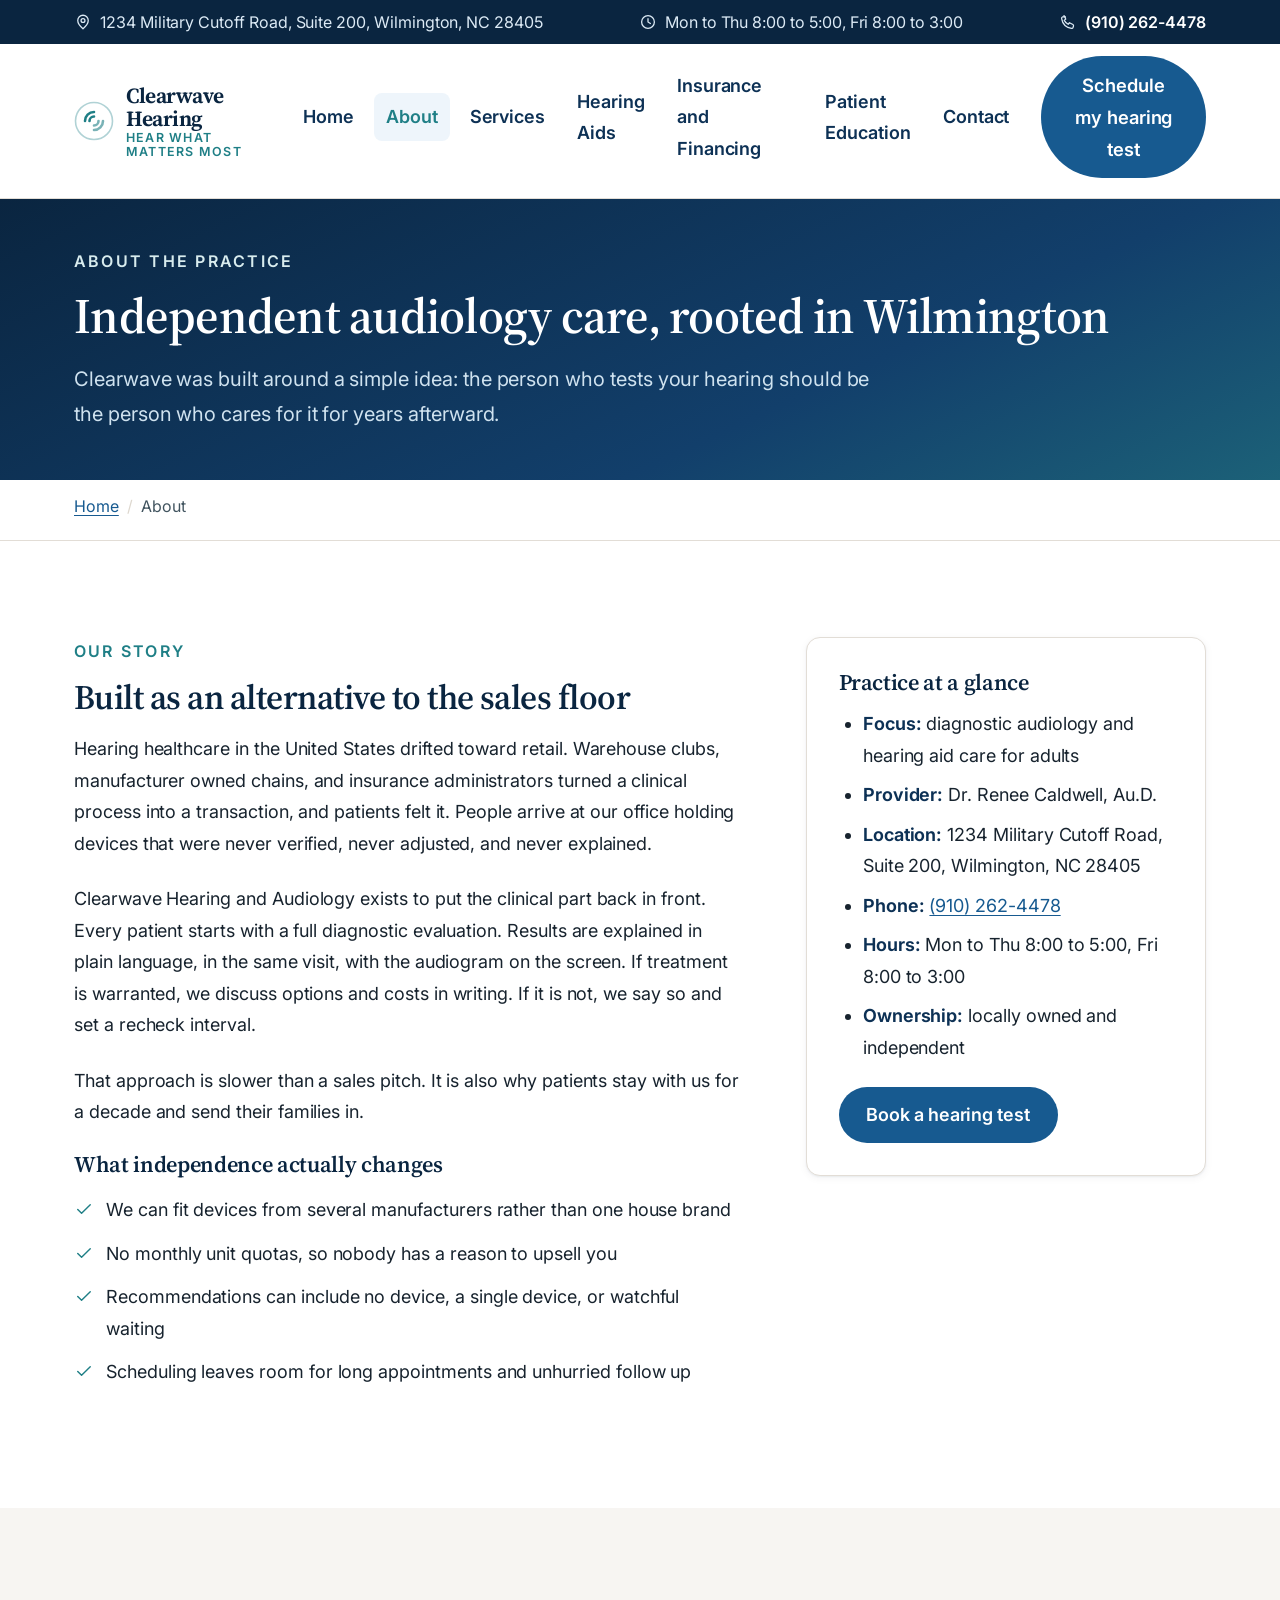
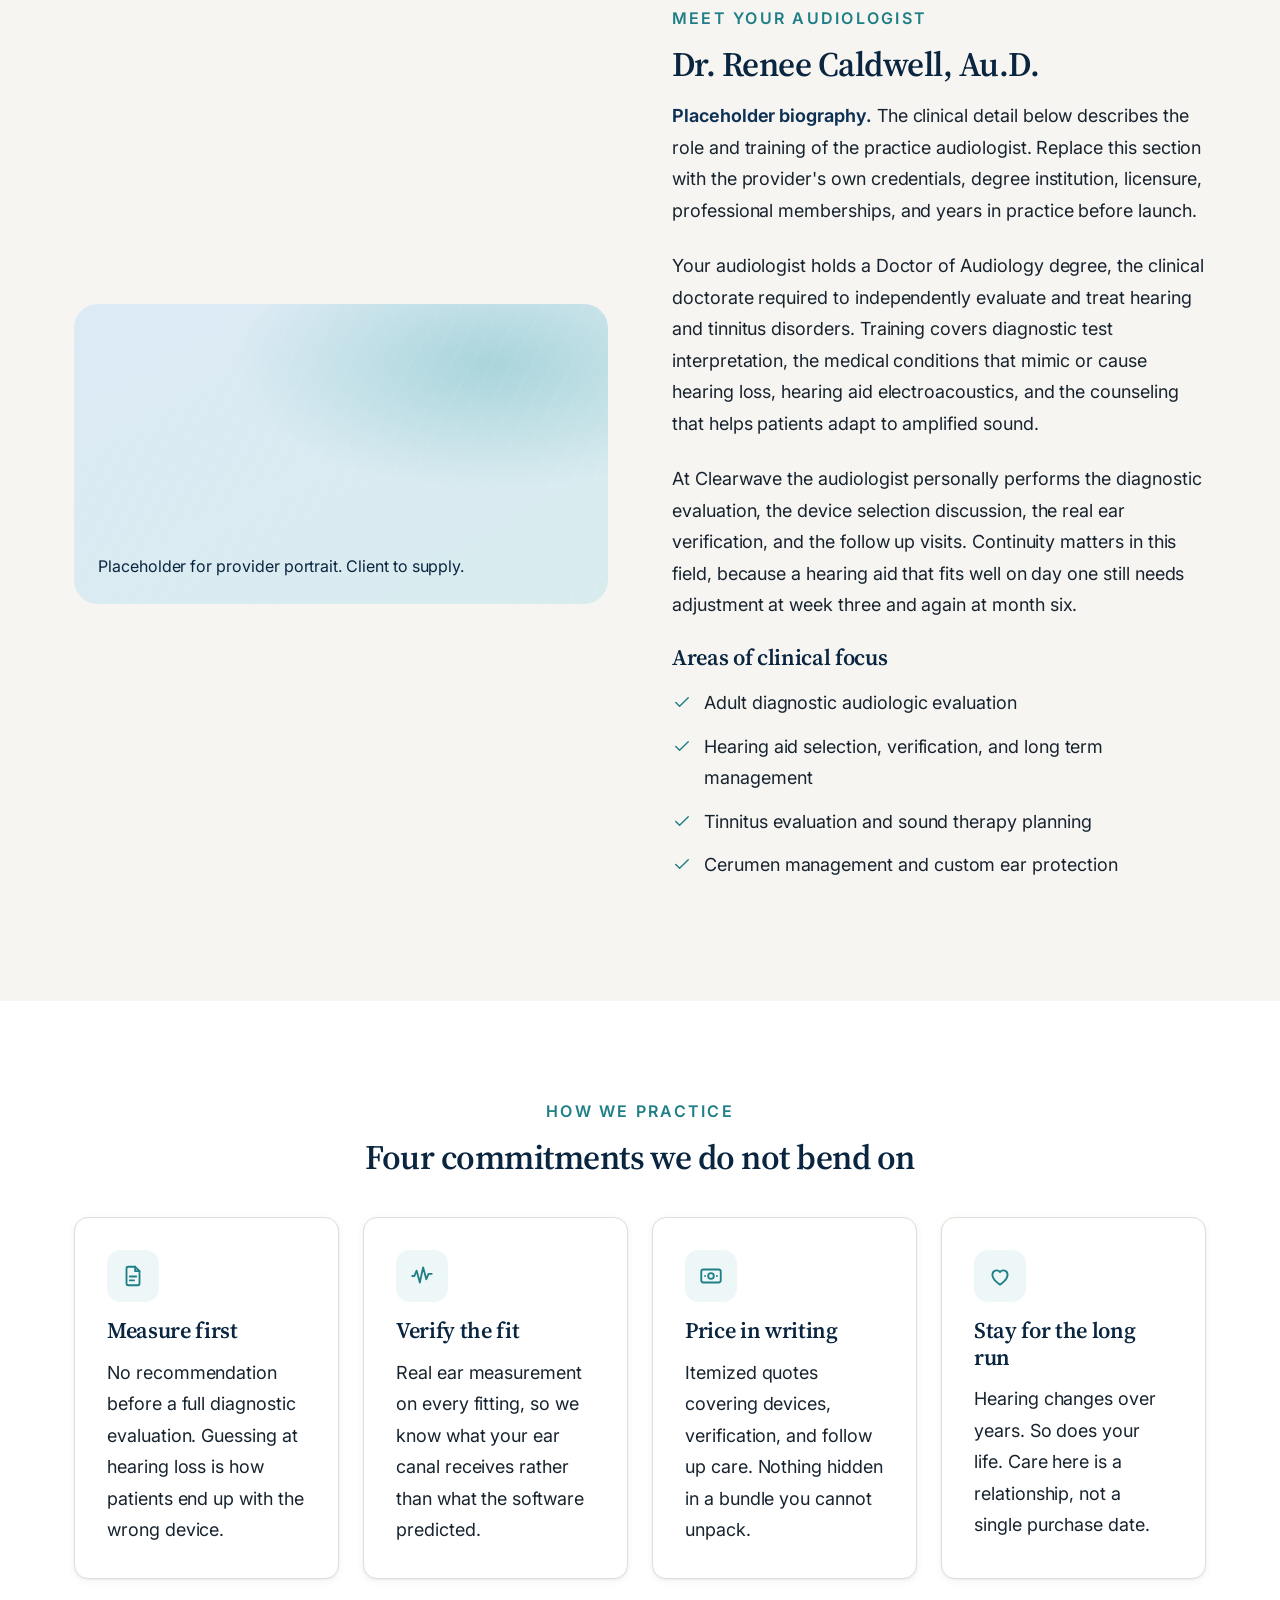
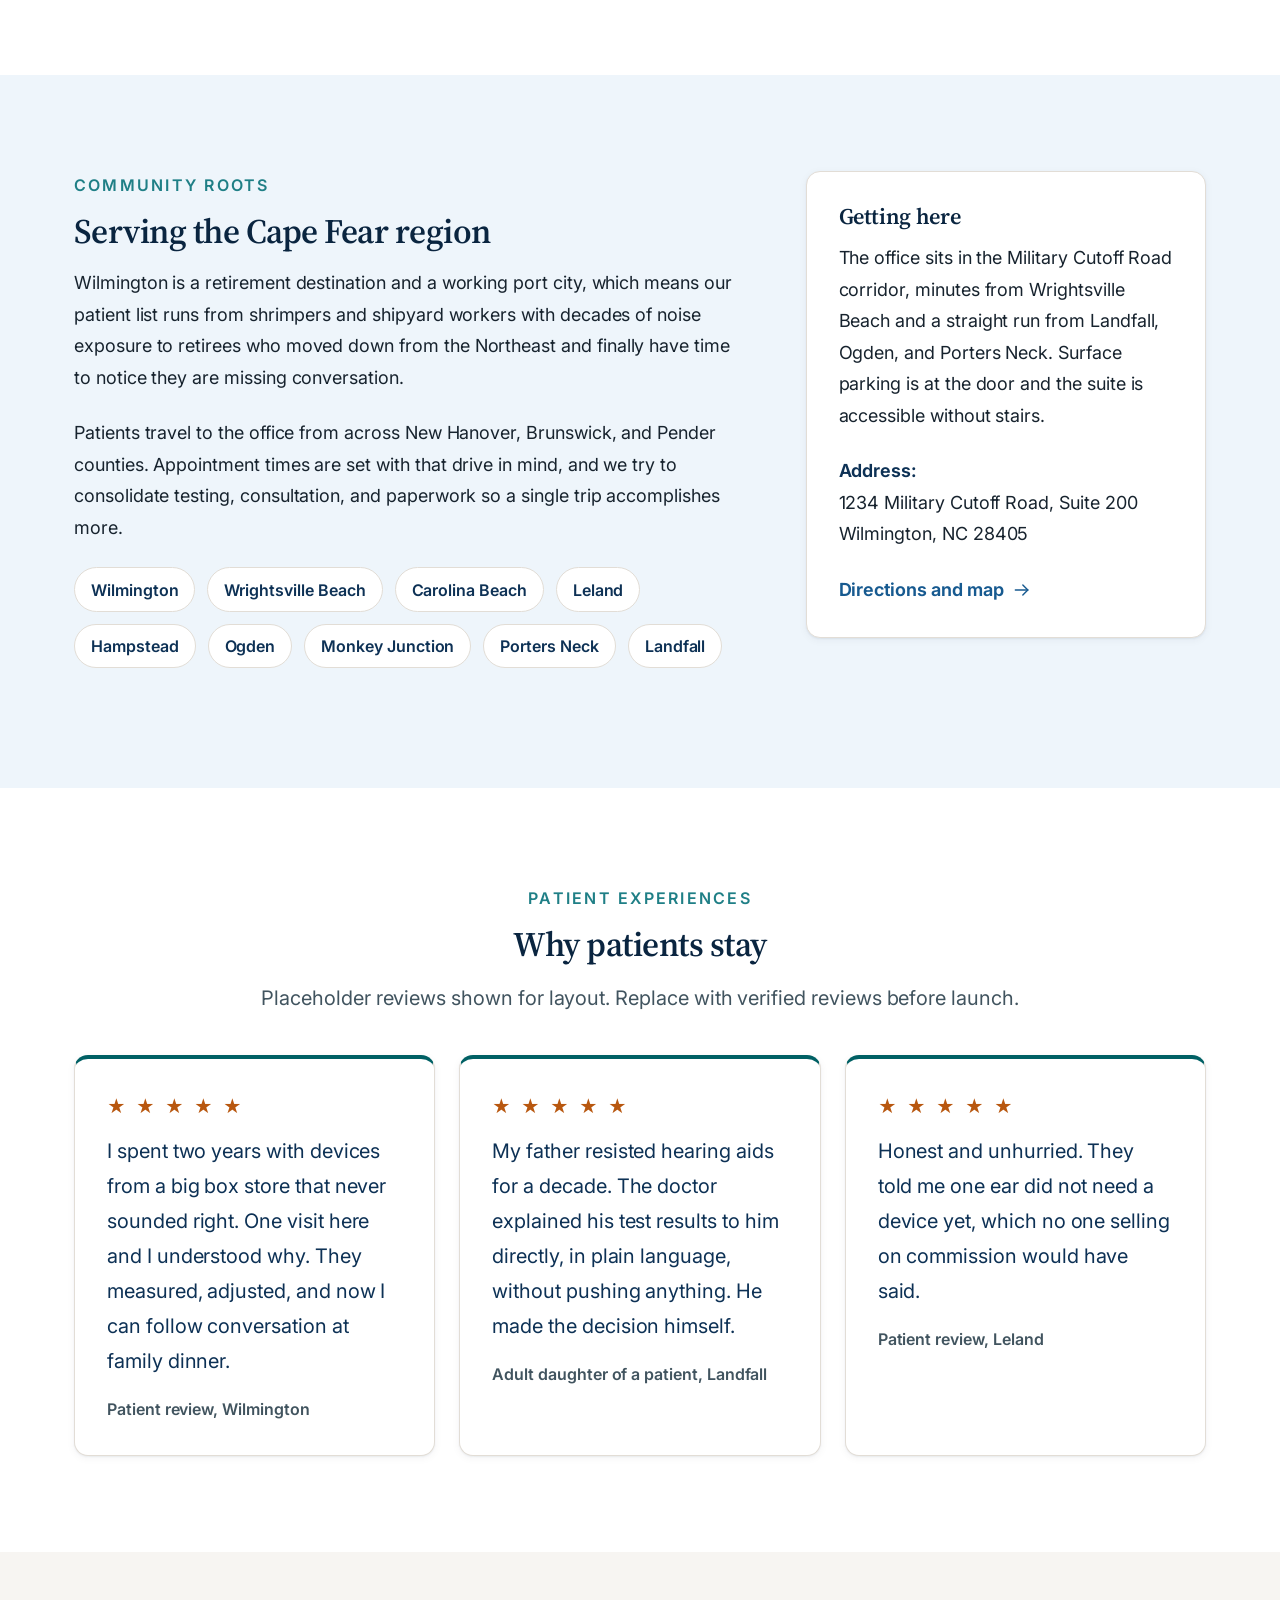
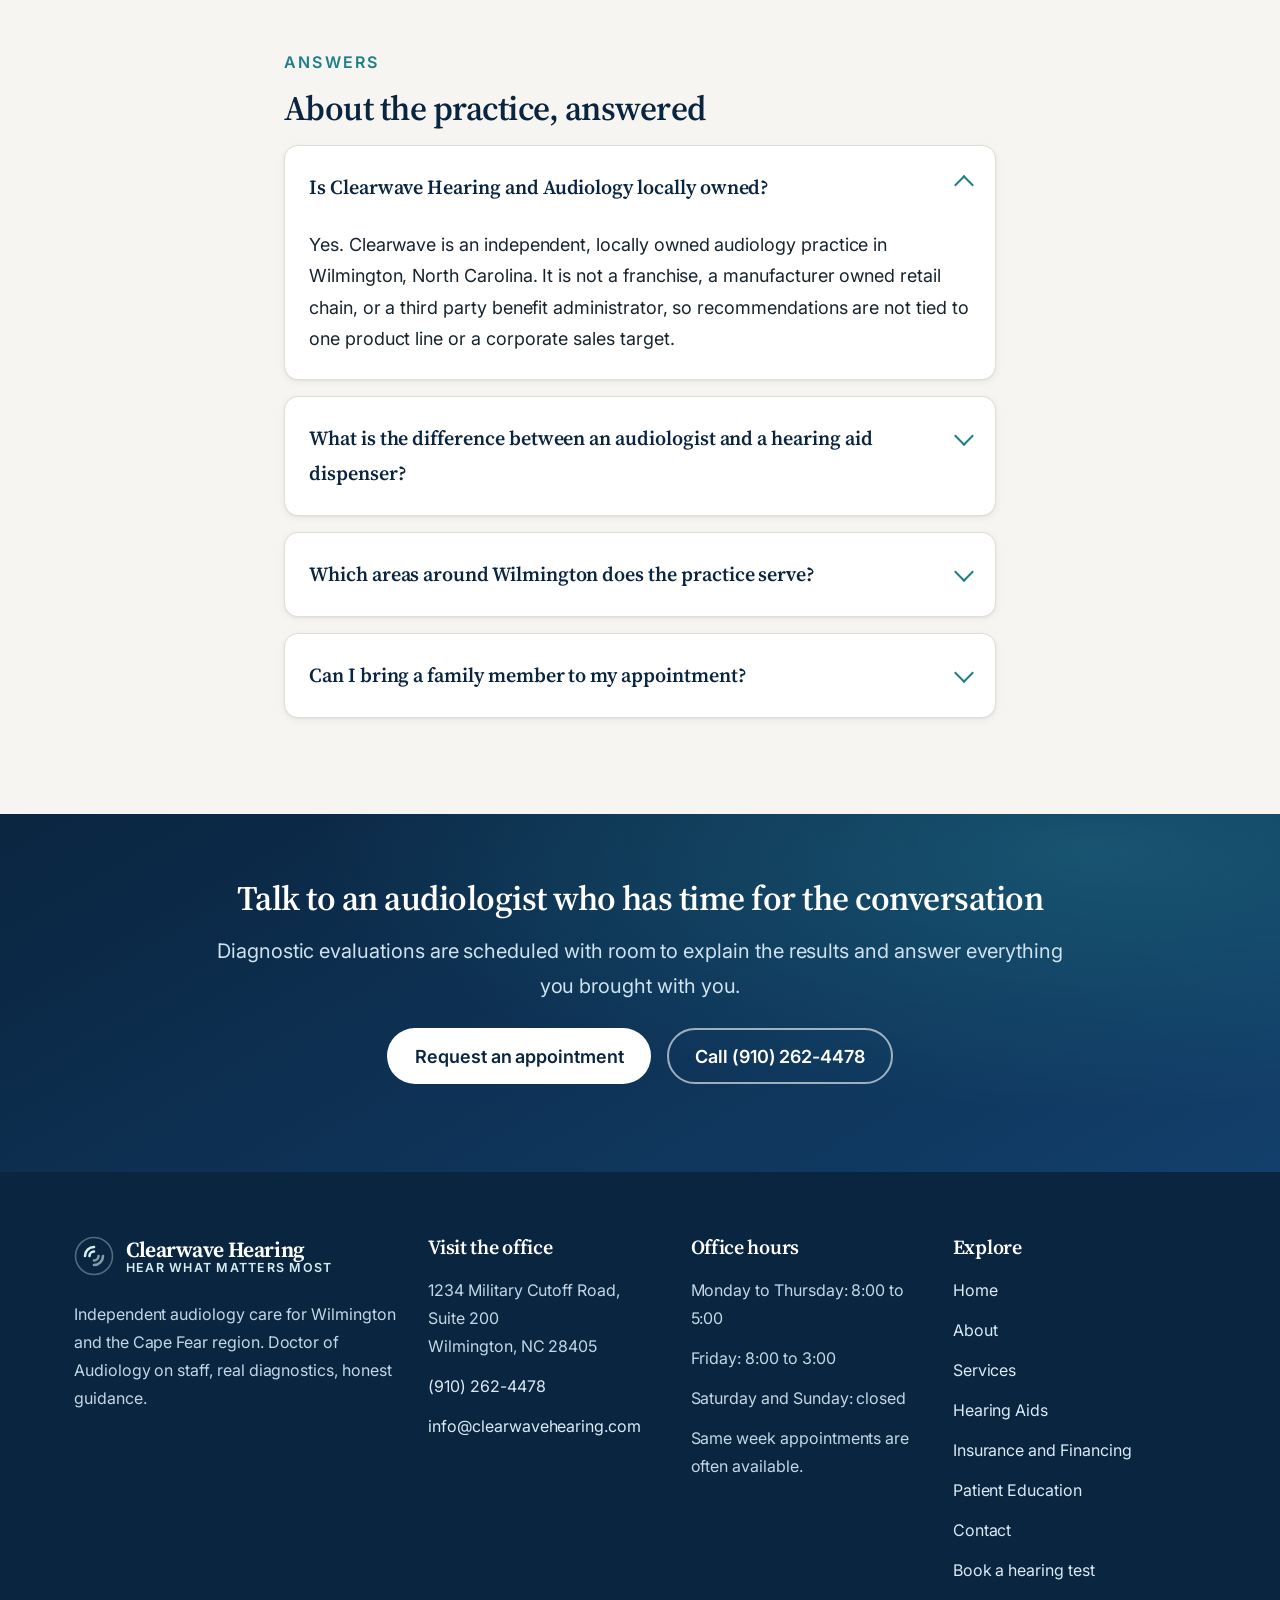
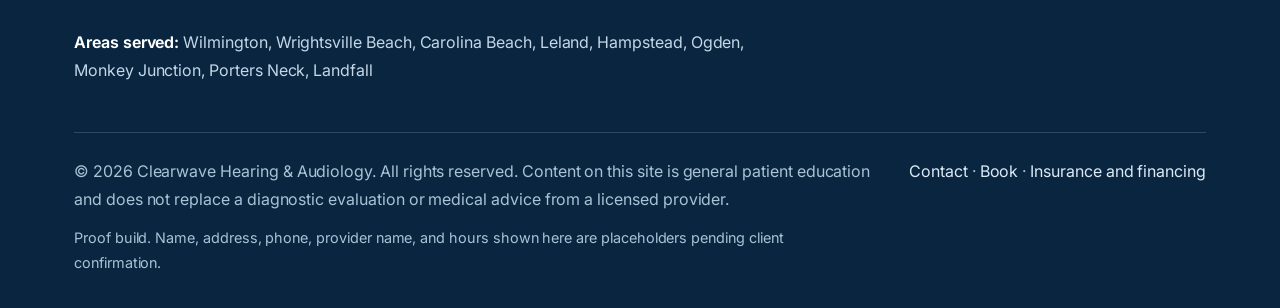
==== commit 639d9015: "OEDIT: Change the <a> element in the nav (text: "Book a Hearing Tes" ====
--- a/about.html
+++ b/about.html
@@ -303,7 +303,7 @@
           <li><a href="insurance.html">Insurance and Financing</a></li>
           <li><a href="blog.html">Patient Education</a></li>
           <li><a href="contact.html">Contact</a></li>
-          <li class="nav-cta"><a href="book.html">Book a Hearing Test</a></li>
+          <li class="nav-cta"><a href="book.html">Schedule my hearing test</a></li>
         </ul>
       </nav>
     </div>
@@ -570,4 +570,4 @@
 
   <script src="assets/js/site.js"></script>
 </body>
-</html>
+</html>
--- a/assets/css/site.css
+++ b/assets/css/site.css
@@ -17,7 +17,7 @@
   --blue-050: #eef5fb;
 
   --teal-600: #1f7f86;
-  --teal-500: #2a9aa1;
+  --teal-500: #006064;
   --teal-100: #d8ecee;
   --teal-050: #eef7f8;
 
@@ -839,7 +839,8 @@
     background: var(--blue-600);
     color: var(--white);
     border-radius: 999px;
-    padding: 0.65rem 1.25rem;
+    padding: 0.8rem 1.6rem;
+    font-size: 1.15rem;
   }
   .site-nav .nav-cta a:hover { background: var(--navy-800); color: var(--white); }
 }
@@ -859,4 +860,4 @@
 @media print {
   .site-header, .topbar, .cta-band, .nav-toggle { display: none; }
   body { font-size: 12pt; color: #000; }
-}
+}
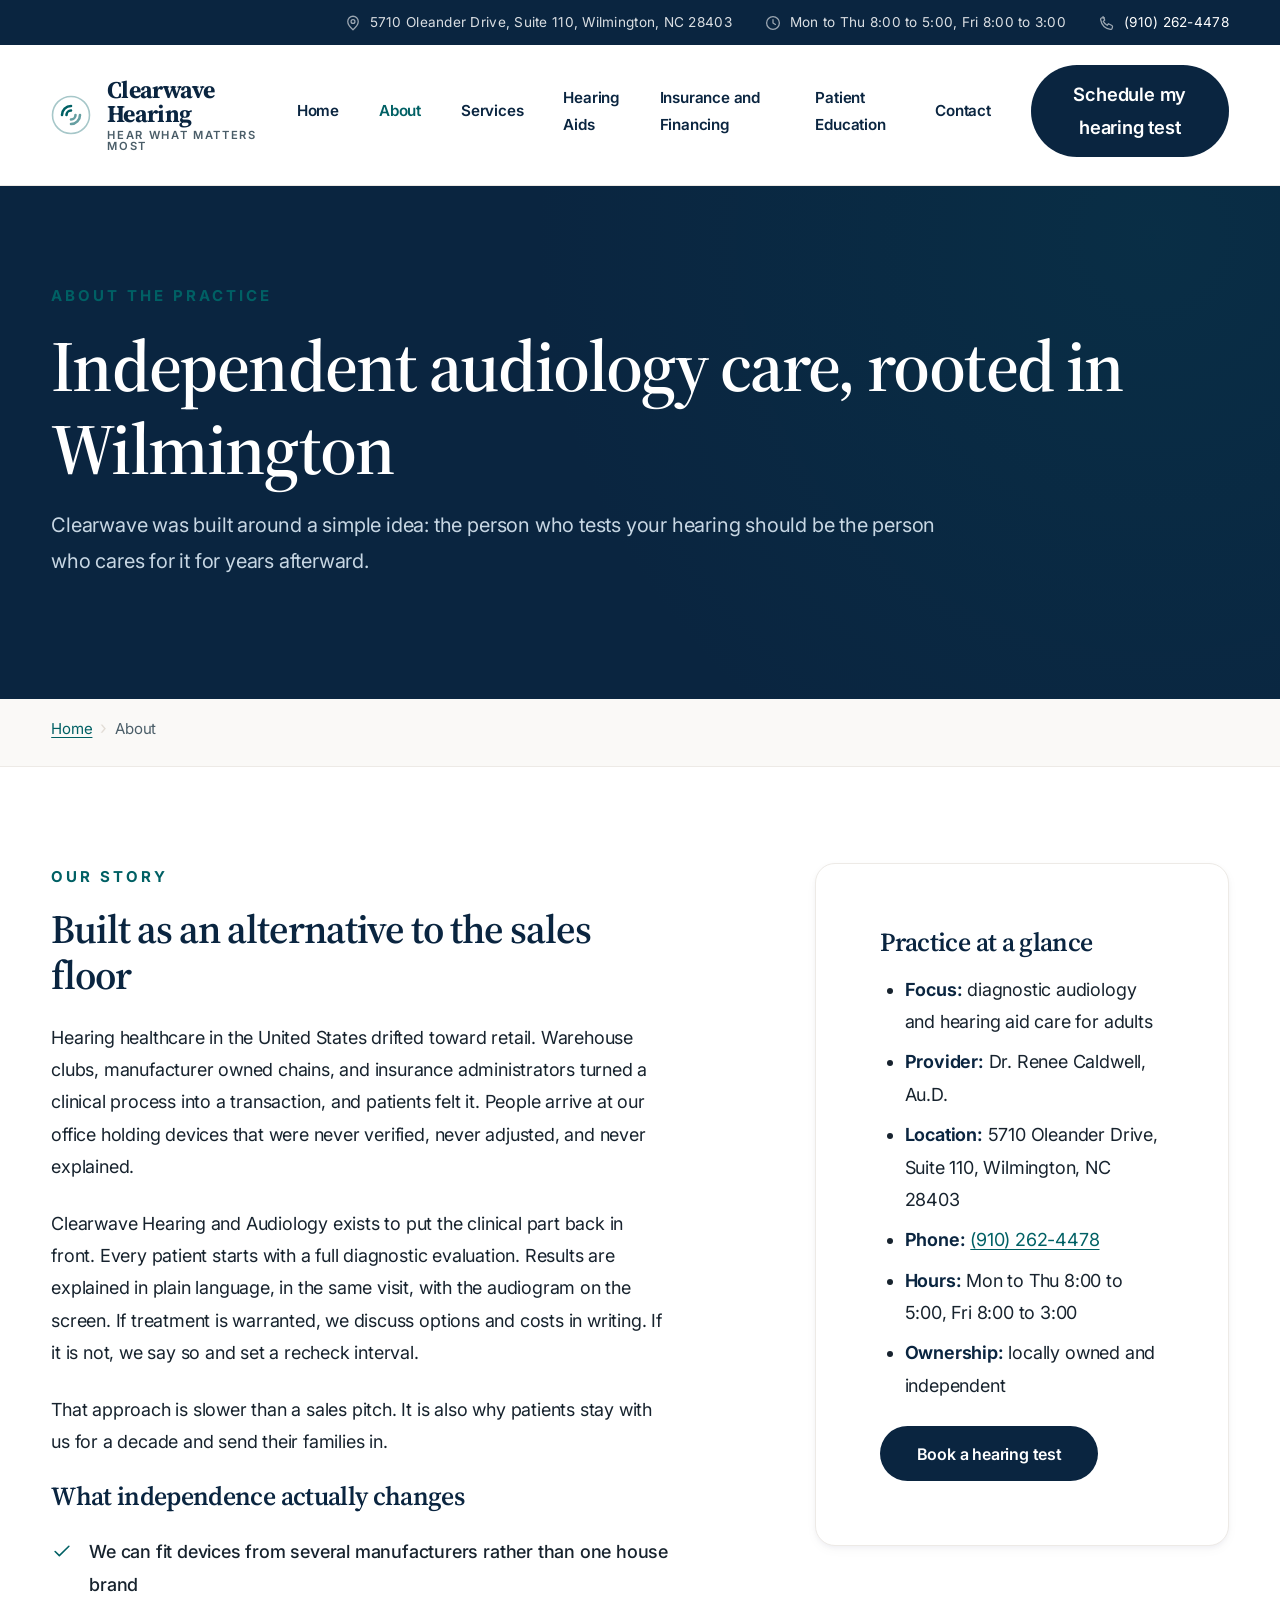
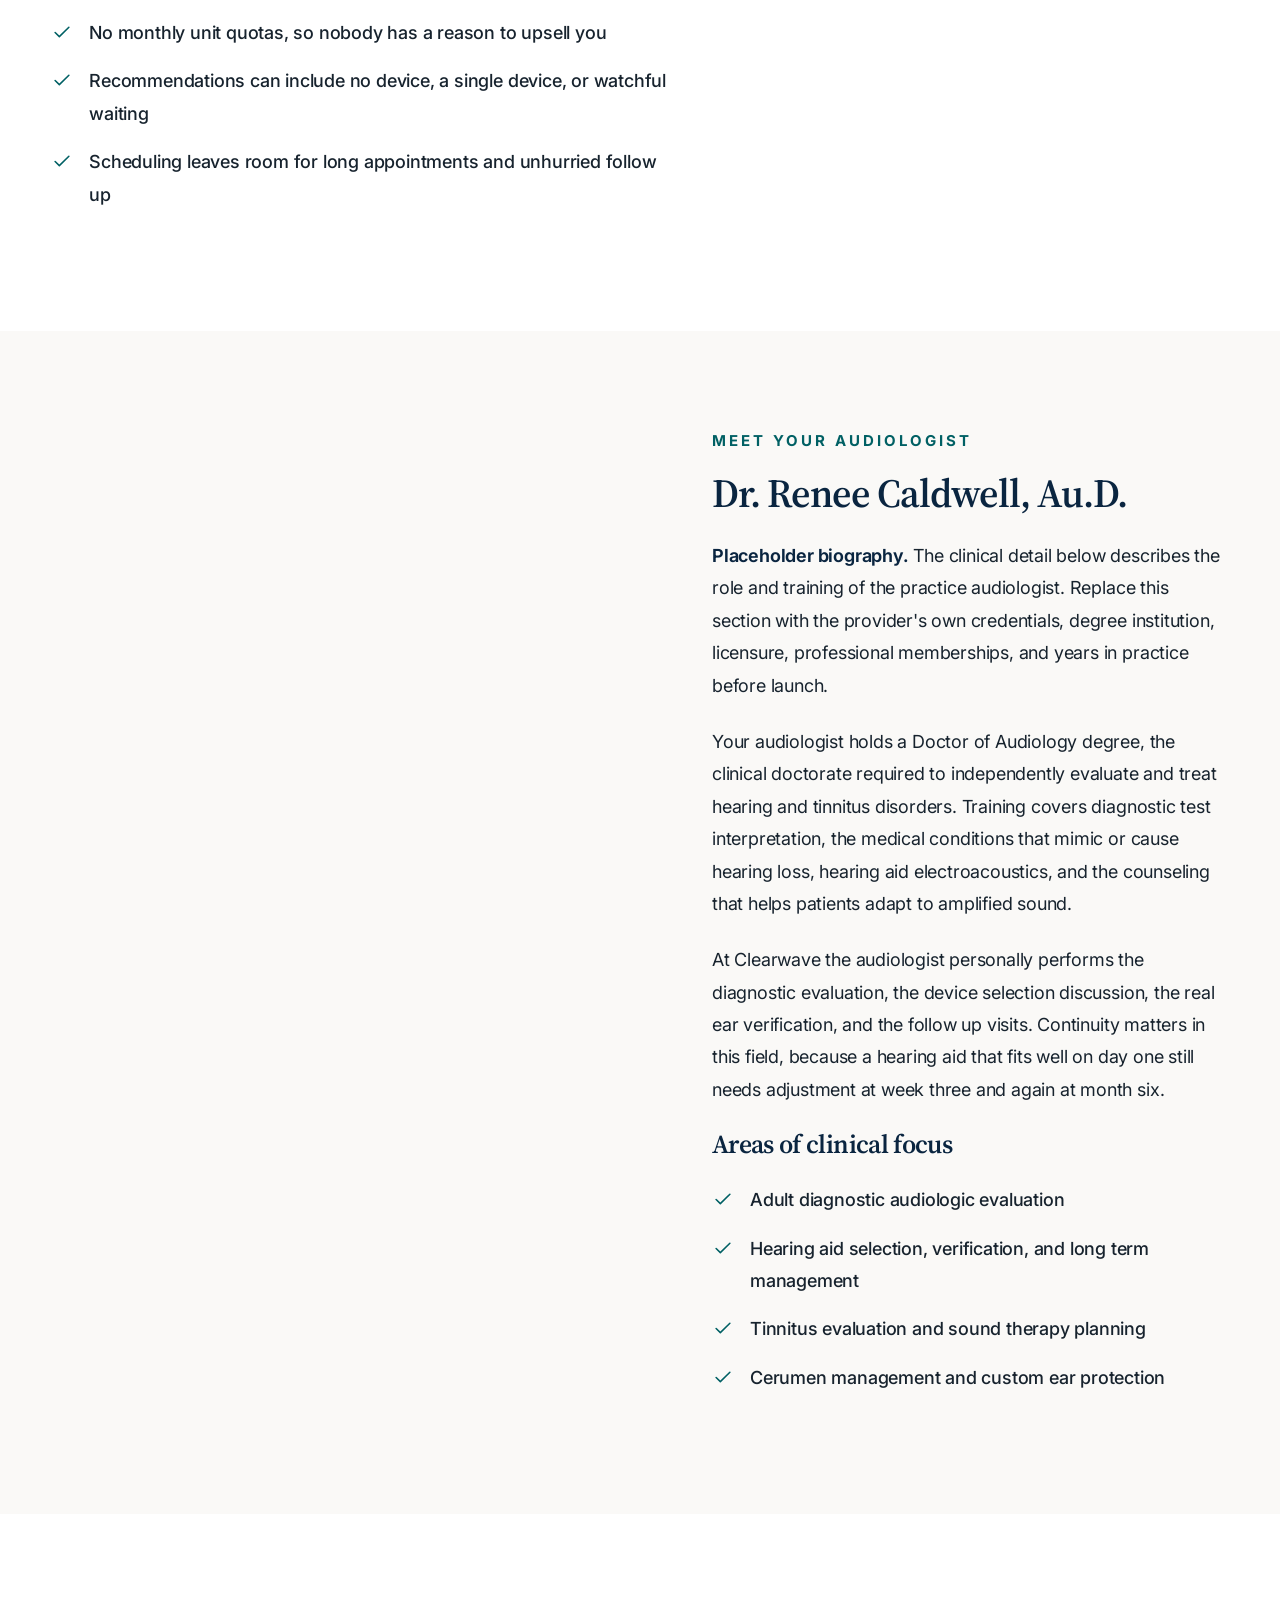
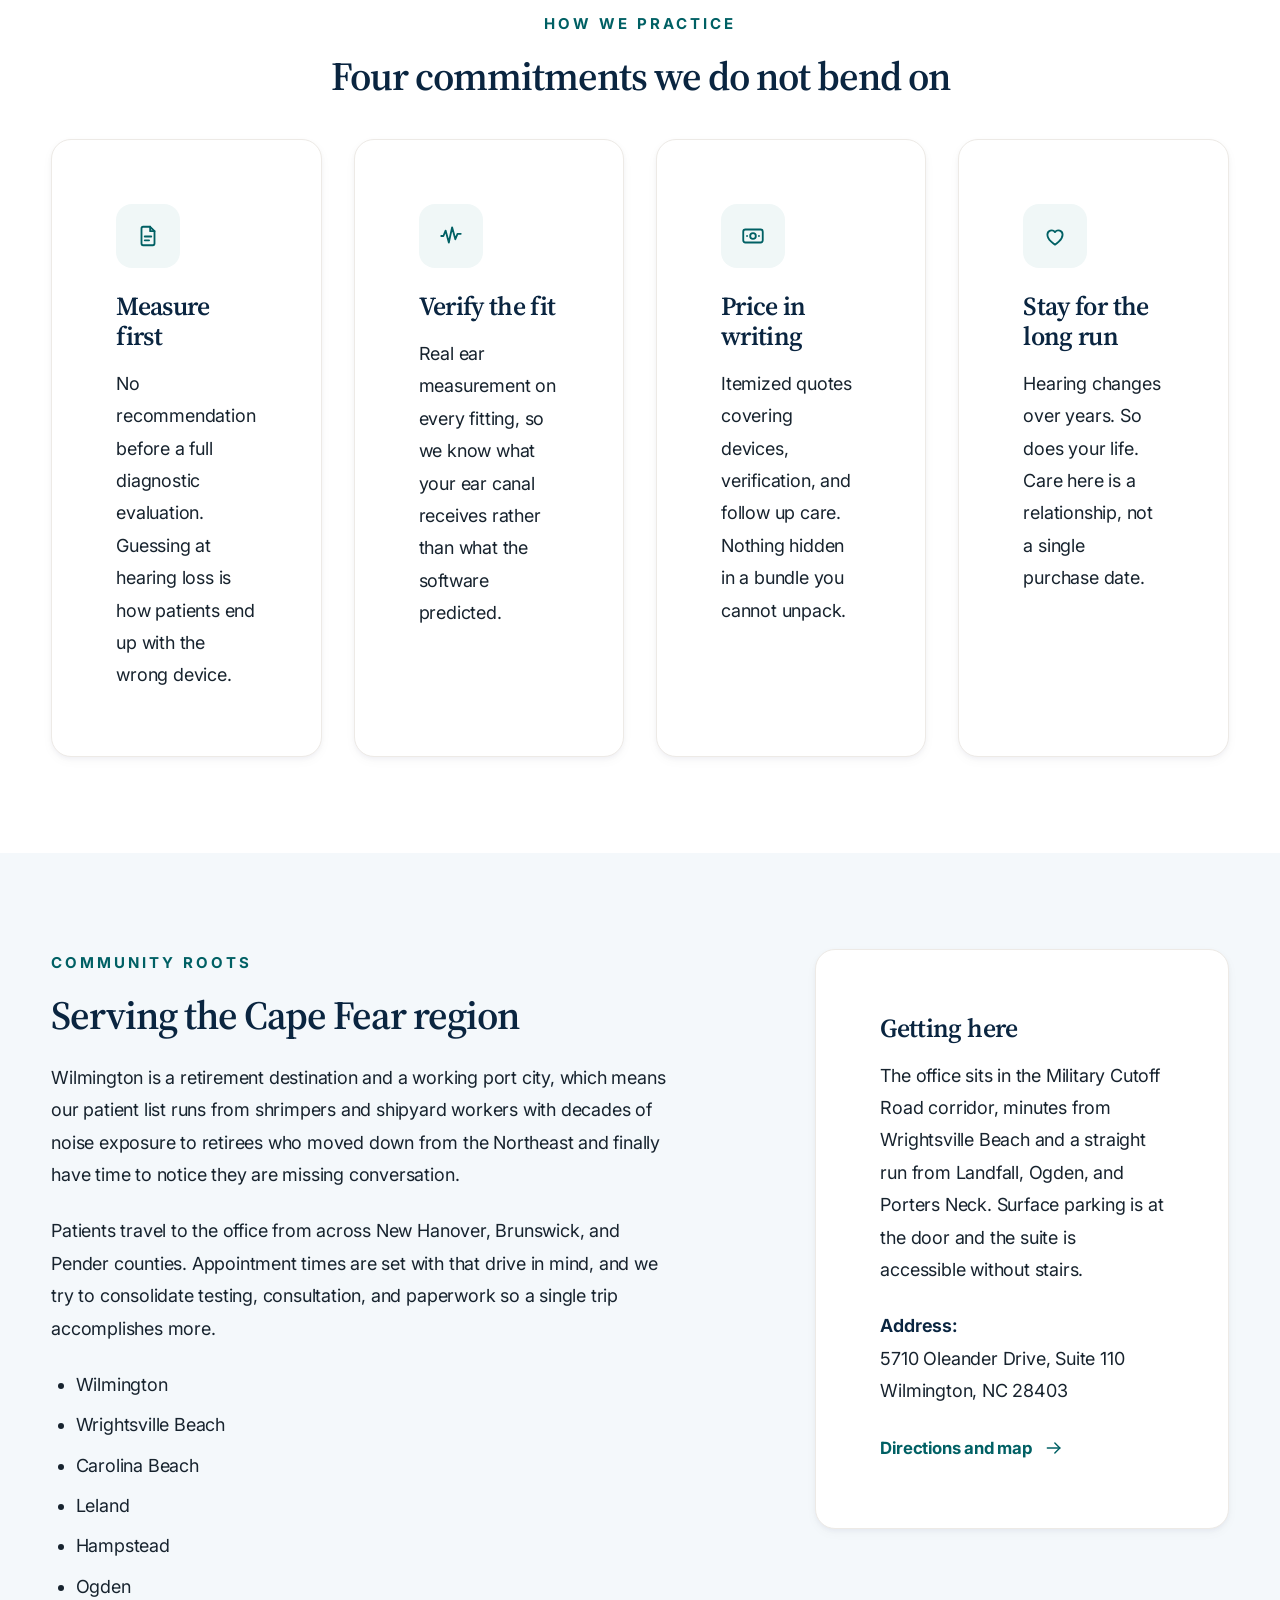
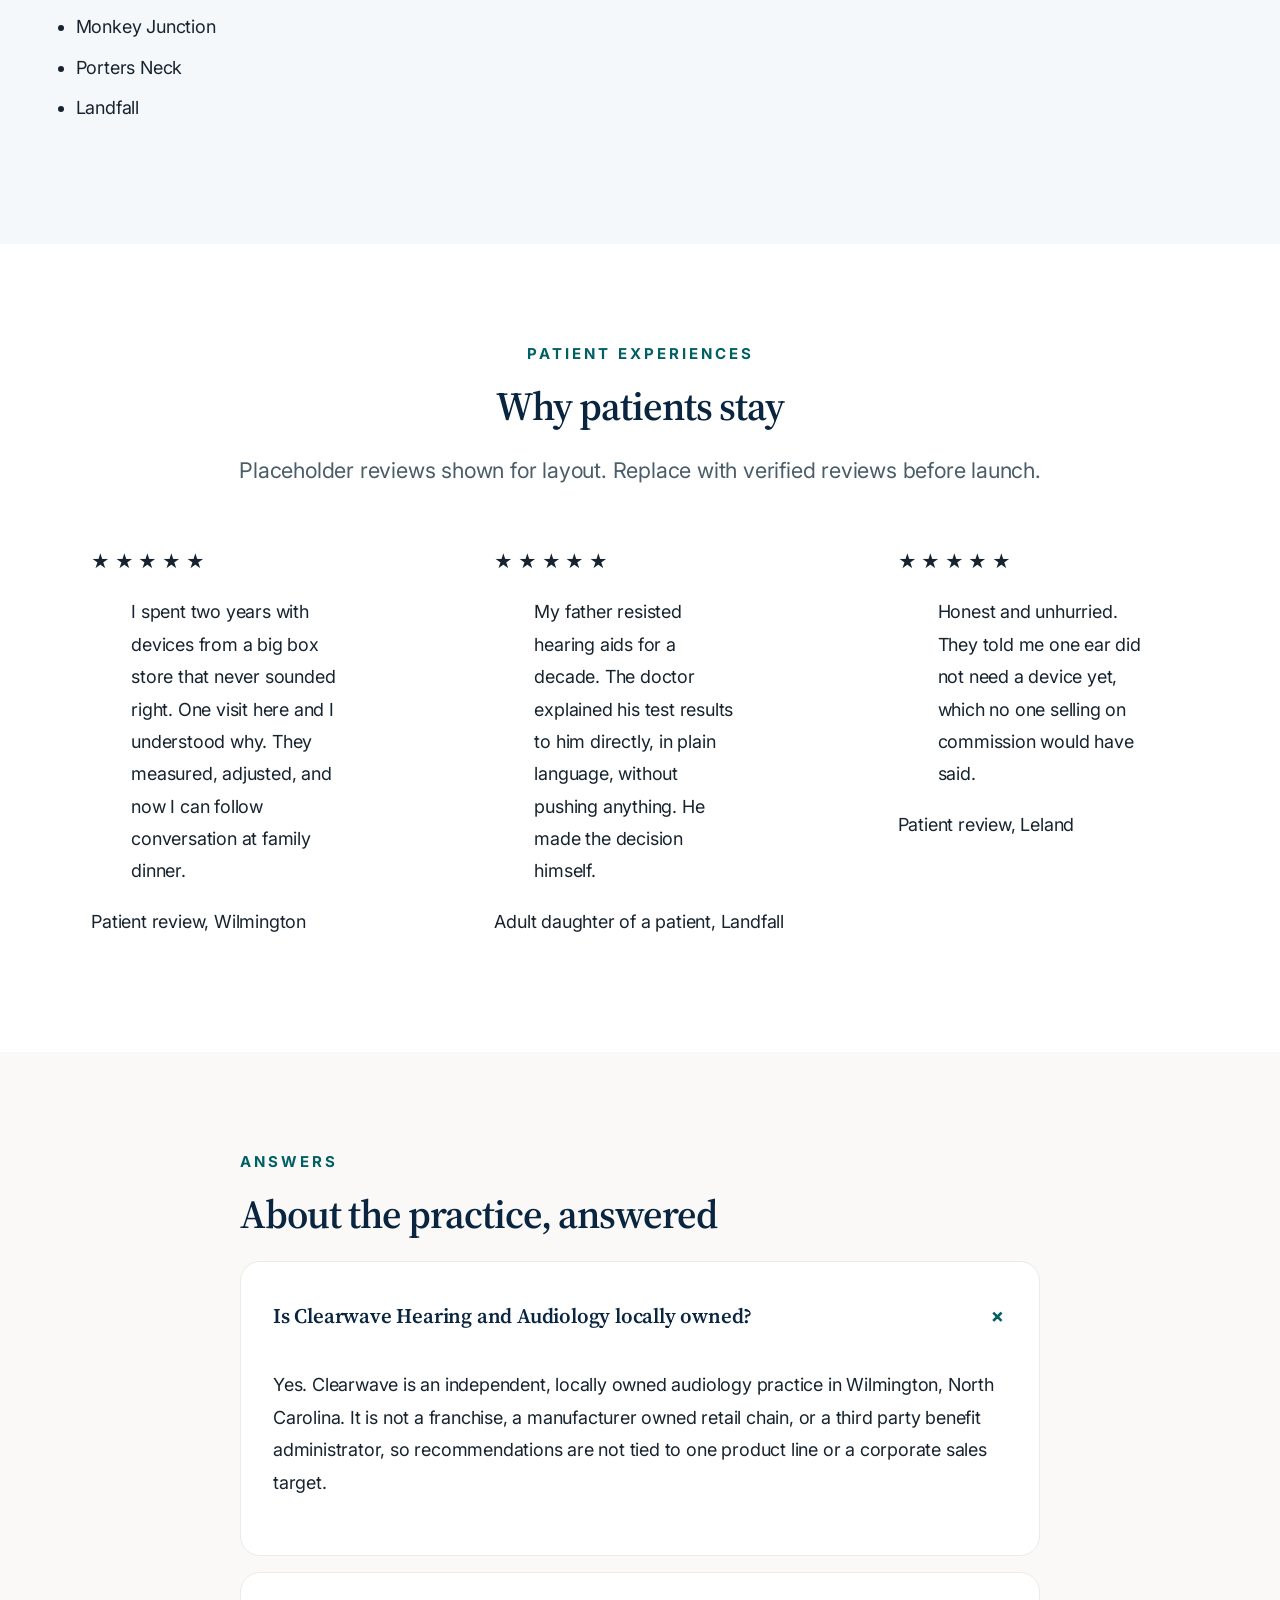
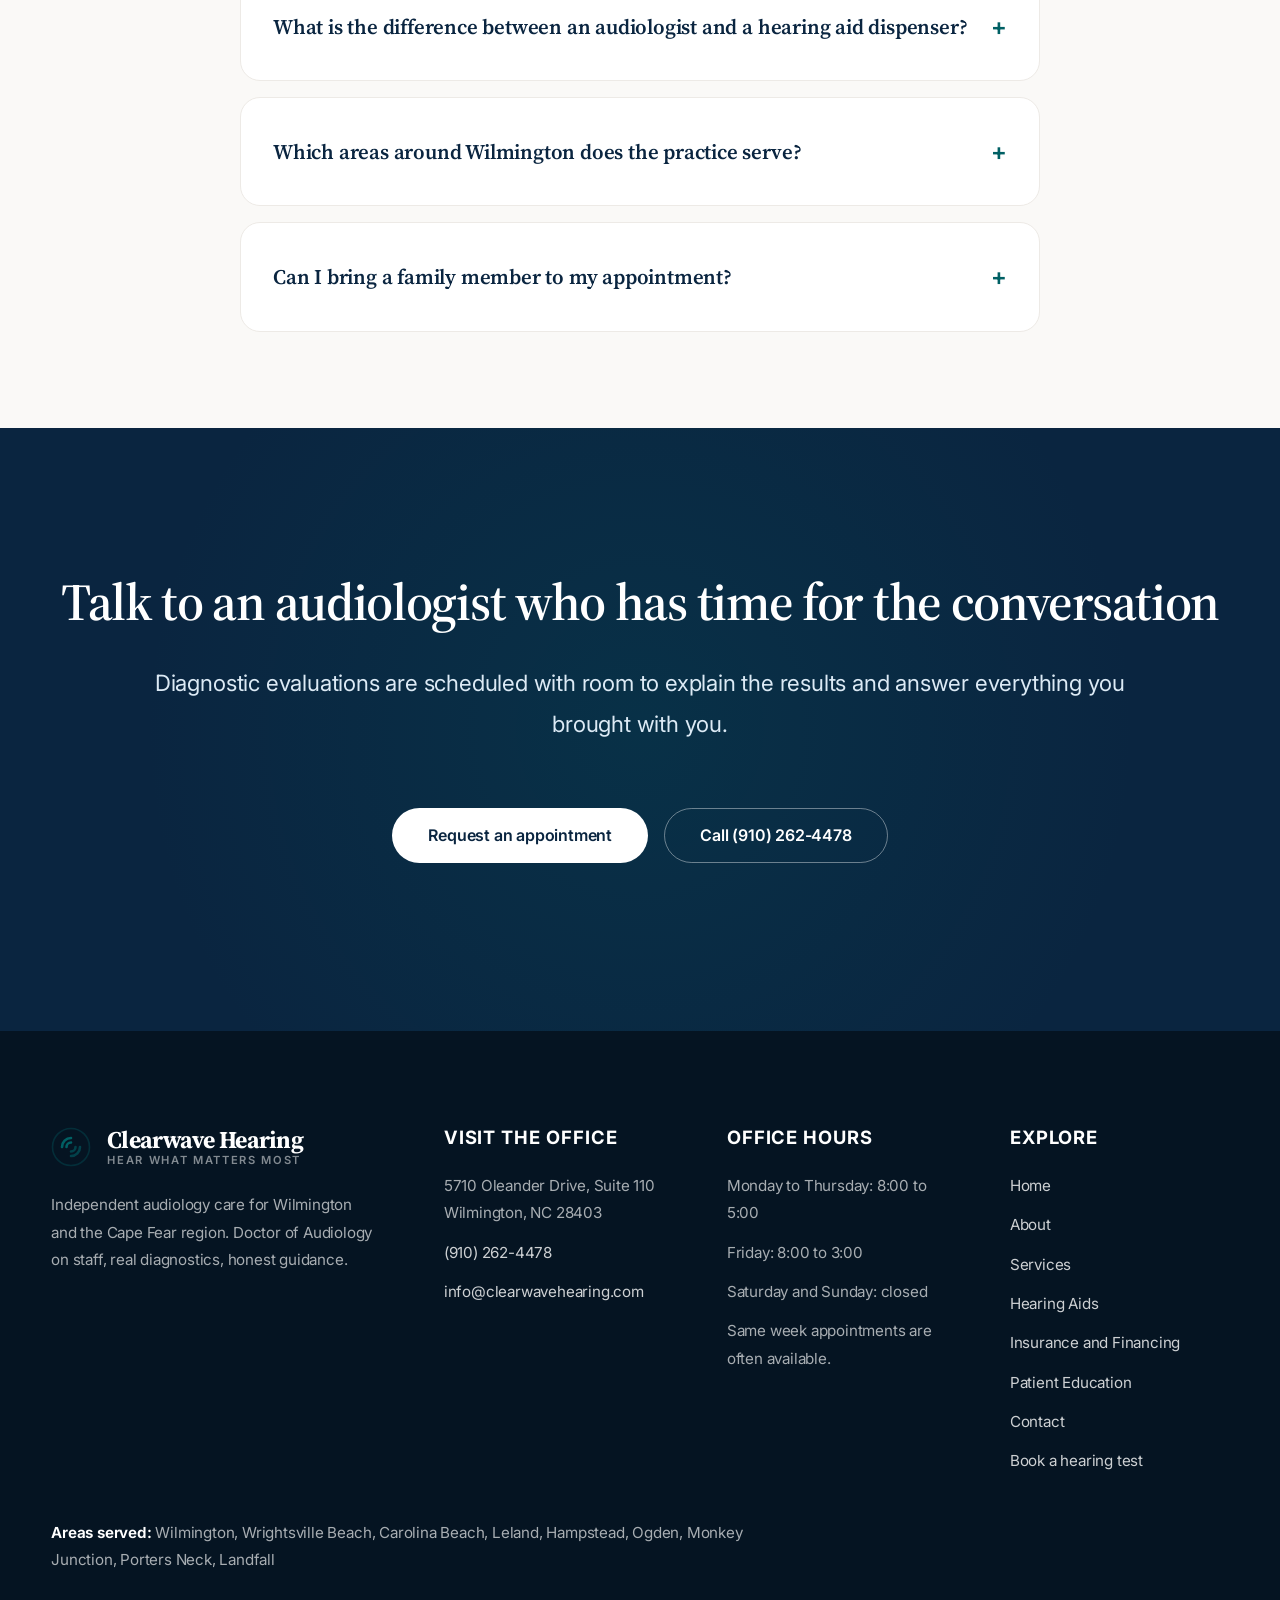
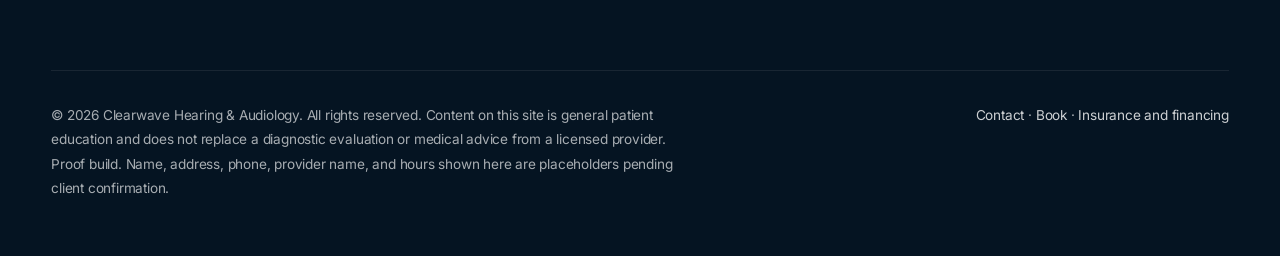
==== commit 5e80f99d: "OEDIT: Change the address to 5710 Oleander Drive, Suite 110, update" ====
--- a/about.html
+++ b/about.html
@@ -47,18 +47,18 @@
   "medicalSpecialty": "Audiology",
   "address": {
     "@type": "PostalAddress",
-    "streetAddress": "1234 Military Cutoff Road, Suite 200",
+    "streetAddress": "5710 Oleander Drive, Suite 110",
     "addressLocality": "Wilmington",
     "addressRegion": "NC",
-    "postalCode": "28405",
+    "postalCode": "28403",
     "addressCountry": "US"
   },
   "geo": {
     "@type": "GeoCoordinates",
-    "latitude": 34.2495,
-    "longitude": -77.8266
+    "latitude": 34.2144,
+    "longitude": -77.8422
   },
-  "hasMap": "https://www.google.com/maps/search/?api=1&query=1234+Military+Cutoff+Road%2C+Suite+200%2C+Wilmington%2C+NC+28405",
+  "hasMap": "https://www.google.com/maps/search/?api=1&query=5710+Oleander+Drive%2C+Suite+110%2C+Wilmington%2C+NC+28403",
   "areaServed": [
     {
       "@type": "City",
@@ -95,6 +95,10 @@
     {
       "@type": "City",
       "name": "Landfall"
+    },
+    {
+      "@type": "City",
+      "name": "Castle Hayne"
     }
   ],
   "openingHoursSpecification": [
@@ -269,7 +273,7 @@
 
   <div class="topbar">
     <div class="wrap">
-      <span class="topbar-item"><svg width="18" height="18" viewBox="0 0 24 24" fill="none" stroke="currentColor" stroke-width="1.7" stroke-linecap="round" stroke-linejoin="round" aria-hidden="true" focusable="false"><path d="M12 21s7-6.1 7-11a7 7 0 1 0-14 0c0 4.9 7 11 7 11Z"/><circle cx="12" cy="10" r="2.6"/></svg> 1234 Military Cutoff Road, Suite 200, Wilmington, NC 28405</span>
+      <span class="topbar-item"><svg width="18" height="18" viewBox="0 0 24 24" fill="none" stroke="currentColor" stroke-width="1.7" stroke-linecap="round" stroke-linejoin="round" aria-hidden="true" focusable="false"><path d="M12 21s7-6.1 7-11a7 7 0 1 0-14 0c0 4.9 7 11 7 11Z"/><circle cx="12" cy="10" r="2.6"/></svg> 5710 Oleander Drive, Suite 110, Wilmington, NC 28403</span>
       <span class="topbar-item"><svg width="18" height="18" viewBox="0 0 24 24" fill="none" stroke="currentColor" stroke-width="1.7" stroke-linecap="round" stroke-linejoin="round" aria-hidden="true" focusable="false"><circle cx="12" cy="12" r="8.5"/><path d="M12 7.5V12l3.2 2"/></svg> Mon to Thu 8:00 to 5:00, Fri 8:00 to 3:00</span>
       <span class="topbar-item"><svg width="18" height="18" viewBox="0 0 24 24" fill="none" stroke="currentColor" stroke-width="1.7" stroke-linecap="round" stroke-linejoin="round" aria-hidden="true" focusable="false"><path d="M6.6 3.5 9 8l-2 1.8a12.5 12.5 0 0 0 5.2 5.2L14 13l4.5 2.4a1.7 1.7 0 0 1 .8 2l-.5 1.7a2 2 0 0 1-2.3 1.4C9.6 19.3 4.7 14.4 3.5 7.5A2 2 0 0 1 4.9 5.2l1.7-.5a1.7 1.7 0 0 1 2 .8Z"/></svg> <a href="tel:+19102624478">(910) 262-4478</a></span>
     </div>
@@ -346,7 +350,7 @@
             <ul>
               <li><strong>Focus:</strong> diagnostic audiology and hearing aid care for adults</li>
               <li><strong>Provider:</strong> Dr. Renee Caldwell, Au.D.</li>
-              <li><strong>Location:</strong> 1234 Military Cutoff Road, Suite 200, Wilmington, NC 28405</li>
+              <li><strong>Location:</strong> 5710 Oleander Drive, Suite 110, Wilmington, NC 28403</li>
               <li><strong>Phone:</strong> <a href="tel:+19102624478">(910) 262-4478</a></li>
               <li><strong>Hours:</strong> Mon to Thu 8:00 to 5:00, Fri 8:00 to 3:00</li>
               <li><strong>Ownership:</strong> locally owned and independent</li>
@@ -425,7 +429,7 @@
           <aside class="card">
             <h3>Getting here</h3>
             <p>The office sits in the Military Cutoff Road corridor, minutes from Wrightsville Beach and a straight run from Landfall, Ogden, and Porters Neck. Surface parking is at the door and the suite is accessible without stairs.</p>
-            <p><strong>Address:</strong><br>1234 Military Cutoff Road, Suite 200<br>Wilmington, NC 28405</p>
+            <p><strong>Address:</strong><br>5710 Oleander Drive, Suite 110<br>Wilmington, NC 28403</p>
             <a class="more-link" href="contact.html">Directions and map <svg width="20" height="20" viewBox="0 0 24 24" fill="none" stroke="currentColor" stroke-width="1.7" stroke-linecap="round" stroke-linejoin="round" aria-hidden="true" focusable="false"><path d="M4 12h15"/><path d="m13 6 6 6-6 6"/></svg></a>
           </aside>
         </div>
@@ -531,7 +535,7 @@
         <div>
           <h3>Visit the office</h3>
           <ul>
-            <li>1234 Military Cutoff Road, Suite 200<br>Wilmington, NC 28405</li>
+            <li>5710 Oleander Drive, Suite 110<br>Wilmington, NC 28403</li>
             <li><a href="tel:+19102624478">(910) 262-4478</a></li>
             <li><a href="mailto:info@clearwavehearing.com">info@clearwavehearing.com</a></li>
           </ul>
--- a/assets/css/site.css
+++ b/assets/css/site.css
@@ -14,20 +14,20 @@
   --blue-600: #175a90;
   --blue-500: #1d6fae;
   --blue-100: #dceaf5;
-  --blue-050: #eef5fb;
-
-  --teal-600: #1f7f86;
+  --blue-050: #f4f8fb;
+
+  --teal-600: #006064;
   --teal-500: #006064;
-  --teal-100: #d8ecee;
-  --teal-050: #eef7f8;
-
-  --warm-100: #f7f5f2;
-  --warm-200: #efebe5;
-  --warm-300: #ded8cf;
+  --teal-100: #e0f2f1;
+  --teal-050: #f0f7f7;
+
+  --warm-100: #faf9f7;
+  --warm-200: #f2f0ed;
+  --warm-300: #e2ddd6;
 
   --ink: #17232e;
-  --ink-soft: #41545f;
-  --line: #e2ddd6;
+  --ink-soft: #4a5d68;
+  --line: #edeae6;
   --white: #ffffff;
 
   --focus: #b8570f;
@@ -36,14 +36,14 @@
   --font-display: "Source Serif 4", Georgia, "Times New Roman", serif;
   --font-body: "Inter", "Helvetica Neue", Arial, sans-serif;
 
-  --text-sm: 1rem;
+  --text-sm: 0.9375rem;
   --text-base: 1.125rem;     /* 18px */
-  --text-lg: 1.25rem;
-  --text-xl: 1.4rem;
-  --text-2xl: 1.75rem;
-  --text-3xl: 2.15rem;
-  --text-4xl: 2.75rem;
-  --text-hero: clamp(2.5rem, 5.2vw, 4rem);
+  --text-lg: 1.35rem;
+  --text-xl: 1.625rem;
+  --text-2xl: 2rem;
+  --text-3xl: 2.5rem;
+  --text-4xl: 3.25rem;
+  --text-hero: clamp(2.75rem, 6vw, 4.5rem);
 
   /* Space */
   --s-1: 0.25rem;
@@ -52,18 +52,20 @@
   --s-4: 1rem;
   --s-5: 1.5rem;
   --s-6: 2rem;
-  --s-7: 3rem;
-  --s-8: 4rem;
-  --s-9: 6rem;
+  --s-7: 4rem;
+  --s-8: 6rem;
+  --s-9: 9rem;
 
   /* Other */
-  --radius: 14px;
+  --radius: 20px;
   --radius-sm: 8px;
-  --radius-lg: 24px;
-  --shadow-sm: 0 1px 2px rgba(10, 37, 64, 0.06), 0 2px 8px rgba(10, 37, 64, 0.05);
-  --shadow-md: 0 4px 12px rgba(10, 37, 64, 0.08), 0 12px 32px rgba(10, 37, 64, 0.07);
-  --wrap: 1180px;
-  --wrap-narrow: 760px;
+  --radius-lg: 32px;
+  --shadow-sm: 0 2px 4px rgba(10, 37, 64, 0.04), 0 4px 12px rgba(10, 37, 64, 0.03);
+  --shadow-md: 0 10px 25px -5px rgba(10, 37, 64, 0.1), 0 8px 10px -6px rgba(10, 37, 64, 0.1);
+  --wrap: 1240px;
+  --wrap-narrow: 800px;
+  
+  --transition: 0.3s cubic-bezier(0.2, 0, 0, 1);
 }
 
 /* --- 2. Reset and base ------------------------------------------------- */
@@ -82,19 +84,19 @@
   color: var(--ink);
   font-family: var(--font-body);
   font-size: var(--text-base);
-  line-height: 1.75;
-  letter-spacing: -0.003em;
+  line-height: 1.8;
+  letter-spacing: -0.011em;
   -webkit-font-smoothing: antialiased;
 }
 
-img, svg, video { max-width: 100%; height: auto; }
+img, svg, video { max-width: 100%; height: auto; border-radius: var(--radius-sm); }
 
 h1, h2, h3, h4 {
   font-family: var(--font-display);
   color: var(--navy-900);
-  line-height: 1.18;
-  letter-spacing: -0.015em;
-  margin: 0 0 var(--s-4);
+  line-height: 1.15;
+  letter-spacing: -0.025em;
+  margin: 0 0 var(--s-5);
   font-weight: 600;
 }
 
@@ -103,12 +105,12 @@
 h3 { font-size: var(--text-xl); }
 h4 { font-size: var(--text-lg); }
 
-p { margin: 0 0 var(--s-5); max-width: 68ch; }
-
-a { color: var(--blue-600); text-decoration-thickness: 1px; text-underline-offset: 3px; }
+p { margin: 0 0 var(--s-5); max-width: 70ch; }
+
+a { color: var(--teal-600); text-decoration-thickness: 1px; text-underline-offset: 3px; transition: var(--transition); }
 a:hover { color: var(--navy-800); }
 
-strong { font-weight: 650; color: var(--navy-800); }
+strong { font-weight: 650; color: var(--navy-900); }
 
 ul, ol { margin: 0 0 var(--s-5); padding-left: 1.35em; }
 li { margin-bottom: var(--s-2); }
@@ -140,10 +142,9 @@
 
 /* --- 3. Layout helpers ------------------------------------------------- */
 .wrap {
-  width: 100%;
+  width: 92%;
   max-width: var(--wrap);
   margin-inline: auto;
-  padding-inline: var(--s-5);
 }
 .wrap-narrow { max-width: var(--wrap-narrow); }
 
@@ -156,30 +157,30 @@
   color: var(--blue-100);
 }
 .section-navy h2, .section-navy h3 { color: var(--white); }
-.section-navy a { color: var(--teal-100); }
+.section-navy a { color: var(--white); }
 
 .eyebrow {
   display: block;
   font-size: var(--text-sm);
-  font-weight: 600;
-  letter-spacing: 0.14em;
+  font-weight: 700;
+  letter-spacing: 0.2em;
   text-transform: uppercase;
   color: var(--teal-600);
-  margin-bottom: var(--s-3);
-}
-.section-navy .eyebrow { color: var(--teal-100); }
+  margin-bottom: var(--s-4);
+}
+.section-navy .eyebrow { color: var(--teal-100); opacity: 0.9; }
 
 .lead {
   font-size: var(--text-lg);
   color: var(--ink-soft);
-  line-height: 1.7;
+  line-height: 1.6;
 }
 .section-navy .lead { color: var(--blue-100); }
 
 .center { text-align: center; }
 .center p { margin-inline: auto; }
 
-.grid { display: grid; gap: var(--s-5); }
+.grid { display: grid; gap: var(--s-6); }
 .grid-2 { grid-template-columns: 1fr; }
 .grid-3 { grid-template-columns: 1fr; }
 .grid-4 { grid-template-columns: 1fr; }
@@ -192,44 +193,44 @@
   align-items: center;
   gap: var(--s-2);
   font-family: var(--font-body);
-  font-size: var(--text-base);
-  font-weight: 600;
-  line-height: 1.2;
-  padding: 0.95rem 1.6rem;
+  font-size: 1rem;
+  font-weight: 600;
+  line-height: 1;
+  padding: 1.15rem 2.2rem;
   border-radius: 999px;
-  border: 2px solid transparent;
+  border: 1.5px solid transparent;
   text-decoration: none;
   cursor: pointer;
-  transition: background-color 160ms ease, color 160ms ease,
-              border-color 160ms ease, transform 160ms ease;
-}
-.btn:hover { transform: translateY(-1px); }
-
-.btn-primary { background: var(--blue-600); color: var(--white); }
-.btn-primary:hover { background: var(--navy-800); color: var(--white); }
+  transition: var(--transition);
+}
+.btn:hover { transform: translateY(-2px); box-shadow: var(--shadow-md); }
+.btn:active { transform: translateY(0); }
+
+.btn-primary { background: var(--navy-900); color: var(--white); }
+.btn-primary:hover { background: var(--teal-600); color: var(--white); }
 
 .btn-teal { background: var(--teal-600); color: var(--white); }
-.btn-teal:hover { background: #17646a; color: var(--white); }
+.btn-teal:hover { background: var(--navy-900); color: var(--white); }
 
 .btn-ghost {
   background: transparent;
   color: var(--navy-800);
   border-color: var(--navy-700);
 }
-.btn-ghost:hover { background: var(--navy-900); color: var(--white); border-color: var(--navy-900); }
+.btn-ghost:hover { background: var(--navy-900); color: var(--white); }
 
 .btn-light {
   background: var(--white);
   color: var(--navy-900);
 }
-.btn-light:hover { background: var(--blue-100); color: var(--navy-900); }
+.btn-light:hover { background: var(--navy-900); color: var(--white); }
 
 .btn-outline-light {
   background: transparent;
   color: var(--white);
-  border-color: rgba(255, 255, 255, 0.6);
-}
-.btn-outline-light:hover { background: rgba(255, 255, 255, 0.14); color: var(--white); }
+  border-color: rgba(255, 255, 255, 0.4);
+}
+.btn-outline-light:hover { border-color: var(--white); background: rgba(255, 255, 255, 0.05); }
 
 .btn-row {
   display: flex;
@@ -242,28 +243,30 @@
 /* --- 5. Header --------------------------------------------------------- */
 .topbar {
   background: var(--navy-900);
-  color: var(--blue-100);
-  font-size: var(--text-sm);
+  color: rgba(255, 255, 255, 0.85);
+  font-size: 0.85rem;
+  letter-spacing: 0.02em;
 }
 .topbar .wrap {
   display: flex;
   flex-wrap: wrap;
-  gap: var(--s-2) var(--s-5);
-  align-items: center;
-  justify-content: space-between;
-  padding-block: var(--s-2);
-}
-.topbar a { color: var(--white); text-decoration: none; font-weight: 600; }
-.topbar a:hover { text-decoration: underline; }
+  gap: var(--s-2) var(--s-6);
+  align-items: center;
+  justify-content: flex-end;
+  padding-block: 0.65rem;
+}
+.topbar a { color: var(--white); text-decoration: none; }
+.topbar a:hover { opacity: 0.8; }
 .topbar-item { display: inline-flex; align-items: center; gap: var(--s-2); }
-.topbar svg { flex: none; }
+.topbar svg { flex: none; opacity: 0.7; }
 
 .site-header {
   position: sticky;
   top: 0;
   z-index: 100;
-  background: rgba(255, 255, 255, 0.96);
-  backdrop-filter: blur(8px);
+  background: rgba(255, 255, 255, 0.92);
+  backdrop-filter: blur(16px);
+  -webkit-backdrop-filter: blur(16px);
   border-bottom: 1px solid var(--line);
 }
 .site-header .wrap {
@@ -271,44 +274,45 @@
   align-items: center;
   justify-content: space-between;
   gap: var(--s-5);
-  padding-block: var(--s-3);
+  padding-block: 1.25rem;
 }
 
 .brand {
   display: inline-flex;
   align-items: center;
-  gap: var(--s-3);
+  gap: var(--s-4);
   text-decoration: none;
   color: var(--navy-900);
 }
 .brand-mark { color: var(--teal-600); flex: none; }
-.brand-text { display: flex; flex-direction: column; line-height: 1.1; }
+.brand-text { display: flex; flex-direction: column; line-height: 1; }
 .brand-name {
   font-family: var(--font-display);
-  font-size: 1.35rem;
-  font-weight: 650;
-  letter-spacing: -0.02em;
+  font-size: 1.5rem;
+  font-weight: 700;
+  letter-spacing: -0.03em;
 }
 .brand-tag {
-  font-size: 0.78rem;
-  letter-spacing: 0.1em;
+  font-size: 0.7rem;
+  letter-spacing: 0.15em;
   text-transform: uppercase;
-  color: var(--teal-600);
-  font-weight: 600;
+  color: var(--ink-soft);
+  font-weight: 600;
+  margin-top: 0.2rem;
 }
 
 .nav-toggle {
   display: inline-flex;
   align-items: center;
   gap: var(--s-2);
-  background: var(--white);
-  border: 2px solid var(--navy-700);
+  background: var(--warm-100);
+  border: 1px solid var(--line);
   color: var(--navy-800);
   font-family: var(--font-body);
   font-size: var(--text-sm);
   font-weight: 600;
   border-radius: 999px;
-  padding: 0.55rem 1rem;
+  padding: 0.6rem 1.2rem;
   cursor: pointer;
 }
 
@@ -319,27 +323,25 @@
   padding: 0;
   display: flex;
   flex-direction: column;
-  gap: var(--s-1);
 }
 .site-nav a {
   display: block;
-  padding: var(--s-3) var(--s-2);
-  color: var(--navy-800);
+  padding: var(--s-4);
+  color: var(--navy-900);
   font-weight: 600;
   text-decoration: none;
-  border-radius: var(--radius-sm);
-}
-.site-nav a:hover { background: var(--blue-050); color: var(--navy-900); }
+  font-size: 1.05rem;
+}
+.site-nav a:hover { color: var(--teal-600); }
 .site-nav a[aria-current="page"] { color: var(--teal-600); }
 .site-nav .nav-cta { margin-top: var(--s-4); }
 .site-nav .nav-cta a {
-  background: var(--blue-600);
+  background: var(--navy-900);
   color: var(--white);
   border-radius: 999px;
   text-align: center;
-  padding: 0.85rem 1.25rem;
-}
-.site-nav .nav-cta a:hover { background: var(--navy-800); color: var(--white); }
+  padding: 1rem 2rem;
+}
 
 .site-nav.is-open {
   display: block;
@@ -350,71 +352,78 @@
   background: var(--white);
   border-bottom: 1px solid var(--line);
   box-shadow: var(--shadow-md);
-  padding: var(--s-4) var(--s-5) var(--s-5);
+  padding: var(--s-4) 4% var(--s-6);
 }
 
 /* --- 6. Hero ----------------------------------------------------------- */
 .hero {
   position: relative;
   overflow: hidden;
-  background:
-    radial-gradient(120% 90% at 88% 8%, rgba(42, 154, 161, 0.22) 0%, rgba(42, 154, 161, 0) 60%),
-    linear-gradient(160deg, #0a2540 0%, #123f6b 52%, #1b6a86 100%);
-  color: #e8f2f8;
-  padding-block: var(--s-8);
-}
-.hero::after {
+  background: #faf9f7;
+  padding-block: var(--s-9);
+}
+.hero::before {
   content: "";
   position: absolute;
-  inset: 0;
+  top: 0; right: 0;
+  width: 60%; height: 100%;
+  background: radial-gradient(circle at 70% 30%, rgba(0, 96, 100, 0.08) 0%, transparent 70%);
   pointer-events: none;
-  background-image:
-    repeating-radial-gradient(circle at 100% 100%,
-      rgba(255, 255, 255, 0.075) 0 1px,
-      rgba(255, 255, 255, 0) 1px 42px);
-  opacity: 0.9;
 }
 .hero > * { position: relative; z-index: 1; }
-.hero h1 { color: var(--white); margin-bottom: var(--s-5); }
-.hero p { color: #d7e6f1; font-size: var(--text-lg); }
-.hero-inner { display: grid; gap: var(--s-7); align-items: center; }
+.hero h1 { margin-bottom: var(--s-6); max-width: 15ch; }
+.hero p.hero-lead { font-size: 1.45rem; line-height: 1.5; color: var(--ink-soft); max-width: 50ch; margin-bottom: var(--s-7); }
+
+.hero-inner { display: grid; gap: var(--s-8); align-items: center; }
 
 .hero-card {
-  background: rgba(255, 255, 255, 0.97);
+  background: var(--white);
   color: var(--ink);
   border-radius: var(--radius-lg);
-  padding: var(--s-6);
-  box-shadow: var(--shadow-md);
-}
-.hero-card h2 { font-size: var(--text-xl); margin-bottom: var(--s-4); }
-.hero-card p { font-size: var(--text-base); color: var(--ink-soft); }
-.hero-card dl { margin: 0; }
+  padding: var(--s-7);
+  box-shadow: 0 30px 60px -12px rgba(10, 37, 64, 0.12), 0 18px 36px -18px rgba(10, 37, 64, 0.1);
+  border: 1px solid var(--line);
+}
+.hero-card h2 { font-size: var(--text-xl); margin-bottom: var(--s-5); border-bottom: 1px solid var(--line); padding-bottom: var(--s-4); }
+.hero-card dl { margin: 0 0 var(--s-6); }
 .hero-card dt {
-  font-weight: 650;
-  color: var(--navy-800);
-  font-size: var(--text-sm);
-  letter-spacing: 0.06em;
+  font-weight: 700;
+  color: var(--teal-600);
+  font-size: 0.75rem;
+  letter-spacing: 0.12em;
   text-transform: uppercase;
-}
-.hero-card dd { margin: 0 0 var(--s-4); color: var(--ink-soft); }
+  margin-bottom: 0.25rem;
+}
+.hero-card dd { margin: 0 0 var(--s-5); color: var(--ink); font-weight: 500; }
+.hero-card dd:last-child { margin-bottom: 0; }
 
 .page-hero {
-  background: linear-gradient(155deg, var(--navy-900) 0%, var(--navy-700) 65%, #1c6178 100%);
-  color: #dceaf5;
-  padding-block: var(--s-7);
-}
-.page-hero h1 { color: var(--white); font-size: clamp(2.1rem, 4.2vw, 3.1rem); }
-.page-hero p { color: #cfe2ef; font-size: var(--text-lg); max-width: 62ch; margin-bottom: 0; }
-.page-hero .eyebrow { color: var(--teal-100); }
+  background: var(--navy-900);
+  color: var(--blue-100);
+  padding-block: var(--s-8);
+  position: relative;
+  overflow: hidden;
+}
+.page-hero::after {
+  content: "";
+  position: absolute;
+  inset: 0;
+  background: radial-gradient(circle at 90% 10%, rgba(0, 96, 100, 0.3) 0%, transparent 50%);
+  opacity: 0.5;
+}
+.page-hero .wrap { position: relative; z-index: 1; }
+.page-hero h1 { color: var(--white); margin-bottom: var(--s-4); }
+.page-hero p { font-size: 1.25rem; opacity: 0.9; }
 
 .crumbs {
   font-size: var(--text-sm);
   color: var(--ink-soft);
-  padding-block: var(--s-3);
+  padding-block: var(--s-4);
+  background: var(--warm-100);
   border-bottom: 1px solid var(--line);
 }
 .crumbs ol { list-style: none; display: flex; flex-wrap: wrap; gap: var(--s-2); margin: 0; padding: 0; }
-.crumbs li::after { content: "/"; margin-left: var(--s-2); color: var(--warm-300); }
+.crumbs li::after { content: "›"; margin-left: var(--s-2); color: var(--warm-300); font-size: 1.2em; line-height: 1; }
 .crumbs li:last-child::after { content: ""; }
 
 /* --- 7. Cards and content blocks -------------------------------------- */
@@ -422,194 +431,116 @@
   background: var(--white);
   border: 1px solid var(--line);
   border-radius: var(--radius);
-  padding: var(--s-6);
+  padding: var(--s-7);
   box-shadow: var(--shadow-sm);
-  transition: transform 180ms ease, box-shadow 180ms ease, border-color 180ms ease;
-}
-.card h3 { margin-bottom: var(--s-3); }
+  transition: var(--transition);
+}
+.card h3 { margin-bottom: var(--s-4); }
 .card p:last-child { margin-bottom: 0; }
-.card-link:hover { transform: translateY(-3px); box-shadow: var(--shadow-md); border-color: var(--blue-100); }
+.card-link:hover { transform: translateY(-5px); box-shadow: var(--shadow-md); border-color: var(--teal-100); }
 
 .card-icon {
   display: inline-flex;
   align-items: center;
   justify-content: center;
-  width: 52px;
-  height: 52px;
-  border-radius: 14px;
+  width: 64px;
+  height: 64px;
+  border-radius: 16px;
   background: var(--teal-050);
   color: var(--teal-600);
-  margin-bottom: var(--s-4);
+  margin-bottom: var(--s-5);
 }
 
 .more-link {
   display: inline-flex;
   align-items: center;
-  gap: var(--s-2);
-  font-weight: 650;
+  gap: var(--s-3);
+  font-weight: 700;
   text-decoration: none;
-  color: var(--blue-600);
-}
-.more-link:hover { text-decoration: underline; }
-.more-link svg { transition: transform 160ms ease; }
-.more-link:hover svg { transform: translateX(3px); }
-
-.trustbar { background: var(--warm-100); border-bottom: 1px solid var(--line); padding-block: var(--s-6); }
+  color: var(--teal-600);
+  font-size: 1.05rem;
+}
+.more-link svg { transition: transform 0.2s ease; }
+.more-link:hover svg { transform: translateX(5px); }
+
+.trustbar { background: var(--white); border-bottom: 1px solid var(--line); padding-block: var(--s-7); }
 .trustbar ul {
   list-style: none;
   margin: 0;
   padding: 0;
   display: grid;
-  gap: var(--s-5);
+  gap: var(--s-6);
 }
 .trustbar li {
   display: flex;
-  gap: var(--s-3);
+  gap: var(--s-4);
+  align-items: center;
+  margin: 0;
+  font-weight: 600;
+  color: var(--navy-800);
+  font-size: 0.95rem;
+}
+.trustbar svg { flex: none; color: var(--teal-600); width: 24px; height: 24px; }
+
+.media-block {
+  border-radius: var(--radius-lg);
+  overflow: hidden;
+  box-shadow: var(--shadow-md);
+  position: relative;
+  background: var(--warm-200);
+}
+.media-block img { 
+  display: block; 
+  width: 100%; 
+  height: 100%; 
+  object-fit: cover; 
+  border-radius: 0; 
+  transition: transform 0.6s cubic-bezier(0.2, 0, 0, 1);
+}
+.media-block:hover img { transform: scale(1.03); }
+.media-caption {
+  position: absolute;
+  bottom: var(--s-5);
+  left: var(--s-5);
+  background: rgba(255, 255, 255, 0.9);
+  backdrop-filter: blur(4px);
+  padding: 0.5rem 1rem;
+  font-size: 0.8rem;
+  font-weight: 600;
+  border-radius: 4px;
+  color: var(--navy-900);
+}
+
+.checklist { list-style: none; padding: 0; }
+.checklist li {
+  display: flex;
+  gap: var(--s-4);
   align-items: flex-start;
-  margin: 0;
-  font-weight: 600;
-  color: var(--navy-800);
-}
-.trustbar svg { flex: none; color: var(--teal-600); margin-top: 3px; }
-
-.stat {
-  border-left: 4px solid var(--teal-500);
-  padding-left: var(--s-5);
-}
-.stat .stat-num {
+  margin-bottom: var(--s-4);
+  font-weight: 500;
+}
+.checklist svg { flex: none; color: var(--teal-600); margin-top: 4px; width: 22px; height: 22px; }
+
+.step-card {
+  padding: var(--s-6);
+  border-left: 1px solid var(--line);
+  position: relative;
+}
+.step-num {
   display: block;
   font-family: var(--font-display);
-  font-size: var(--text-4xl);
-  font-weight: 650;
-  color: var(--navy-900);
-  line-height: 1.05;
-}
-.stat p { margin: var(--s-2) 0 0; color: var(--ink-soft); font-size: var(--text-sm); }
-
-.media-block {
-  border-radius: var(--radius-lg);
-  min-height: 300px;
-  background:
-    radial-gradient(90% 80% at 20% 15%, rgba(255, 255, 255, 0.3) 0%, rgba(255, 255, 255, 0) 55%),
-    linear-gradient(150deg, var(--teal-500) 0%, var(--blue-600) 55%, var(--navy-900) 100%);
-  position: relative;
-  overflow: hidden;
-}
-.media-block::after {
-  content: "";
-  position: absolute;
-  inset: 0;
-  background-image: repeating-linear-gradient(
-    118deg,
-    rgba(255, 255, 255, 0.09) 0 2px,
-    rgba(255, 255, 255, 0) 2px 18px);
-}
-.media-block.is-soft {
-  background:
-    radial-gradient(80% 70% at 78% 20%, rgba(42, 154, 161, 0.28) 0%, rgba(42, 154, 161, 0) 60%),
-    linear-gradient(150deg, var(--blue-100) 0%, var(--teal-100) 100%);
-}
-.media-block.is-soft::after { opacity: 0.5; }
-.media-caption {
-  position: absolute;
-  bottom: 0;
-  left: 0;
-  right: 0;
-  z-index: 2;
-  padding: var(--s-5);
-  font-size: var(--text-sm);
-  color: var(--white);
-  background: linear-gradient(0deg, rgba(10, 37, 64, 0.78) 0%, rgba(10, 37, 64, 0) 100%);
-}
-.media-block.is-soft .media-caption { color: var(--navy-900); background: none; }
-
-.quote {
-  background: var(--white);
-  border: 1px solid var(--line);
-  border-top: 4px solid var(--teal-500);
-  border-radius: var(--radius);
-  padding: var(--s-6);
-  margin: 0;
-  box-shadow: var(--shadow-sm);
-}
-.quote blockquote { margin: 0 0 var(--s-4); font-size: var(--text-lg); color: var(--navy-800); }
-.quote figcaption { font-size: var(--text-sm); color: var(--ink-soft); font-weight: 600; }
-.stars { color: #b8570f; letter-spacing: 0.14em; margin-bottom: var(--s-3); display: block; }
-
-.checklist { list-style: none; padding: 0; }
-.checklist li {
-  display: flex;
-  gap: var(--s-3);
-  align-items: flex-start;
-  margin-bottom: var(--s-3);
-}
-.checklist svg { flex: none; color: var(--teal-600); margin-top: 5px; }
-
-.steps { list-style: none; padding: 0; counter-reset: step; }
-.steps > li {
-  counter-increment: step;
-  position: relative;
-  padding-left: 3.5rem;
-  margin-bottom: var(--s-6);
-}
-.steps > li::before {
-  content: counter(step);
-  position: absolute;
-  left: 0;
-  top: 0;
-  width: 2.5rem;
-  height: 2.5rem;
-  border-radius: 50%;
-  background: var(--blue-050);
-  color: var(--navy-800);
-  border: 2px solid var(--blue-100);
-  display: flex;
-  align-items: center;
-  justify-content: center;
+  font-size: 3rem;
+  line-height: 1;
   font-weight: 700;
-  font-size: var(--text-sm);
-}
-.steps h3 { margin-bottom: var(--s-2); font-size: var(--text-lg); }
-.steps p { margin-bottom: 0; }
-
-.table-wrap { overflow-x: auto; margin-bottom: var(--s-5); }
-table {
-  width: 100%;
-  border-collapse: collapse;
-  font-size: var(--text-sm);
-  min-width: 560px;
-}
-caption { text-align: left; font-size: var(--text-sm); color: var(--ink-soft); padding-bottom: var(--s-3); }
-th, td {
-  text-align: left;
-  padding: var(--s-3) var(--s-4);
-  border-bottom: 1px solid var(--line);
-  vertical-align: top;
-}
-thead th { background: var(--navy-900); color: var(--white); font-weight: 650; }
-tbody tr:nth-child(even) { background: var(--warm-100); }
-
-.pill-list { list-style: none; padding: 0; display: flex; flex-wrap: wrap; gap: var(--s-3); }
-.pill-list li {
-  margin: 0;
-  background: var(--white);
-  border: 1px solid var(--line);
-  border-radius: 999px;
-  padding: 0.45rem 1rem;
-  font-size: var(--text-sm);
-  font-weight: 600;
-  color: var(--navy-800);
-}
-
-.note {
-  background: var(--teal-050);
-  border-left: 4px solid var(--teal-500);
-  border-radius: var(--radius-sm);
-  padding: var(--s-5);
-  margin-bottom: var(--s-5);
-}
-.note p:last-child { margin-bottom: 0; }
-.note h3 { font-size: var(--text-lg); }
+  color: var(--teal-050);
+  position: absolute;
+  top: var(--s-5);
+  left: var(--s-6);
+  z-index: 0;
+  user-select: none;
+}
+.step-card h3, .step-card p { position: relative; z-index: 1; }
+.step-card h3 { font-size: 1.4rem; margin-top: 1.5rem; }
 
 /* --- 8. FAQ ------------------------------------------------------------ */
 .faq { display: grid; gap: var(--s-4); }
@@ -617,236 +548,116 @@
   background: var(--white);
   border: 1px solid var(--line);
   border-radius: var(--radius);
-  box-shadow: var(--shadow-sm);
+  transition: var(--transition);
 }
 .faq summary {
   cursor: pointer;
   list-style: none;
   display: flex;
   justify-content: space-between;
-  align-items: flex-start;
+  align-items: center;
   gap: var(--s-4);
-  padding: var(--s-5);
+  padding: var(--s-6);
   font-family: var(--font-display);
-  font-size: var(--text-lg);
+  font-size: 1.3rem;
   font-weight: 600;
   color: var(--navy-900);
 }
 .faq summary::-webkit-details-marker { display: none; }
 .faq summary::after {
-  content: "";
-  flex: none;
-  width: 14px;
-  height: 14px;
-  margin-top: 8px;
-  border-right: 2.5px solid var(--teal-600);
-  border-bottom: 2.5px solid var(--teal-600);
-  transform: rotate(45deg);
-  transition: transform 180ms ease;
-}
-.faq details[open] summary::after { transform: rotate(225deg); }
-.faq .faq-body { padding: 0 var(--s-5) var(--s-5); }
-.faq .faq-body p:last-child { margin-bottom: 0; }
-
-/* --- 9. Forms ---------------------------------------------------------- */
-.form-card {
-  background: var(--white);
-  border: 1px solid var(--line);
-  border-radius: var(--radius-lg);
-  padding: var(--s-6);
-  box-shadow: var(--shadow-md);
-}
-.field { margin-bottom: var(--s-5); }
-.field label {
-  display: block;
-  font-weight: 650;
-  color: var(--navy-800);
-  margin-bottom: var(--s-2);
-}
-.field .hint { display: block; font-size: var(--text-sm); color: var(--ink-soft); font-weight: 400; }
-input, select, textarea {
-  width: 100%;
+  content: "+";
   font-family: var(--font-body);
-  font-size: var(--text-base);
-  color: var(--ink);
-  background: var(--white);
-  border: 2px solid var(--warm-300);
-  border-radius: var(--radius-sm);
-  padding: 0.8rem 0.9rem;
-  line-height: 1.5;
-}
-textarea { min-height: 150px; resize: vertical; }
-input:focus, select:focus, textarea:focus { border-color: var(--blue-500); }
-.field-row { display: grid; gap: var(--s-5); }
-.consent { display: flex; gap: var(--s-3); align-items: flex-start; }
-.consent input { width: 22px; height: 22px; flex: none; margin-top: 4px; }
-.consent label { font-weight: 400; font-size: var(--text-sm); color: var(--ink-soft); }
-.form-status {
-  margin-top: var(--s-4);
-  padding: var(--s-4);
-  border-radius: var(--radius-sm);
-  background: var(--blue-050);
-  border-left: 4px solid var(--blue-500);
-  font-size: var(--text-sm);
-}
-.form-status[hidden] { display: none; }
-
-/* --- 10. Blog ---------------------------------------------------------- */
-.post-card { display: flex; flex-direction: column; }
-.post-card .post-thumb {
-  height: 170px;
-  border-radius: var(--radius-sm);
-  margin-bottom: var(--s-4);
-  background: linear-gradient(140deg, var(--blue-100) 0%, var(--teal-100) 100%);
+  font-size: 1.5rem;
+  color: var(--teal-600);
+  transition: transform 0.3s ease;
+}
+.faq details[open] summary::after { transform: rotate(45deg); }
+.faq .faq-body { padding: 0 var(--s-6) var(--s-6); border-top: 0; }
+
+/* --- 12. CTA band ------------------------------------------------------ */
+.cta-band {
+  background: var(--navy-900);
+  color: var(--white);
+  padding-block: var(--s-9);
   position: relative;
   overflow: hidden;
 }
-.post-card .post-thumb::after {
+.cta-band::before {
   content: "";
   position: absolute;
   inset: 0;
-  background-image: repeating-linear-gradient(
-    118deg,
-    rgba(10, 37, 64, 0.07) 0 2px,
-    rgba(10, 37, 64, 0) 2px 16px);
-}
-.post-meta {
-  font-size: 0.95rem;
-  color: var(--ink-soft);
-  letter-spacing: 0.04em;
-  text-transform: uppercase;
-  font-weight: 600;
-  margin-bottom: var(--s-2);
-}
-.post-card h3 { font-size: var(--text-lg); }
-.post-card .more-link { margin-top: auto; }
-
-/* --- 11. Map ----------------------------------------------------------- */
-.map-frame {
-  border: 1px solid var(--line);
-  border-radius: var(--radius);
-  overflow: hidden;
-  box-shadow: var(--shadow-sm);
-  background: var(--warm-100);
-}
-.map-frame { position: relative; }
-.map-frame iframe { display: block; width: 100%; height: 380px; border: 0; position: relative; z-index: 1; }
-.map-fallback {
-  position: absolute;
-  inset: 0;
-  z-index: 0;
-  margin: 0;
-  max-width: none;
-  display: flex;
-  align-items: center;
-  justify-content: center;
-  text-align: center;
-  padding: var(--s-6);
-  font-size: var(--text-sm);
-  color: var(--ink-soft);
-  background: linear-gradient(140deg, var(--blue-050) 0%, var(--teal-050) 100%);
-}
-
-/* --- 12. CTA band ------------------------------------------------------ */
-.cta-band {
-  background:
-    radial-gradient(100% 120% at 85% 10%, rgba(42, 154, 161, 0.3) 0%, rgba(42, 154, 161, 0) 60%),
-    linear-gradient(150deg, var(--navy-900) 0%, var(--navy-700) 100%);
-  color: #dceaf5;
-  padding-block: var(--s-8);
-}
-.cta-band h2 { color: var(--white); }
-.cta-band p { color: #cfe2ef; font-size: var(--text-lg); }
+  background: radial-gradient(circle at 50% 50%, rgba(0, 96, 100, 0.2) 0%, transparent 70%);
+}
+.cta-band .wrap { position: relative; z-index: 1; }
+.cta-band h2 { color: var(--white); font-size: var(--text-4xl); margin-bottom: var(--s-6); }
+.cta-band p { color: var(--blue-100); font-size: 1.4rem; margin-inline: auto; margin-bottom: var(--s-7); }
 
 /* --- 13. Footer -------------------------------------------------------- */
 .site-footer {
-  background: var(--navy-900);
-  color: #c3d7e6;
+  background: #051422;
+  color: rgba(255, 255, 255, 0.65);
   padding-block: var(--s-8) var(--s-6);
-  font-size: var(--text-sm);
-}
-.site-footer h2, .site-footer h3 {
+  font-size: 0.95rem;
+}
+.site-footer h3 {
   color: var(--white);
-  font-size: var(--text-lg);
-  margin-bottom: var(--s-4);
-}
-.site-footer a { color: #dceaf5; text-decoration: none; }
-.site-footer a:hover { text-decoration: underline; color: var(--white); }
-.footer-grid { display: grid; gap: var(--s-6); }
+  font-size: 1.15rem;
+  margin-bottom: var(--s-5);
+  letter-spacing: 0.05em;
+  text-transform: uppercase;
+  font-family: var(--font-body);
+  font-weight: 700;
+}
+.site-footer a { color: rgba(255, 255, 255, 0.8); text-decoration: none; }
+.site-footer a:hover { color: var(--white); text-decoration: underline; }
+.footer-grid { display: grid; gap: var(--s-7); }
 .site-footer ul { list-style: none; padding: 0; margin: 0; }
 .site-footer li { margin-bottom: var(--s-3); }
-.site-footer .brand { color: var(--white); }
 .site-footer .brand-name { color: var(--white); }
-.site-footer .brand-tag, .site-footer .brand-mark { color: var(--teal-100); }
+.site-footer .brand-tag { color: rgba(255, 255, 255, 0.5); }
 .footer-note {
-  margin-top: var(--s-7);
-  padding-top: var(--s-5);
-  border-top: 1px solid rgba(255, 255, 255, 0.16);
+  margin-top: var(--s-8);
+  padding-top: var(--s-6);
+  border-top: 1px solid rgba(255, 255, 255, 0.08);
   display: flex;
   flex-wrap: wrap;
-  gap: var(--s-3) var(--s-5);
+  gap: var(--s-5);
   justify-content: space-between;
-  color: #a9c2d5;
-}
-.footer-note p { margin: 0; max-width: 80ch; }
-.placeholder-flag {
-  display: inline-block;
-  margin-top: var(--s-3);
-  font-size: 0.9rem;
-  color: #a9c2d5;
+  font-size: 0.85rem;
 }
 
 /* --- 14. Responsive ---------------------------------------------------- */
 @media (max-width: 639px) {
-  .brand-name { font-size: 1.15rem; white-space: nowrap; }
-  .brand-tag { font-size: 0.6rem; letter-spacing: 0.06em; white-space: nowrap; }
-  .brand-mark { width: 34px; height: 34px; }
-  .topbar .topbar-item + .topbar-item { display: none; }
-  .topbar .topbar-item:last-child { display: inline-flex; }
   .hero { padding-block: var(--s-7); }
-  h1 { font-size: clamp(2.1rem, 9vw, 2.7rem); }
-  h2 { font-size: 1.75rem; }
-  .card, .form-card, .hero-card { padding: var(--s-5); }
-  table { min-width: 420px; }
+  h1 { font-size: 2.75rem; }
+  .btn { width: 100%; justify-content: center; }
+  .section { padding-block: var(--s-7); }
 }
 
 @media (min-width: 640px) {
   .grid-2 { grid-template-columns: repeat(2, 1fr); }
   .grid-4 { grid-template-columns: repeat(2, 1fr); }
   .trustbar ul { grid-template-columns: repeat(2, 1fr); }
-  .field-row { grid-template-columns: repeat(2, 1fr); }
 }
 
 @media (min-width: 900px) {
-  .section { padding-block: var(--s-9); }
   .grid-3 { grid-template-columns: repeat(3, 1fr); }
   .grid-4 { grid-template-columns: repeat(4, 1fr); }
   .trustbar ul { grid-template-columns: repeat(4, 1fr); }
-  .hero { padding-block: var(--s-9); }
-  .hero-inner { grid-template-columns: 1.15fr 0.85fr; gap: var(--s-8); }
-  .split { display: grid; grid-template-columns: 1fr 1fr; gap: var(--s-8); align-items: center; }
-  .split-wide { display: grid; grid-template-columns: 1.25fr 0.75fr; gap: var(--s-8); align-items: start; }
-  .split-narrow { display: grid; grid-template-columns: 0.75fr 1.25fr; gap: var(--s-8); align-items: start; }
-  .footer-grid { grid-template-columns: 1.4fr 1fr 1fr 1.1fr; }
+  .hero-inner { grid-template-columns: 1.2fr 0.8fr; gap: var(--s-9); }
+  .split { display: grid; grid-template-columns: 1fr 1fr; gap: var(--s-9); align-items: center; }
+  .split-wide { display: grid; grid-template-columns: 1.2fr 0.8fr; gap: var(--s-9); align-items: start; }
+  .footer-grid { grid-template-columns: 1.5fr 1fr 1fr 1fr; }
 
   .nav-toggle { display: none; }
   .site-nav { display: block; }
   .site-nav ul { flex-direction: row; align-items: center; gap: var(--s-2); }
-  .site-nav a { padding: var(--s-2) var(--s-3); font-size: 1.05rem; }
-  .site-nav a[aria-current="page"] { background: var(--blue-050); }
-  .site-nav .nav-cta { margin-top: 0; margin-left: var(--s-3); }
+  .site-nav a { padding: 0.5rem 1rem; font-size: 0.95rem; }
+  .site-nav .nav-cta { margin-top: 0; margin-left: var(--s-4); }
   .site-nav .nav-cta a {
-    background: var(--blue-600);
-    color: var(--white);
-    border-radius: 999px;
-    padding: 0.8rem 1.6rem;
+    padding: 0.8rem 1.75rem;
     font-size: 1.15rem;
   }
-  .site-nav .nav-cta a:hover { background: var(--navy-800); color: var(--white); }
-}
-
-@media (min-width: 1100px) {
-  .site-nav a { font-size: var(--text-base); }
 }
 
 @media (prefers-reduced-motion: reduce) {
@@ -855,9 +666,4 @@
     animation-duration: 0.01ms !important;
     transition-duration: 0.01ms !important;
   }
-}
-
-@media print {
-  .site-header, .topbar, .cta-band, .nav-toggle { display: none; }
-  body { font-size: 12pt; color: #000; }
 }
